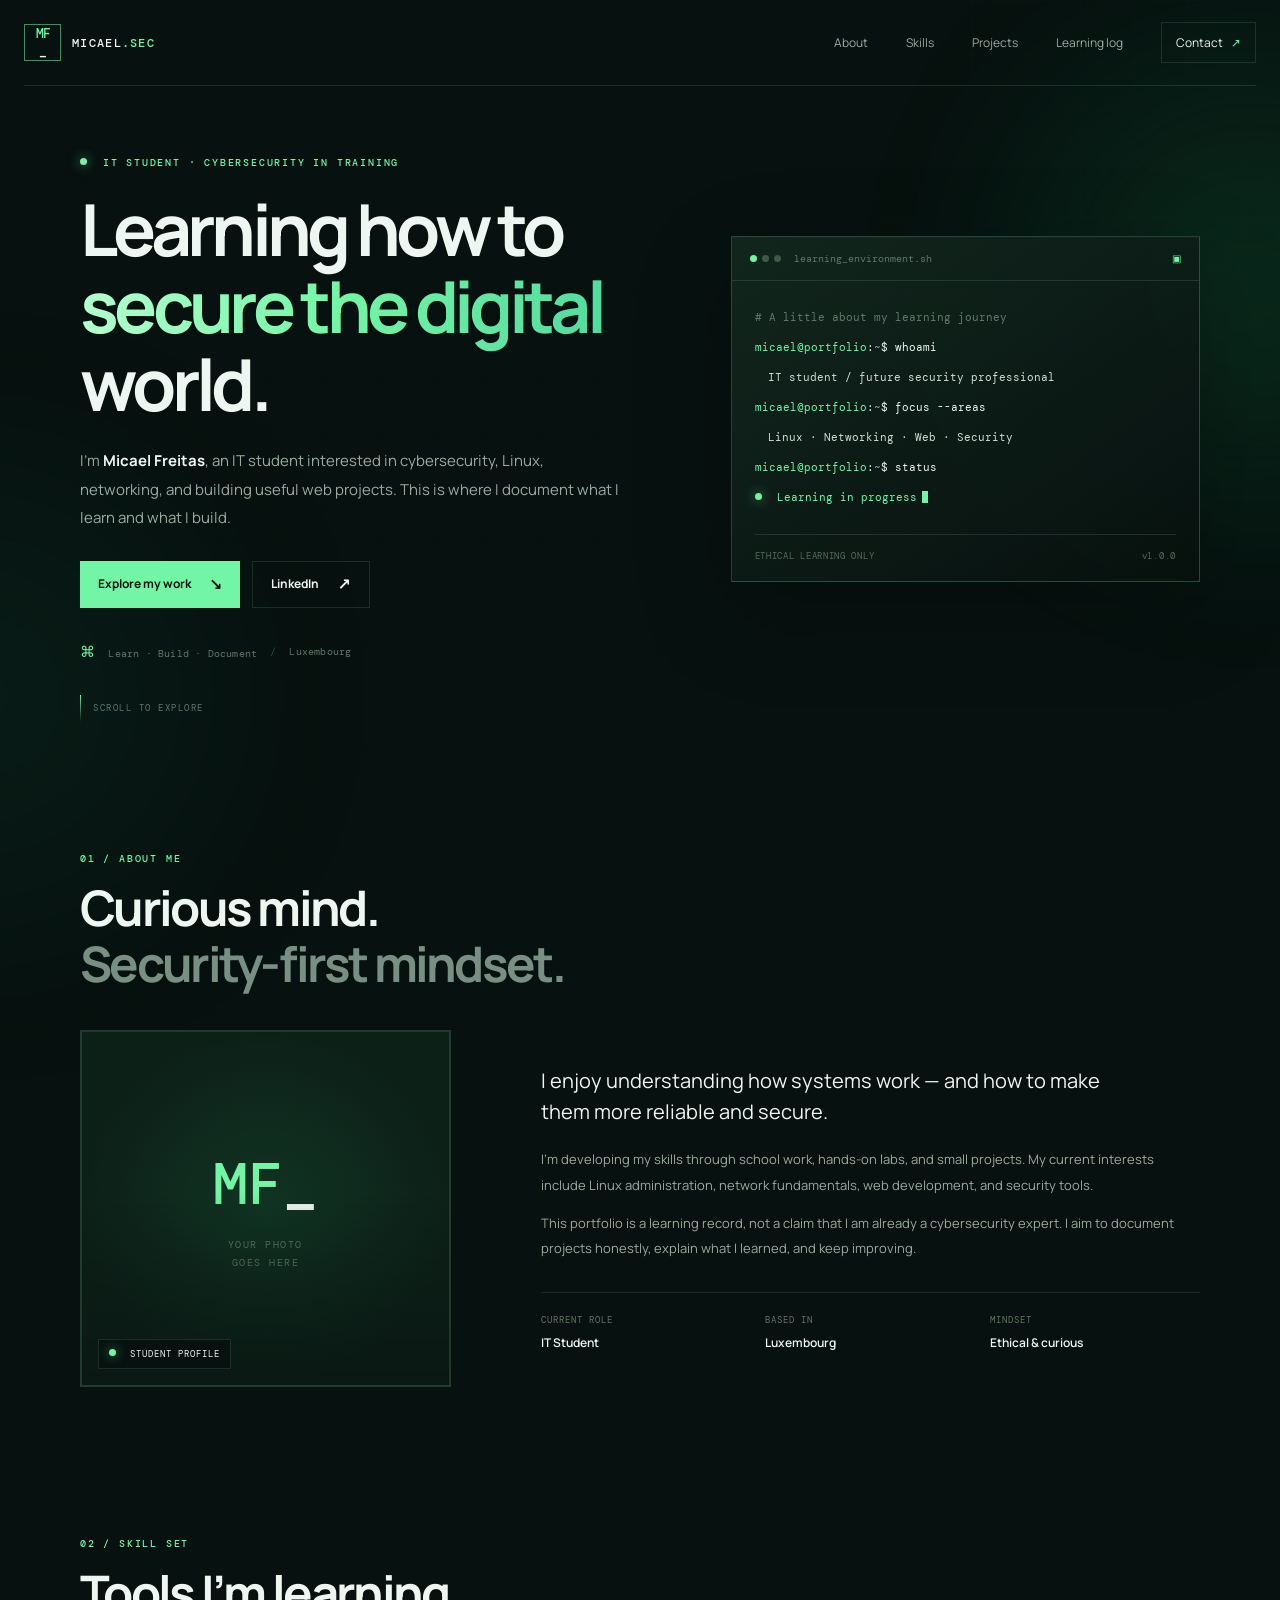
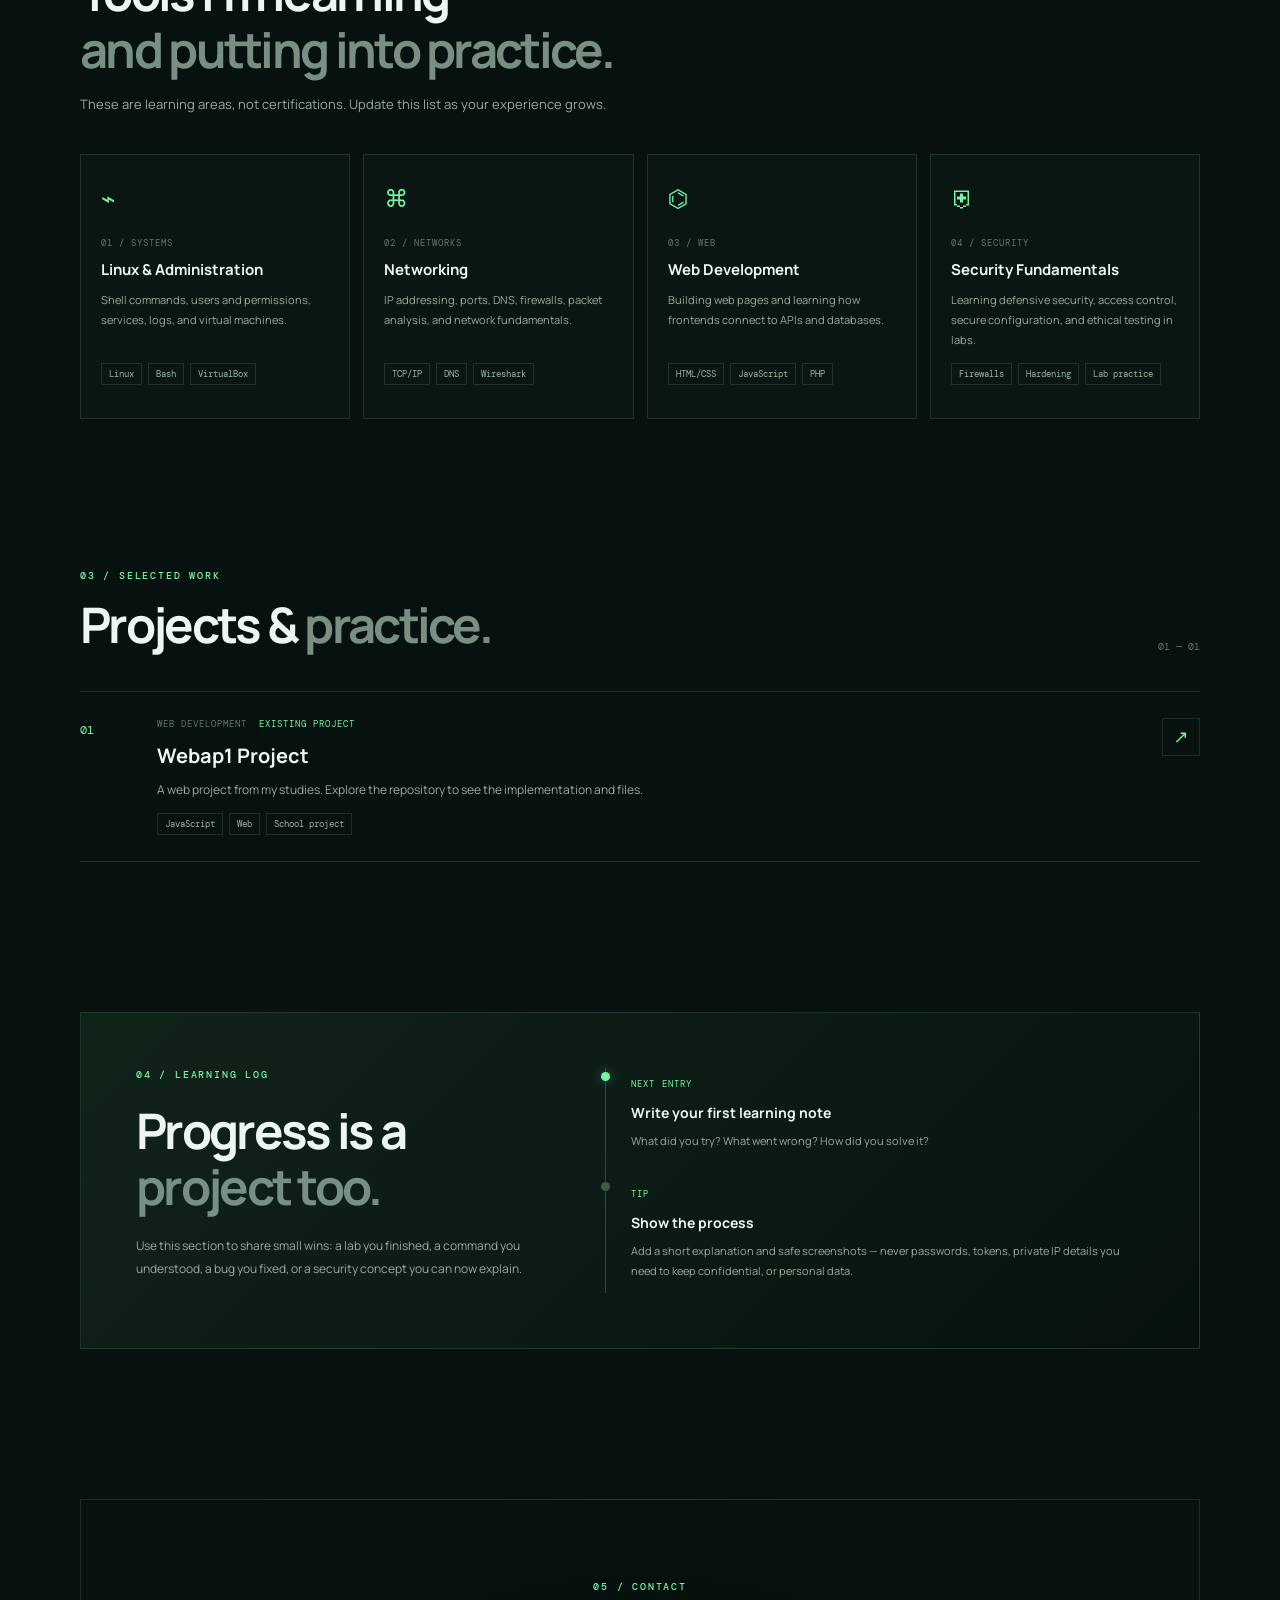
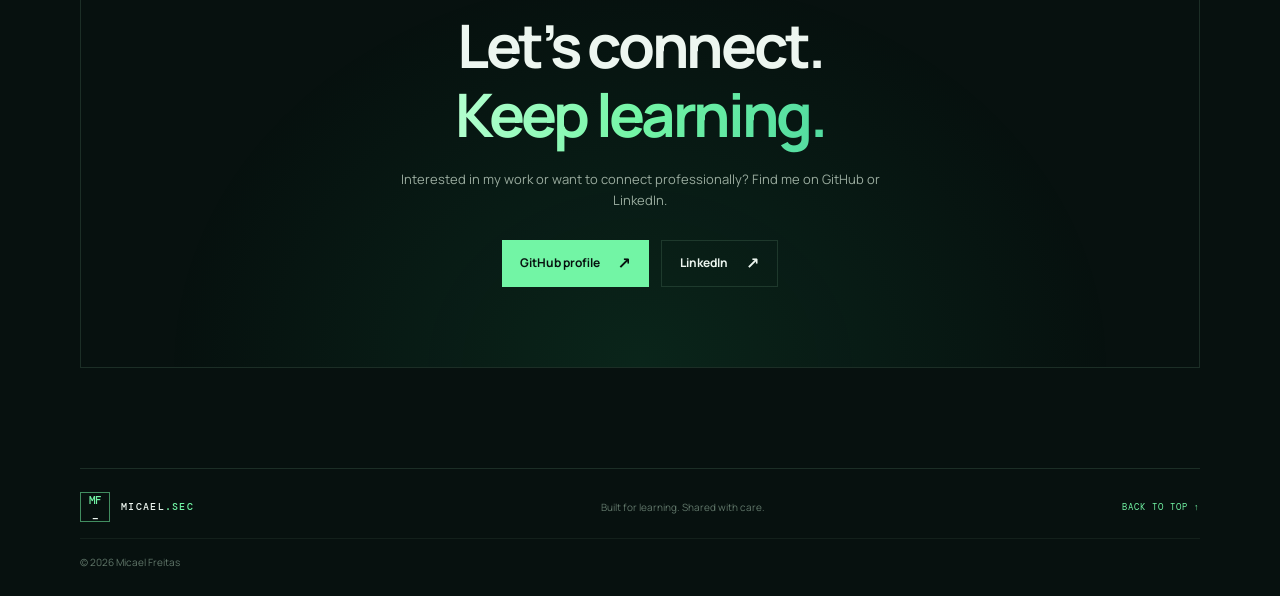
==== index.html @ 4960d611 "Add files via upload" ====
<!doctype html>
<html lang="en">
<head>
  <meta charset="utf-8">
  <meta name="viewport" content="width=device-width, initial-scale=1">
  <meta name="description" content="Micael Freitas — IT student building skills in cybersecurity, Linux, networking, and web development.">
  <meta name="theme-color" content="#07110f">
  <title>Micael Freitas | Cybersecurity Portfolio</title>
  <link rel="icon" href="assets/favicon.svg" type="image/svg+xml">
  <link rel="stylesheet" href="css/style.css">
  <script src="js/main.js" defer></script>
</head>
<body>
  <a class="skip-link" href="#main">Skip to content</a>

  <div class="background-grid" aria-hidden="true"></div>
  <div class="ambient ambient-one" aria-hidden="true"></div>
  <div class="ambient ambient-two" aria-hidden="true"></div>

  <header class="site-header">
    <a class="brand" href="#home" aria-label="Micael Freitas home">
      <span class="brand-mark">MF<span>_</span></span>
      <span class="brand-label">MICAEL<span>.SEC</span></span>
    </a>

    <button class="menu-toggle" type="button" aria-expanded="false" aria-controls="site-nav">
      <span class="sr-only">Toggle navigation</span>
      <span></span><span></span><span></span>
    </button>

    <nav class="site-nav" id="site-nav" aria-label="Main navigation">
      <a href="#about">About</a>
      <a href="#skills">Skills</a>
      <a href="#projects">Projects</a>
      <a href="#learning">Learning log</a>
      <a class="nav-contact" href="#contact">Contact <span aria-hidden="true">↗</span></a>
    </nav>
  </header>

  <main id="main">
    <section class="hero section-wrap" id="home">
      <div class="hero-copy reveal">
        <p class="eyebrow"><span class="status-dot"></span> IT STUDENT · CYBERSECURITY IN TRAINING</p>
        <h1>Learning how to<br><span class="text-gradient">secure the digital</span><br>world.</h1>
        <p class="hero-intro">I'm <strong>Micael Freitas</strong>, an IT student interested in cybersecurity, Linux, networking, and building useful web projects. This is where I document what I learn and what I build.</p>
        <div class="hero-actions">
          <a class="button button-primary" href="#projects">Explore my work <span aria-hidden="true">↘</span></a>
          <a class="button button-quiet" href="https://www.linkedin.com/in/micael-freitas-517a07256/" target="_blank" rel="noopener noreferrer">LinkedIn <span aria-hidden="true">↗</span></a>
        </div>
        <div class="hero-meta">
          <span><span class="meta-icon">⌘</span> Learn · Build · Document</span>
          <span class="meta-separator">/</span>
          <span>Luxembourg</span>
        </div>
      </div>

      <div class="hero-panel reveal" aria-label="Decorative security terminal">
        <div class="terminal-top">
          <div class="terminal-lights"><i></i><i></i><i></i></div>
          <span>learning_environment.sh</span>
          <span class="terminal-lock" aria-hidden="true">▣</span>
        </div>
        <div class="terminal-body">
          <p class="terminal-muted"># A little about my learning journey</p>
          <p><span class="terminal-prompt">micael@portfolio</span>:<span class="terminal-path">~</span>$ whoami</p>
          <p class="terminal-output">IT student / future security professional</p>
          <p><span class="terminal-prompt">micael@portfolio</span>:<span class="terminal-path">~</span>$ focus --areas</p>
          <p class="terminal-output">Linux · Networking · Web · Security</p>
          <p><span class="terminal-prompt">micael@portfolio</span>:<span class="terminal-path">~</span>$ status</p>
          <p class="terminal-success"><span class="status-dot"></span> Learning in progress<span class="cursor" aria-hidden="true"></span></p>
          <div class="terminal-divider"></div>
          <div class="terminal-bottom"><span>ETHICAL LEARNING ONLY</span><span>v1.0.0</span></div>
        </div>
      </div>
      <a class="scroll-cue" href="#about"><span></span> SCROLL TO EXPLORE</a>
    </section>

    <section class="section-wrap section-block" id="about">
      <div class="section-heading reveal">
        <p class="eyebrow">01 / ABOUT ME</p>
        <h2>Curious mind.<br><span class="text-muted">Security-first mindset.</span></h2>
      </div>
      <div class="about-layout">
        <div class="about-photo reveal">
          <!-- Put your own photo at assets/profile.jpg. If you do not want a photo, remove this block. -->
          <img src="assets/profile.jpg" alt="Portrait of Micael Freitas" onerror="this.style.display='none'; this.nextElementSibling.style.display='grid'">
          <div class="photo-fallback" aria-hidden="true"><span>MF<span>_</span></span><small>YOUR PHOTO<br>GOES HERE</small></div>
          <div class="photo-tag"><span class="status-dot"></span> STUDENT PROFILE</div>
        </div>
        <div class="about-copy reveal">
          <p class="lead">I enjoy understanding how systems work — and how to make them more reliable and secure.</p>
          <p>I'm developing my skills through school work, hands-on labs, and small projects. My current interests include Linux administration, network fundamentals, web development, and security tools.</p>
          <p>This portfolio is a learning record, not a claim that I am already a cybersecurity expert. I aim to document projects honestly, explain what I learned, and keep improving.</p>
          <div class="about-facts">
            <div><span class="fact-label">CURRENT ROLE</span><strong>IT Student</strong></div>
            <div><span class="fact-label">BASED IN</span><strong>Luxembourg</strong></div>
            <div><span class="fact-label">MINDSET</span><strong>Ethical & curious</strong></div>
          </div>
        </div>
      </div>
    </section>

    <section class="section-wrap section-block" id="skills">
      <div class="section-heading reveal">
        <p class="eyebrow">02 / SKILL SET</p>
        <h2>Tools I’m learning<br><span class="text-muted">and putting into practice.</span></h2>
        <p class="section-description">These are learning areas, not certifications. Update this list as your experience grows.</p>
      </div>
      <div class="skill-grid">
        <article class="skill-card reveal"><div class="skill-icon">⌁</div><p class="card-index">01 / SYSTEMS</p><h3>Linux & Administration</h3><p>Shell commands, users and permissions, services, logs, and virtual machines.</p><div class="tag-list"><span>Linux</span><span>Bash</span><span>VirtualBox</span></div></article>
        <article class="skill-card reveal"><div class="skill-icon">⌘</div><p class="card-index">02 / NETWORKS</p><h3>Networking</h3><p>IP addressing, ports, DNS, firewalls, packet analysis, and network fundamentals.</p><div class="tag-list"><span>TCP/IP</span><span>DNS</span><span>Wireshark</span></div></article>
        <article class="skill-card reveal"><div class="skill-icon">⌬</div><p class="card-index">03 / WEB</p><h3>Web Development</h3><p>Building web pages and learning how frontends connect to APIs and databases.</p><div class="tag-list"><span>HTML/CSS</span><span>JavaScript</span><span>PHP</span></div></article>
        <article class="skill-card reveal"><div class="skill-icon">⛨</div><p class="card-index">04 / SECURITY</p><h3>Security Fundamentals</h3><p>Learning defensive security, access control, secure configuration, and ethical testing in labs.</p><div class="tag-list"><span>Firewalls</span><span>Hardening</span><span>Lab practice</span></div></article>
      </div>
    </section>

    <section class="section-wrap section-block" id="projects">
      <div class="section-heading project-heading reveal">
        <div><p class="eyebrow">03 / SELECTED WORK</p><h2>Projects & <span class="text-muted">practice.</span></h2></div>
        <span class="small-counter">01 — 01</span>
      </div>
      <div class="project-list">
        <article class="project-card reveal">
          <div class="project-number">01</div>
          <div class="project-main"><div class="project-topline"><span class="project-type">WEB DEVELOPMENT</span><span class="project-status">EXISTING PROJECT</span></div><h3>Webap1 Project</h3><p>A web project from my studies. Explore the repository to see the implementation and files.</p><div class="tag-list"><span>JavaScript</span><span>Web</span><span>School project</span></div></div>
          <a class="project-link" href="https://github.com/FreMi185/Webap1_Projekt" target="_blank" rel="noopener noreferrer" aria-label="Open Webap1 Project on GitHub">↗</a>
        </article>
      </div>
    </section>

    <section class="section-wrap section-block" id="learning">
      <div class="learning-panel reveal">
        <div><p class="eyebrow">04 / LEARNING LOG</p><h2>Progress is a<br><span class="text-muted">project too.</span></h2><p>Use this section to share small wins: a lab you finished, a command you understood, a bug you fixed, or a security concept you can now explain.</p></div>
        <div class="log-list">
          <div class="log-entry"><span class="log-dot"></span><div><span class="log-date">NEXT ENTRY</span><h3>Write your first learning note</h3><p>What did you try? What went wrong? How did you solve it?</p></div></div>
          <div class="log-entry"><span class="log-dot log-dot-dim"></span><div><span class="log-date">TIP</span><h3>Show the process</h3><p>Add a short explanation and safe screenshots — never passwords, tokens, private IP details you need to keep confidential, or personal data.</p></div></div>
        </div>
      </div>
    </section>

    <section class="section-wrap section-block contact-section" id="contact">
      <div class="contact-box reveal">
        <p class="eyebrow">05 / CONTACT</p>
        <h2>Let’s connect.<br><span class="text-gradient">Keep learning.</span></h2>
        <p>Interested in my work or want to connect professionally? Find me on GitHub or LinkedIn.</p>
        <div class="hero-actions">
          <a class="button button-primary" href="https://github.com/FreMi185" target="_blank" rel="noopener noreferrer">GitHub profile <span aria-hidden="true">↗</span></a>
          <a class="button button-quiet" href="https://www.linkedin.com/in/micael-freitas-517a07256/" target="_blank" rel="noopener noreferrer">LinkedIn <span aria-hidden="true">↗</span></a>
        </div>
      </div>
    </section>
  </main>

  <footer class="site-footer section-wrap">
    <a class="brand brand-small" href="#home"><span class="brand-mark">MF<span>_</span></span><span class="brand-label">MICAEL<span>.SEC</span></span></a>
    <p>Built for learning. Shared with care.</p>
    <a href="#home" class="back-top">BACK TO TOP ↑</a>
    <p class="copyright">© <span id="year">2026</span> Micael Freitas</p>
  </footer>
</body>
</html>
---- css/style.css ----
@import url('https://fonts.googleapis.com/css2?family=DM+Mono:wght@400;500&family=Manrope:wght@400;500;600;700;800&display=swap');

:root {
  color-scheme: dark;
  --bg: #07110f;
  --panel: rgba(13, 27, 23, .84);
  --panel-solid: #0c1a16;
  --text: #edf6f0;
  --muted: #9aac9f;
  --soft: #61776a;
  --green: #72f5a5;
  --green-2: #24c979;
  --line: rgba(139, 190, 157, .17);
  --mono: "DM Mono", ui-monospace, SFMono-Regular, Consolas, monospace;
  --sans: "Manrope", system-ui, -apple-system, BlinkMacSystemFont, "Segoe UI", sans-serif;
  --wrap: 1120px;
}
* { box-sizing: border-box; }
html { scroll-behavior: smooth; scroll-padding-top: 90px; }
body { margin: 0; background: var(--bg); color: var(--text); font-family: var(--sans); line-height: 1.65; overflow-x: hidden; }
body.menu-open { overflow: hidden; }
a { color: inherit; text-decoration: none; }
button, a { -webkit-tap-highlight-color: transparent; }
a:focus-visible, button:focus-visible { outline: 2px solid var(--green); outline-offset: 5px; }
::selection { background: var(--green); color: #07110f; }
.background-grid { position: fixed; inset: 0; pointer-events: none; z-index: -3; opacity: .24; background-image: linear-gradient(rgba(110, 178, 137, .08) 1px, transparent 1px), linear-gradient(90deg, rgba(110, 178, 137, .08) 1px, transparent 1px); background-size: 54px 54px; mask-image: linear-gradient(to bottom, black, transparent 80%); }
.ambient { position: fixed; width: 420px; height: 420px; border-radius: 50%; filter: blur(110px); opacity: .12; pointer-events: none; z-index: -2; }
.ambient-one { background: #1cd879; top: 8%; right: -180px; }
.ambient-two { background: #176f54; top: 54%; left: -230px; }
.section-wrap { width: min(var(--wrap), calc(100% - 48px)); margin-inline: auto; }
.site-header { width: min(1280px, calc(100% - 48px)); margin: 0 auto; min-height: 86px; display: flex; align-items: center; justify-content: space-between; gap: 24px; border-bottom: 1px solid var(--line); position: relative; z-index: 20; }
.brand { display: inline-flex; align-items: center; gap: 11px; }
.brand-mark { width: 37px; height: 37px; display: grid; place-items: center; border: 1px solid rgba(114,245,165,.55); color: var(--green); font: 500 13px var(--mono); letter-spacing: -1px; }
.brand-mark span { color: var(--text); }
.brand-label { font: 500 12px var(--mono); letter-spacing: 1.3px; }
.brand-label span { color: var(--green); }
.site-nav { display: flex; align-items: center; gap: clamp(18px, 3vw, 38px); }
.site-nav a { color: var(--muted); font-size: 12px; transition: color .22s ease; }
.site-nav a:hover { color: var(--green); }
.site-nav .nav-contact { border: 1px solid var(--line); color: var(--text); padding: 10px 14px; }
.nav-contact span { color: var(--green); margin-left: 6px; }
.menu-toggle { display: none; }
.hero { min-height: 660px; display: grid; grid-template-columns: 1.1fr .9fr; align-items: center; gap: clamp(36px, 6vw, 80px); padding-top: 70px; padding-bottom: 90px; position: relative; }
.eyebrow { font: 500 10px var(--mono); color: var(--green); letter-spacing: 1.8px; margin: 0 0 22px; }
.status-dot { display: inline-block; width: 7px; height: 7px; border-radius: 50%; background: var(--green); box-shadow: 0 0 12px rgba(114,245,165,.65); margin-right: 8px; vertical-align: 1px; }
h1, h2, h3, p { margin-top: 0; }
h1 { font-size: clamp(44px, 5.6vw, 76px); letter-spacing: -.065em; line-height: 1.08; margin-bottom: 24px; font-weight: 700; }
.text-gradient { background: linear-gradient(100deg, #b5ffd0, var(--green), #52dba0); -webkit-background-clip: text; background-clip: text; color: transparent; }
.text-muted { color: #789083; }
.hero-intro { color: var(--muted); max-width: 540px; font-size: 15px; line-height: 1.9; }
.hero-intro strong { color: var(--text); font-weight: 700; }
.hero-actions { display: flex; flex-wrap: wrap; gap: 12px; margin-top: 28px; }
.button { min-height: 47px; display: inline-flex; align-items: center; justify-content: center; gap: 18px; padding: 0 18px; font-size: 12px; font-weight: 700; transition: transform .22s ease, border-color .22s ease, background .22s ease; }
.button:hover { transform: translateY(-3px); }
.button-primary { background: var(--green); color: #07110f; }
.button-primary:hover { background: #a1ffc1; }
.button-quiet { border: 1px solid var(--line); color: var(--text); }
.button-quiet:hover { border-color: rgba(114,245,165,.55); }
.button span { font-size: 16px; }
.hero-meta { display: flex; flex-wrap: wrap; align-items: center; gap: 13px; margin-top: 34px; color: var(--soft); font: 10px var(--mono); letter-spacing: .2px; }
.meta-icon { color: var(--green); font-size: 15px; margin-right: 7px; }
.meta-separator { color: #31453a; }
.hero-panel { background: linear-gradient(145deg, rgba(19,39,31,.94), rgba(7,17,15,.95)); border: 1px solid rgba(114,245,165,.22); box-shadow: 0 30px 90px rgba(0,0,0,.22), inset 0 1px rgba(255,255,255,.025); transform: perspective(1000px) rotateY(-3deg); transition: transform .5s ease, border-color .3s ease; }
.hero-panel:hover { transform: perspective(1000px) rotateY(0deg) translateY(-4px); border-color: rgba(114,245,165,.48); }
.terminal-top { display: flex; align-items: center; gap: 13px; padding: 15px 18px; border-bottom: 1px solid var(--line); color: var(--soft); font: 10px var(--mono); }
.terminal-lights { display: flex; gap: 5px; }
.terminal-lights i { display: block; width: 7px; height: 7px; border-radius: 50%; background: #3b5b48; }
.terminal-lights i:first-child { background: #72f5a5; }
.terminal-lock { margin-left: auto; color: var(--green); }
.terminal-body { padding: 26px 23px 19px; font: 11px/1.9 var(--mono); overflow-wrap: anywhere; }
.terminal-body p { margin-bottom: 9px; }
.terminal-muted { color: #607a69; }
.terminal-prompt { color: var(--green); }
.terminal-path { color: #8aa995; }
.terminal-output { color: #d0ded4; padding-left: 13px; }
.terminal-success { color: var(--green); }
.cursor { display: inline-block; width: 6px; height: 12px; background: var(--green); vertical-align: -2px; margin-left: 5px; animation: blink 1s steps(2, start) infinite; }
.terminal-divider { height: 1px; background: var(--line); margin: 26px 0 15px; }
.terminal-bottom { display: flex; justify-content: space-between; color: #536c5c; font: 9px var(--mono); letter-spacing: .7px; }
.scroll-cue { position: absolute; bottom: 30px; left: 0; display: flex; align-items: center; gap: 12px; font: 9px var(--mono); letter-spacing: 1.5px; color: var(--soft); }
.scroll-cue span { display: block; height: 27px; width: 1px; background: linear-gradient(var(--green), transparent); }
.section-block { padding-top: 100px; padding-bottom: 50px; }
.section-heading { margin-bottom: 38px; }
.section-heading .eyebrow { margin-bottom: 15px; }
h2 { font-size: clamp(32px, 4vw, 49px); line-height: 1.15; letter-spacing: -.055em; margin-bottom: 0; }
.about-layout { display: grid; grid-template-columns: .72fr 1.28fr; gap: clamp(35px, 7vw, 90px); align-items: center; }
.about-photo { position: relative; min-height: 355px; background: #0d2018; border: 1px solid var(--line); overflow: hidden; }
.about-photo::after { content: ""; position: absolute; inset: 0; pointer-events: none; border: 1px solid rgba(114,245,165,.15); background: linear-gradient(0deg, rgba(7,17,15,.55), transparent 55%); }
.about-photo img { display: block; width: 100%; height: 355px; object-fit: cover; object-position: center 35%; filter: saturate(.75); }
.photo-fallback { display: none; min-height: 355px; place-content: center; justify-items: center; gap: 14px; color: var(--green); background: radial-gradient(ellipse, rgba(36,201,121,.12), transparent 70%); }
.photo-fallback span { font: 500 58px var(--mono); }
.photo-fallback span span { color: var(--text); }
.photo-fallback small { color: var(--soft); font: 10px/1.8 var(--mono); text-align: center; letter-spacing: 1.5px; }
.photo-tag { position: absolute; bottom: 17px; left: 17px; z-index: 2; padding: 8px 10px; background: rgba(7,17,15,.82); border: 1px solid var(--line); color: var(--text); font: 9px var(--mono); letter-spacing: 1px; }
.about-copy .lead { color: var(--text); font-size: 20px; line-height: 1.55; max-width: 600px; }
.about-copy > p:not(.lead) { color: var(--muted); font-size: 13px; line-height: 1.95; }
.about-facts { display: grid; grid-template-columns: repeat(3, 1fr); gap: 15px; border-top: 1px solid var(--line); margin-top: 30px; padding-top: 21px; }
.about-facts div { display: grid; gap: 7px; }
.fact-label { color: var(--soft); font: 9px var(--mono); letter-spacing: 1px; }
.about-facts strong { font-size: 12px; font-weight: 600; }
.section-description { color: var(--muted); font-size: 13px; max-width: 580px; margin: 16px 0 0; }
.skill-grid { display: grid; grid-template-columns: repeat(4, 1fr); gap: 13px; }
.skill-card { padding: 23px 20px 21px; min-height: 265px; background: rgba(13,27,23,.65); border: 1px solid var(--line); transition: transform .25s ease, border-color .25s ease, background .25s ease; }
.skill-card:hover { transform: translateY(-5px); border-color: rgba(114,245,165,.45); background: rgba(16,37,27,.85); }
.skill-icon { color: var(--green); font-size: 24px; margin-bottom: 20px; }
.card-index { color: var(--soft); font: 9px var(--mono); letter-spacing: 1px; margin-bottom: 10px; }
.skill-card h3 { font-size: 15px; line-height: 1.4; margin-bottom: 10px; }
.skill-card > p:not(.card-index) { color: var(--muted); font-size: 11px; line-height: 1.8; min-height: 62px; }
.tag-list { display: flex; flex-wrap: wrap; gap: 6px; }
.tag-list span { border: 1px solid var(--line); padding: 4px 7px; color: #9bb5a2; font: 9px var(--mono); }
.project-heading { display: flex; justify-content: space-between; align-items: end; }
.small-counter { color: var(--soft); font: 10px var(--mono); }
.project-list { border-top: 1px solid var(--line); }
.project-card { display: grid; grid-template-columns: 55px 1fr 45px; gap: 22px; padding: 26px 0; border-bottom: 1px solid var(--line); align-items: start; transition: padding .25s ease; }
.project-card:hover { padding-left: 9px; }
.project-number { color: var(--green); font: 12px var(--mono); padding-top: 4px; }
.project-topline { display: flex; align-items: center; gap: 12px; flex-wrap: wrap; margin-bottom: 9px; }
.project-type, .project-status { color: var(--soft); font: 9px var(--mono); letter-spacing: 1px; }
.project-status { color: var(--green); }
.project-planned { color: #c0a66b; }
.project-main h3 { font-size: 20px; margin-bottom: 8px; }
.project-main > p { color: var(--muted); font-size: 12px; max-width: 700px; margin-bottom: 13px; }
.project-link { justify-self: end; width: 38px; height: 38px; display: grid; place-items: center; border: 1px solid var(--line); color: var(--green); font-size: 18px; transition: background .2s ease, color .2s ease; }
a.project-link:hover { background: var(--green); color: var(--bg); }
.project-link-static { color: var(--soft); }
.section-footnote { color: var(--soft); font-size: 11px; margin-top: 18px; }
.learning-panel { display: grid; grid-template-columns: .85fr 1.15fr; gap: 70px; padding: clamp(28px, 5vw, 55px); background: linear-gradient(135deg, rgba(18,40,29,.82), rgba(8,19,16,.9)); border: 1px solid var(--line); }
.learning-panel h2 { margin-bottom: 20px; }
.learning-panel > div:first-child > p:last-child { color: var(--muted); font-size: 12px; line-height: 1.9; max-width: 390px; margin-top: 20px; }
.log-list { border-left: 1px solid rgba(114,245,165,.25); padding-left: 25px; }
.log-entry { position: relative; padding-bottom: 27px; }
.log-entry:last-child { padding-bottom: 0; }
.log-dot { position: absolute; left: -30px; top: 4px; width: 9px; height: 9px; border-radius: 50%; background: var(--green); box-shadow: 0 0 12px rgba(114,245,165,.4); }
.log-dot-dim { background: #3b5b48; box-shadow: none; }
.log-date { color: var(--green); font: 9px var(--mono); letter-spacing: 1.2px; }
.log-entry h3 { font-size: 14px; margin: 7px 0; }
.log-entry p { color: var(--muted); font-size: 11px; line-height: 1.8; margin-bottom: 0; }
.contact-section { padding-bottom: 100px; }
.contact-box { text-align: center; padding: clamp(45px, 7vw, 80px) 20px; border: 1px solid var(--line); background: radial-gradient(ellipse at 50% 100%, rgba(36,201,121,.11), transparent 60%); }
.contact-box .eyebrow { margin-bottom: 18px; }
.contact-box h2 { font-size: clamp(38px, 5vw, 60px); }
.contact-box > p:not(.eyebrow) { color: var(--muted); font-size: 13px; max-width: 480px; margin: 20px auto 0; }
.contact-box .hero-actions { justify-content: center; }
.site-footer { border-top: 1px solid var(--line); padding-top: 23px; padding-bottom: 26px; display: grid; grid-template-columns: 1fr 1fr auto; gap: 16px; align-items: center; }
.brand-small .brand-mark { width: 30px; height: 30px; font-size: 11px; }
.brand-small .brand-label { font-size: 10px; }
.site-footer > p { color: var(--soft); font-size: 10px; margin: 0; }
.back-top { justify-self: end; color: var(--green); font: 9px var(--mono); letter-spacing: 1px; }
.copyright { grid-column: 1 / -1; padding-top: 15px; border-top: 1px solid rgba(139,190,157,.09); }
.skip-link { position: absolute; left: 12px; top: -50px; z-index: 100; background: var(--green); color: var(--bg); padding: 10px; }
.skip-link:focus { top: 12px; }
.sr-only { position: absolute; width: 1px; height: 1px; padding: 0; margin: -1px; overflow: hidden; clip: rect(0,0,0,0); white-space: nowrap; border: 0; }
.reveal { opacity: 0; transform: translateY(18px); transition: opacity .7s ease, transform .7s cubic-bezier(.2,.7,.2,1); }
.reveal.is-visible { opacity: 1; transform: translateY(0); }
@keyframes blink { to { visibility: hidden; } }

@media (prefers-reduced-motion: reduce) {
  *, *::before, *::after { scroll-behavior: auto !important; animation-duration: .01ms !important; animation-iteration-count: 1 !important; transition-duration: .01ms !important; }
  .reveal { opacity: 1; transform: none; }
}
@media (max-width: 900px) {
  .hero { min-height: auto; grid-template-columns: 1fr; padding-top: 75px; padding-bottom: 90px; gap: 45px; }
  .hero-copy { max-width: 680px; }
  .hero-panel { max-width: 650px; width: 100%; transform: none; }
  .hero-panel:hover { transform: translateY(-3px); }
  .scroll-cue { bottom: 25px; }
  .skill-grid { grid-template-columns: repeat(2, 1fr); }
  .about-layout { gap: 35px; }
  .learning-panel { gap: 35px; }
}
@media (max-width: 640px) {
  .section-wrap, .site-header { width: min(100% - 32px, var(--wrap)); }
  .site-header { min-height: 72px; }
  .menu-toggle { display: flex; flex-direction: column; gap: 5px; border: 1px solid var(--line); background: transparent; padding: 11px; cursor: pointer; }
  .menu-toggle span:not(.sr-only) { display: block; width: 18px; height: 1px; background: var(--green); transition: transform .2s ease; }
  .menu-toggle[aria-expanded="true"] span:nth-of-type(2) { transform: translateY(3px) rotate(45deg); }
  .menu-toggle[aria-expanded="true"] span:nth-of-type(3) { opacity: 0; }
  .menu-toggle[aria-expanded="true"] span:nth-of-type(4) { transform: translateY(-9px) rotate(-45deg); }
  .site-nav { position: absolute; top: calc(100% + 1px); left: -16px; right: -16px; display: flex; flex-direction: column; align-items: stretch; gap: 0; padding: 10px 16px 18px; background: rgba(7,17,15,.98); border-bottom: 1px solid var(--line); opacity: 0; visibility: hidden; transform: translateY(-8px); transition: opacity .2s ease, transform .2s ease, visibility .2s; }
  .site-nav.is-open { opacity: 1; visibility: visible; transform: translateY(0); }
  .site-nav a { padding: 13px 6px; border-bottom: 1px solid rgba(139,190,157,.08); }
  .site-nav .nav-contact { margin-top: 10px; text-align: center; border: 1px solid var(--line); }
  .hero { padding-top: 60px; gap: 38px; }
  h1 { font-size: clamp(42px, 12vw, 62px); }
  .hero-intro { font-size: 13px; }
  .hero-meta { font-size: 9px; }
  .terminal-body { padding: 21px 15px 16px; font-size: 10px; }
  .section-block { padding-top: 74px; padding-bottom: 35px; }
  .about-layout, .learning-panel { grid-template-columns: 1fr; }
  .about-photo, .about-photo img, .photo-fallback { min-height: 300px; height: 300px; }
  .about-photo { max-width: 420px; }
  .about-facts { gap: 8px; }
  .about-facts strong { font-size: 10px; }
  .skill-grid { gap: 9px; }
  .skill-card { padding: 17px 13px; min-height: 260px; }
  .skill-card h3 { font-size: 13px; }
  .skill-card > p:not(.card-index) { font-size: 10px; }
  .tag-list span { font-size: 8px; }
  .project-card { grid-template-columns: 28px 1fr 34px; gap: 12px; }
  .project-main h3 { font-size: 17px; }
  .project-main > p { font-size: 11px; }
  .project-link { width: 32px; height: 32px; }
  .learning-panel { padding: 27px 22px; gap: 32px; }
  .contact-section { padding-bottom: 70px; }
  .site-footer { grid-template-columns: 1fr auto; }
  .site-footer > p:first-of-type { grid-column: 1 / -1; grid-row: 2; }
  .back-top { grid-column: 2; grid-row: 1; }
}
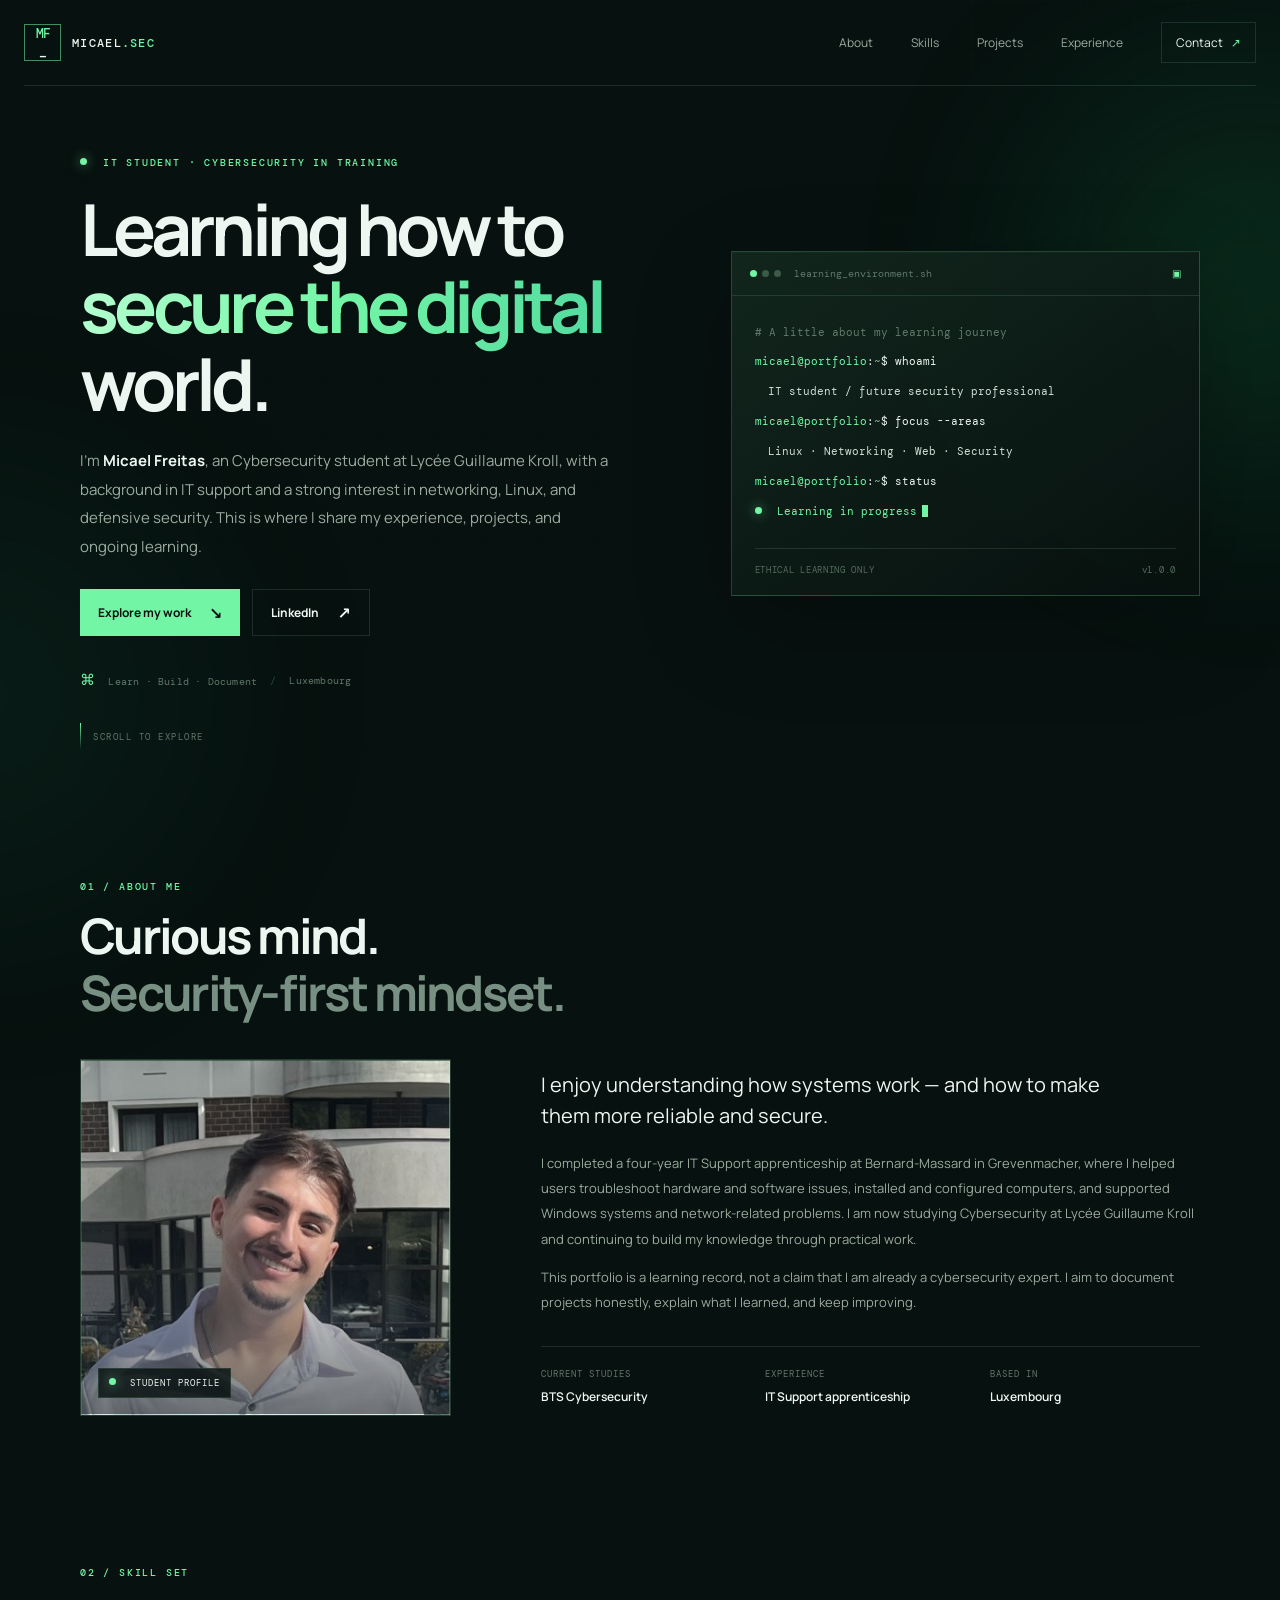
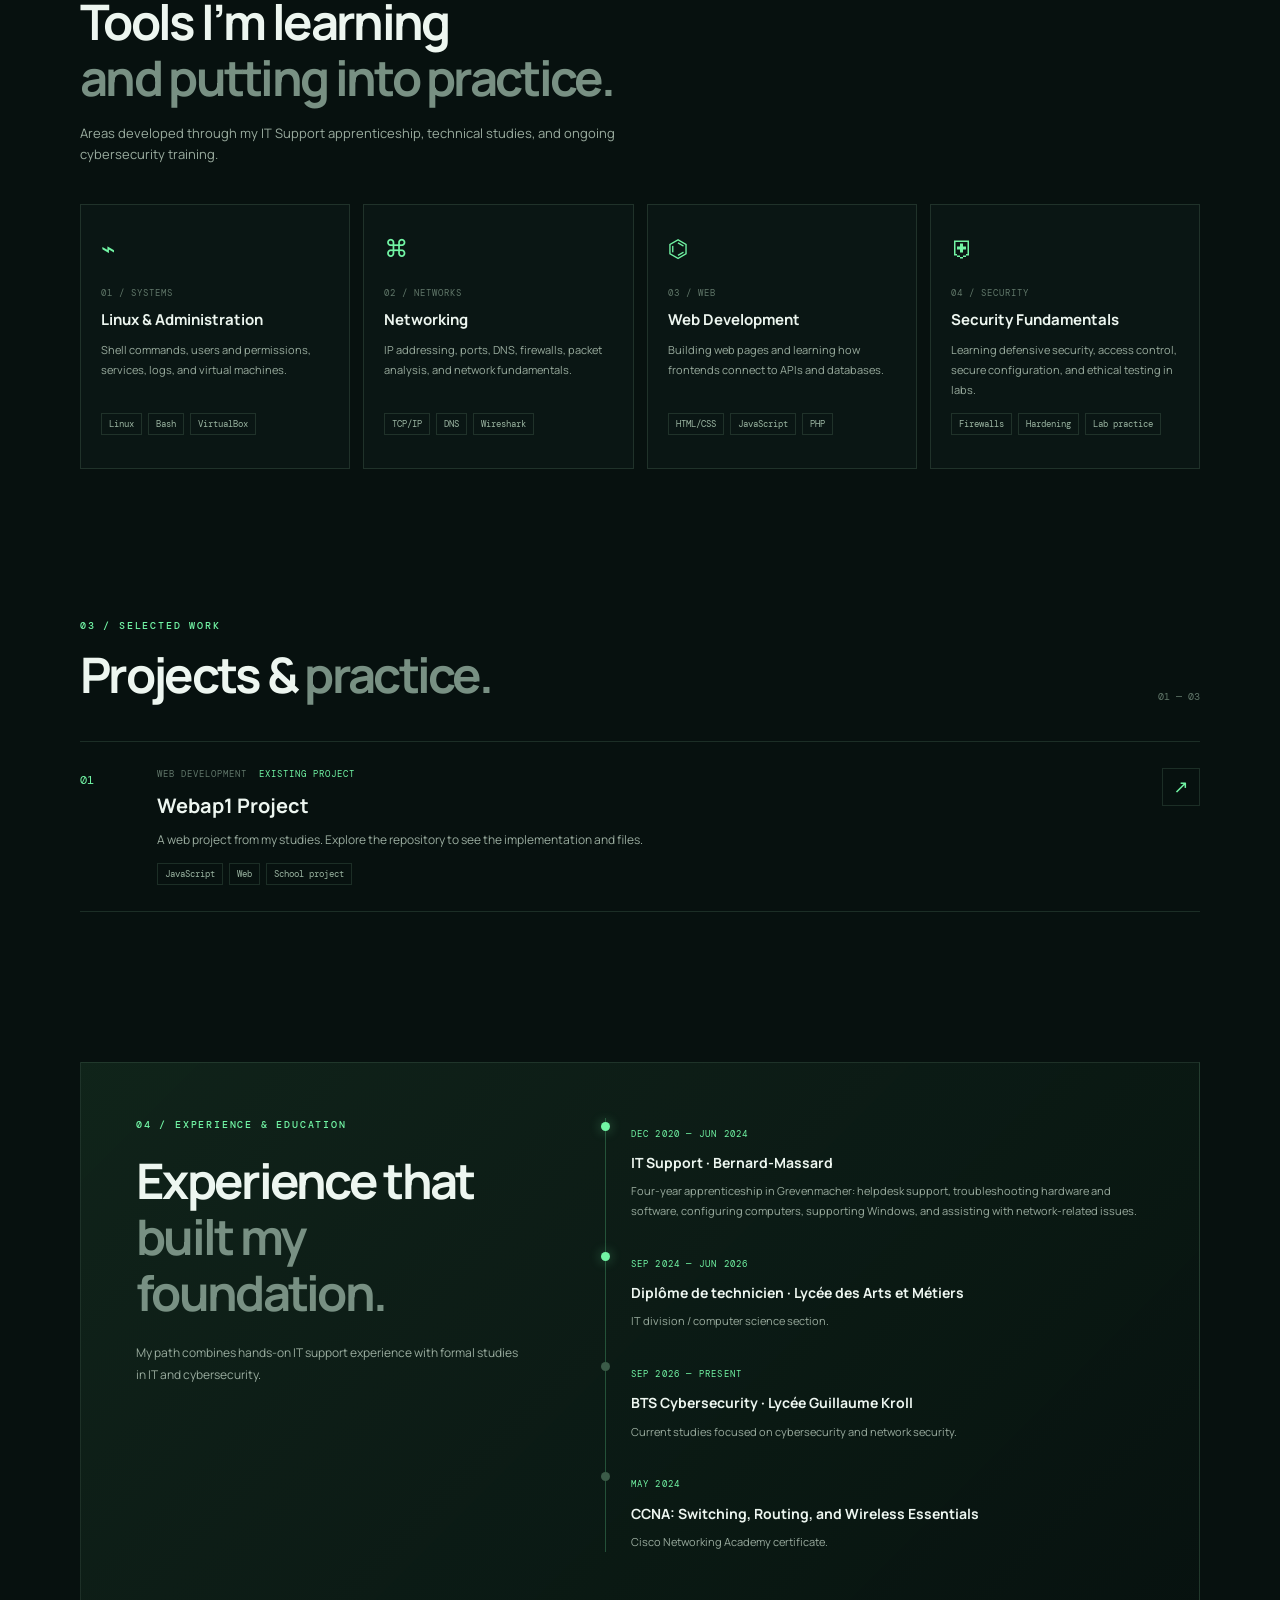
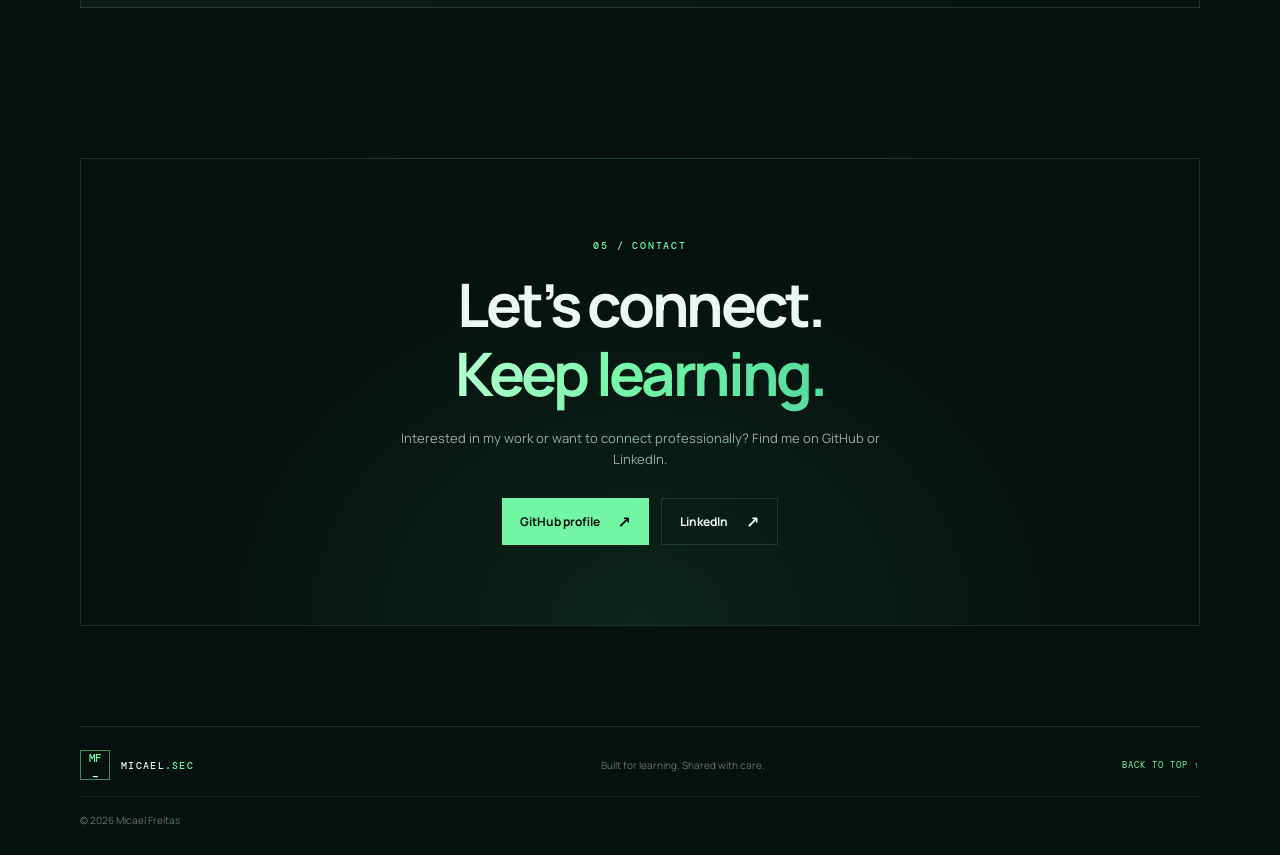
==== commit 7e5e9722: "Add files via upload" ====
--- a/index.html
+++ b/index.html
@@ -32,7 +32,7 @@
       <a href="#about">About</a>
       <a href="#skills">Skills</a>
       <a href="#projects">Projects</a>
-      <a href="#learning">Learning log</a>
+      <a href="#learning">Experience</a>
       <a class="nav-contact" href="#contact">Contact <span aria-hidden="true">↗</span></a>
     </nav>
   </header>
@@ -42,7 +42,7 @@
       <div class="hero-copy reveal">
         <p class="eyebrow"><span class="status-dot"></span> IT STUDENT · CYBERSECURITY IN TRAINING</p>
         <h1>Learning how to<br><span class="text-gradient">secure the digital</span><br>world.</h1>
-        <p class="hero-intro">I'm <strong>Micael Freitas</strong>, an IT student interested in cybersecurity, Linux, networking, and building useful web projects. This is where I document what I learn and what I build.</p>
+        <p class="hero-intro">I'm <strong>Micael Freitas</strong>, an Cybersecurity student at Lycée Guillaume Kroll, with a background in IT support and a strong interest in networking, Linux, and defensive security. This is where I share my experience, projects, and ongoing learning.</p>
         <div class="hero-actions">
           <a class="button button-primary" href="#projects">Explore my work <span aria-hidden="true">↘</span></a>
           <a class="button button-quiet" href="https://www.linkedin.com/in/micael-freitas-517a07256/" target="_blank" rel="noopener noreferrer">LinkedIn <span aria-hidden="true">↗</span></a>
@@ -89,12 +89,12 @@
         </div>
         <div class="about-copy reveal">
           <p class="lead">I enjoy understanding how systems work — and how to make them more reliable and secure.</p>
-          <p>I'm developing my skills through school work, hands-on labs, and small projects. My current interests include Linux administration, network fundamentals, web development, and security tools.</p>
+          <p>I completed a four-year IT Support apprenticeship at Bernard-Massard in Grevenmacher, where I helped users troubleshoot hardware and software issues, installed and configured computers, and supported Windows systems and network-related problems. I am now studying Cybersecurity at Lycée Guillaume Kroll and continuing to build my knowledge through practical work.</p>
           <p>This portfolio is a learning record, not a claim that I am already a cybersecurity expert. I aim to document projects honestly, explain what I learned, and keep improving.</p>
           <div class="about-facts">
-            <div><span class="fact-label">CURRENT ROLE</span><strong>IT Student</strong></div>
+            <div><span class="fact-label">CURRENT STUDIES</span><strong>BTS Cybersecurity</strong></div>
+            <div><span class="fact-label">EXPERIENCE</span><strong>IT Support apprenticeship</strong></div>
             <div><span class="fact-label">BASED IN</span><strong>Luxembourg</strong></div>
-            <div><span class="fact-label">MINDSET</span><strong>Ethical & curious</strong></div>
           </div>
         </div>
       </div>
@@ -104,7 +104,7 @@
       <div class="section-heading reveal">
         <p class="eyebrow">02 / SKILL SET</p>
         <h2>Tools I’m learning<br><span class="text-muted">and putting into practice.</span></h2>
-        <p class="section-description">These are learning areas, not certifications. Update this list as your experience grows.</p>
+        <p class="section-description">Areas developed through my IT Support apprenticeship, technical studies, and ongoing cybersecurity training.</p>
       </div>
       <div class="skill-grid">
         <article class="skill-card reveal"><div class="skill-icon">⌁</div><p class="card-index">01 / SYSTEMS</p><h3>Linux & Administration</h3><p>Shell commands, users and permissions, services, logs, and virtual machines.</p><div class="tag-list"><span>Linux</span><span>Bash</span><span>VirtualBox</span></div></article>
@@ -117,7 +117,7 @@
     <section class="section-wrap section-block" id="projects">
       <div class="section-heading project-heading reveal">
         <div><p class="eyebrow">03 / SELECTED WORK</p><h2>Projects & <span class="text-muted">practice.</span></h2></div>
-        <span class="small-counter">01 — 01</span>
+        <span class="small-counter">01 — 03</span>
       </div>
       <div class="project-list">
         <article class="project-card reveal">
@@ -130,10 +130,12 @@
 
     <section class="section-wrap section-block" id="learning">
       <div class="learning-panel reveal">
-        <div><p class="eyebrow">04 / LEARNING LOG</p><h2>Progress is a<br><span class="text-muted">project too.</span></h2><p>Use this section to share small wins: a lab you finished, a command you understood, a bug you fixed, or a security concept you can now explain.</p></div>
+        <div><p class="eyebrow">04 / EXPERIENCE & EDUCATION</p><h2>Experience that<br><span class="text-muted">built my foundation.</span></h2><p>My path combines hands-on IT support experience with formal studies in IT and cybersecurity.</p></div>
         <div class="log-list">
-          <div class="log-entry"><span class="log-dot"></span><div><span class="log-date">NEXT ENTRY</span><h3>Write your first learning note</h3><p>What did you try? What went wrong? How did you solve it?</p></div></div>
-          <div class="log-entry"><span class="log-dot log-dot-dim"></span><div><span class="log-date">TIP</span><h3>Show the process</h3><p>Add a short explanation and safe screenshots — never passwords, tokens, private IP details you need to keep confidential, or personal data.</p></div></div>
+          <div class="log-entry"><span class="log-dot"></span><div><span class="log-date">DEC 2020 — JUN 2024</span><h3>IT Support · Bernard-Massard</h3><p>Four-year apprenticeship in Grevenmacher: helpdesk support, troubleshooting hardware and software, configuring computers, supporting Windows, and assisting with network-related issues.</p></div></div>
+          <div class="log-entry"><span class="log-dot"></span><div><span class="log-date">SEP 2024 — JUN 2026</span><h3>Diplôme de technicien · Lycée des Arts et Métiers</h3><p>IT division / computer science section.</p></div></div>
+          <div class="log-entry"><span class="log-dot log-dot-dim"></span><div><span class="log-date">SEP 2026 — PRESENT</span><h3>BTS Cybersecurity · Lycée Guillaume Kroll</h3><p>Current studies focused on cybersecurity and network security.</p></div></div>
+          <div class="log-entry"><span class="log-dot log-dot-dim"></span><div><span class="log-date">MAY 2024</span><h3>CCNA: Switching, Routing, and Wireless Essentials</h3><p>Cisco Networking Academy certificate.</p></div></div>
         </div>
       </div>
     </section>
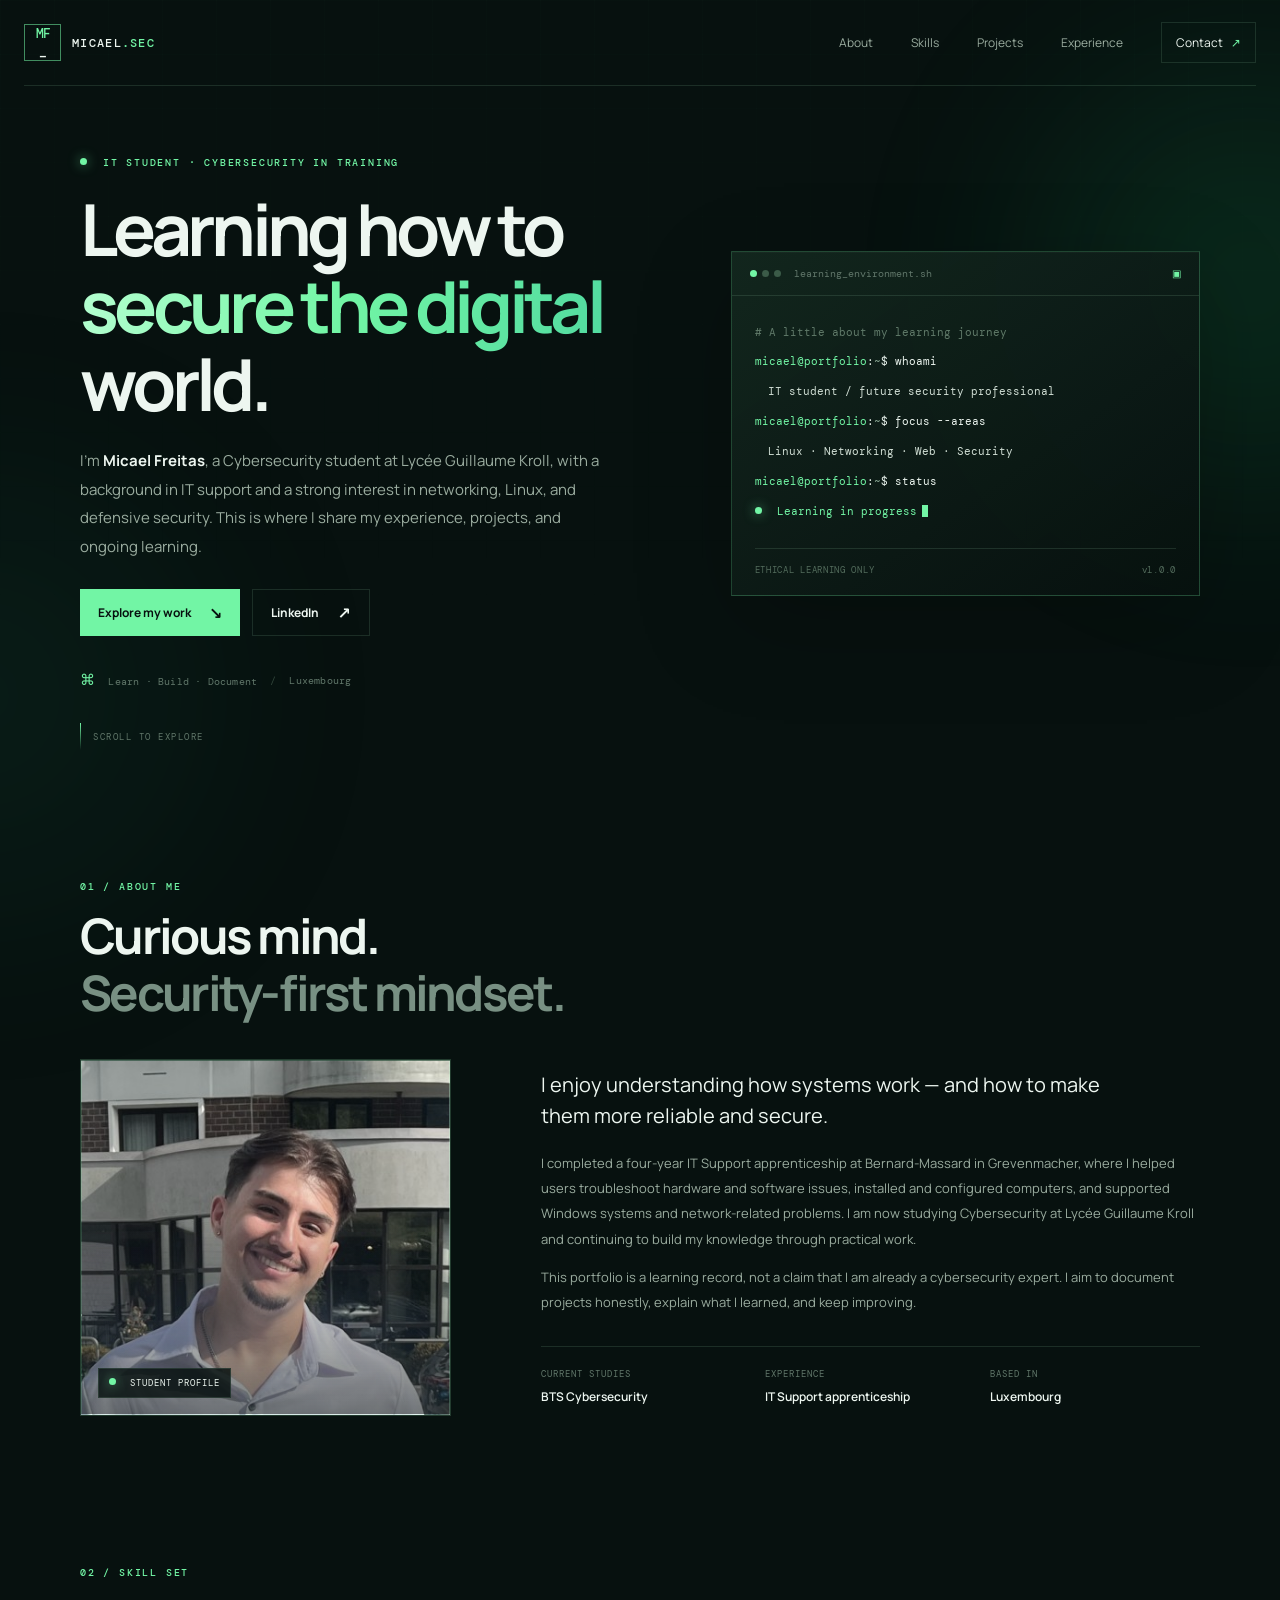
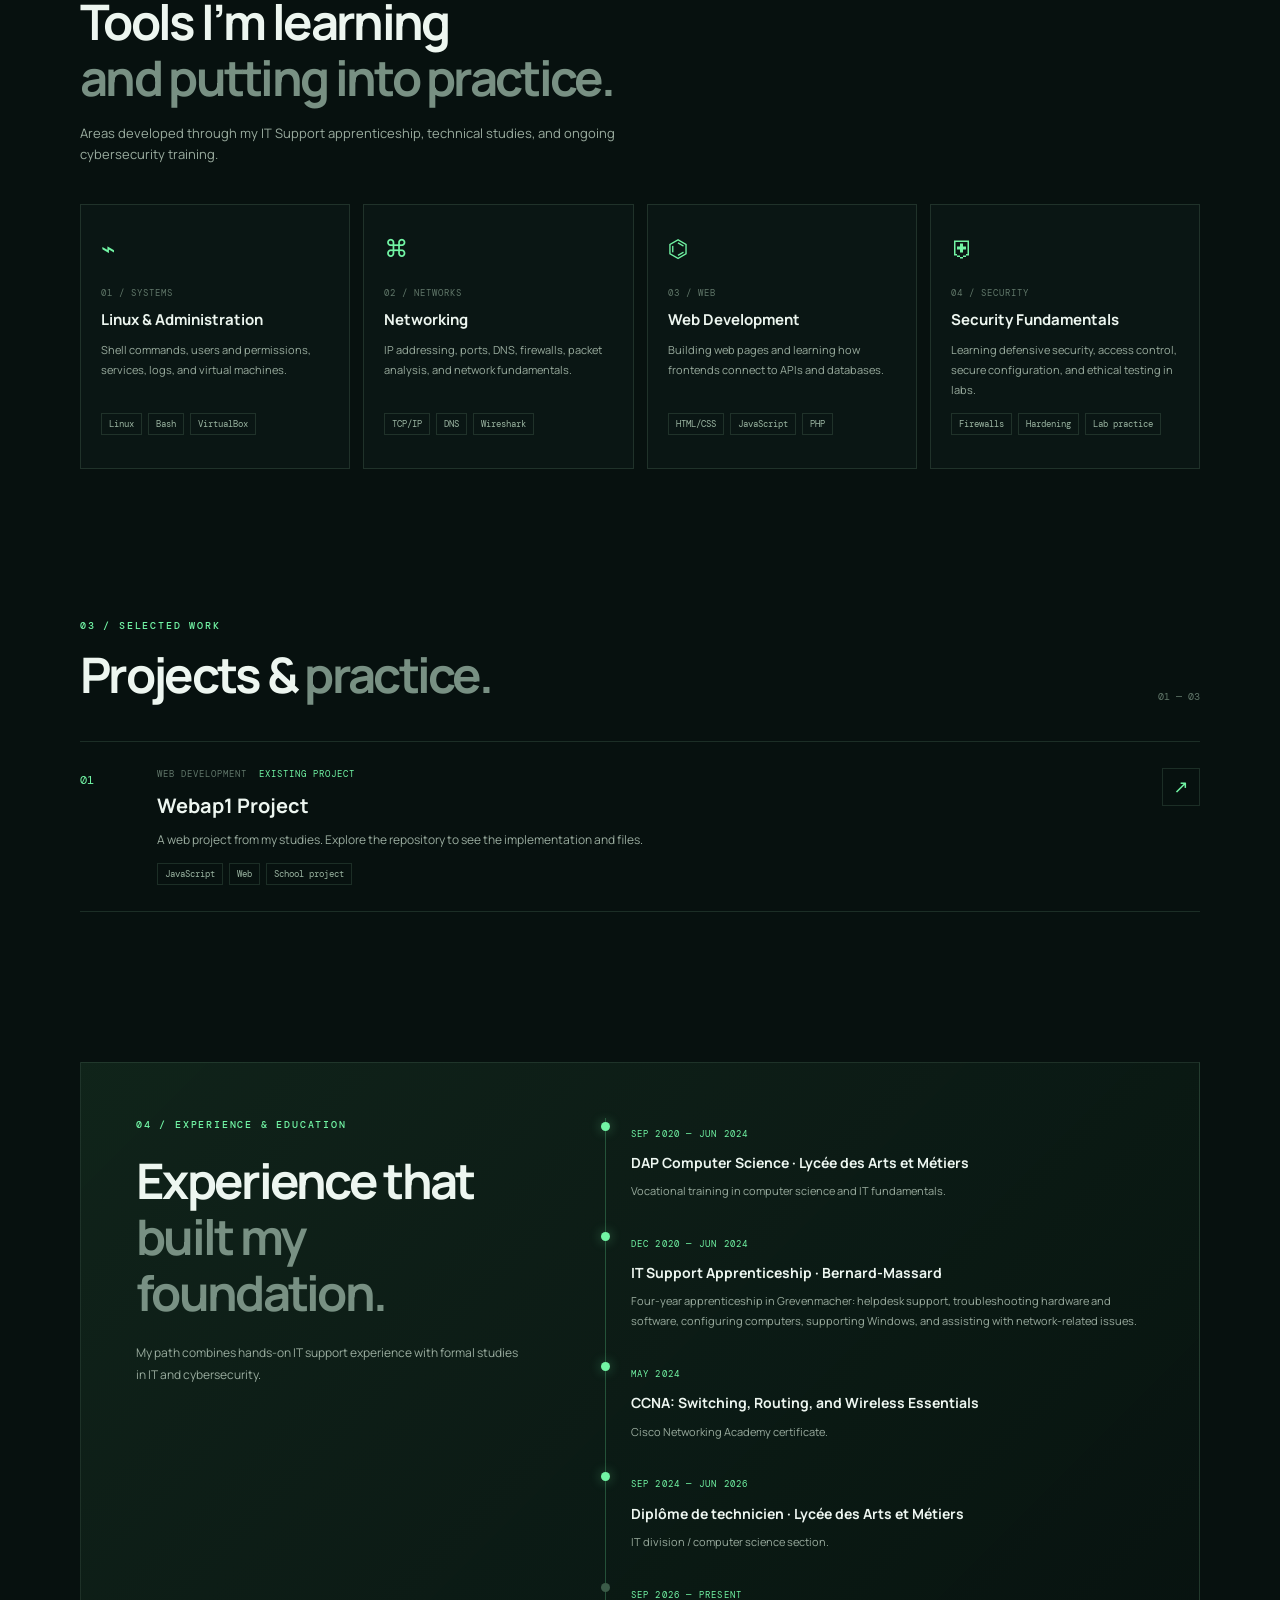
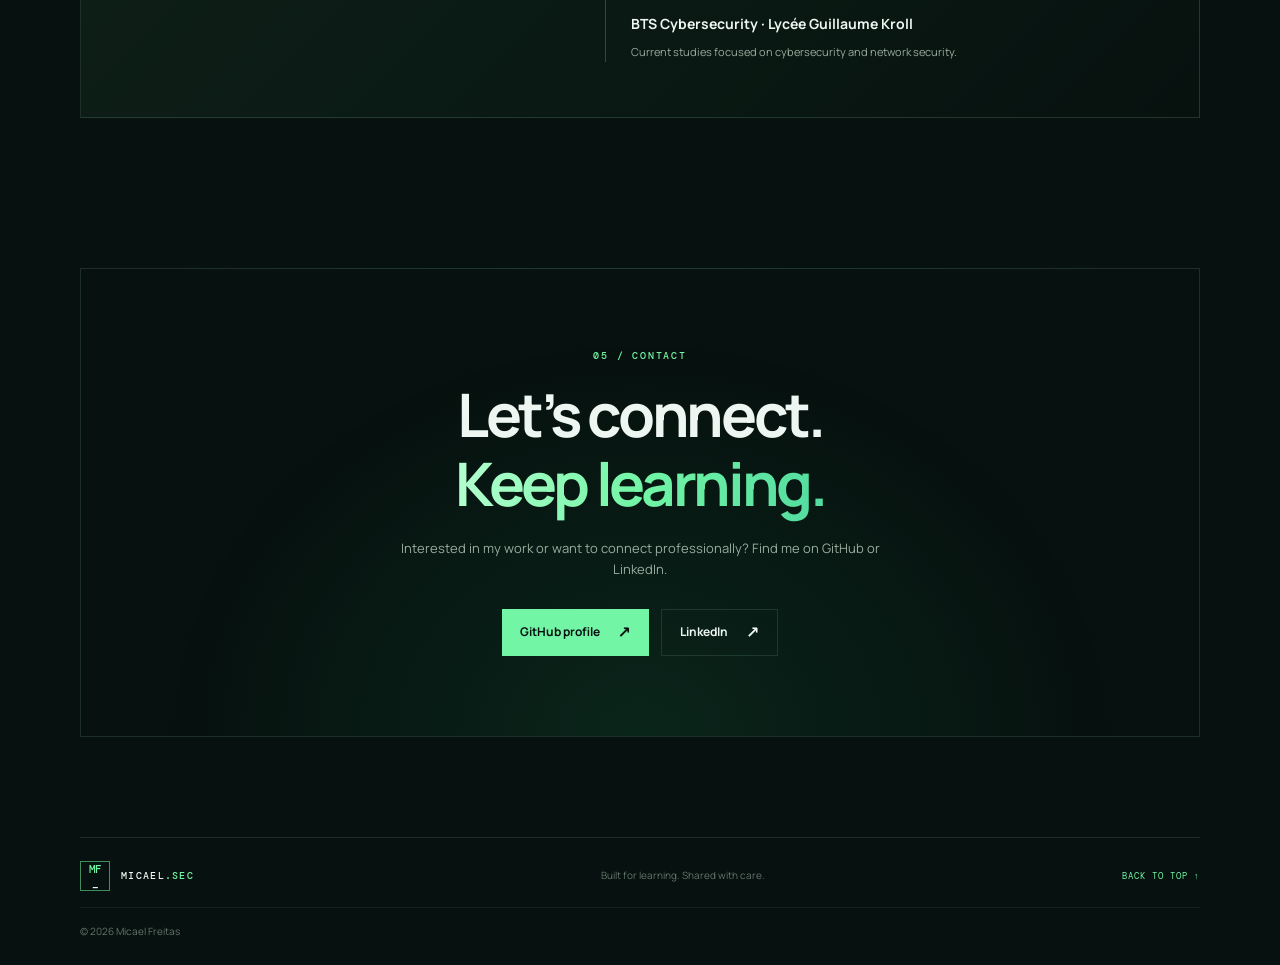
==== commit f422bda6: "Add files via upload" ====
--- a/index.html
+++ b/index.html
@@ -42,7 +42,7 @@
       <div class="hero-copy reveal">
         <p class="eyebrow"><span class="status-dot"></span> IT STUDENT · CYBERSECURITY IN TRAINING</p>
         <h1>Learning how to<br><span class="text-gradient">secure the digital</span><br>world.</h1>
-        <p class="hero-intro">I'm <strong>Micael Freitas</strong>, an Cybersecurity student at Lycée Guillaume Kroll, with a background in IT support and a strong interest in networking, Linux, and defensive security. This is where I share my experience, projects, and ongoing learning.</p>
+        <p class="hero-intro">I'm <strong>Micael Freitas</strong>, a Cybersecurity student at Lycée Guillaume Kroll, with a background in IT support and a strong interest in networking, Linux, and defensive security. This is where I share my experience, projects, and ongoing learning.</p>
         <div class="hero-actions">
           <a class="button button-primary" href="#projects">Explore my work <span aria-hidden="true">↘</span></a>
           <a class="button button-quiet" href="https://www.linkedin.com/in/micael-freitas-517a07256/" target="_blank" rel="noopener noreferrer">LinkedIn <span aria-hidden="true">↗</span></a>
@@ -132,10 +132,11 @@
       <div class="learning-panel reveal">
         <div><p class="eyebrow">04 / EXPERIENCE & EDUCATION</p><h2>Experience that<br><span class="text-muted">built my foundation.</span></h2><p>My path combines hands-on IT support experience with formal studies in IT and cybersecurity.</p></div>
         <div class="log-list">
-          <div class="log-entry"><span class="log-dot"></span><div><span class="log-date">DEC 2020 — JUN 2024</span><h3>IT Support · Bernard-Massard</h3><p>Four-year apprenticeship in Grevenmacher: helpdesk support, troubleshooting hardware and software, configuring computers, supporting Windows, and assisting with network-related issues.</p></div></div>
+          <div class="log-entry"><span class="log-dot"></span><div><span class="log-date">SEP 2020 — JUN 2024</span><h3>DAP Computer Science · Lycée des Arts et Métiers</h3><p>Vocational training in computer science and IT fundamentals.</p></div></div>
+          <div class="log-entry"><span class="log-dot"></span><div><span class="log-date">DEC 2020 — JUN 2024</span><h3>IT Support Apprenticeship · Bernard-Massard</h3><p>Four-year apprenticeship in Grevenmacher: helpdesk support, troubleshooting hardware and software, configuring computers, supporting Windows, and assisting with network-related issues.</p></div></div>
+          <div class="log-entry"><span class="log-dot"></span><div><span class="log-date">MAY 2024</span><h3>CCNA: Switching, Routing, and Wireless Essentials</h3><p>Cisco Networking Academy certificate.</p></div></div>
           <div class="log-entry"><span class="log-dot"></span><div><span class="log-date">SEP 2024 — JUN 2026</span><h3>Diplôme de technicien · Lycée des Arts et Métiers</h3><p>IT division / computer science section.</p></div></div>
           <div class="log-entry"><span class="log-dot log-dot-dim"></span><div><span class="log-date">SEP 2026 — PRESENT</span><h3>BTS Cybersecurity · Lycée Guillaume Kroll</h3><p>Current studies focused on cybersecurity and network security.</p></div></div>
-          <div class="log-entry"><span class="log-dot log-dot-dim"></span><div><span class="log-date">MAY 2024</span><h3>CCNA: Switching, Routing, and Wireless Essentials</h3><p>Cisco Networking Academy certificate.</p></div></div>
         </div>
       </div>
     </section>
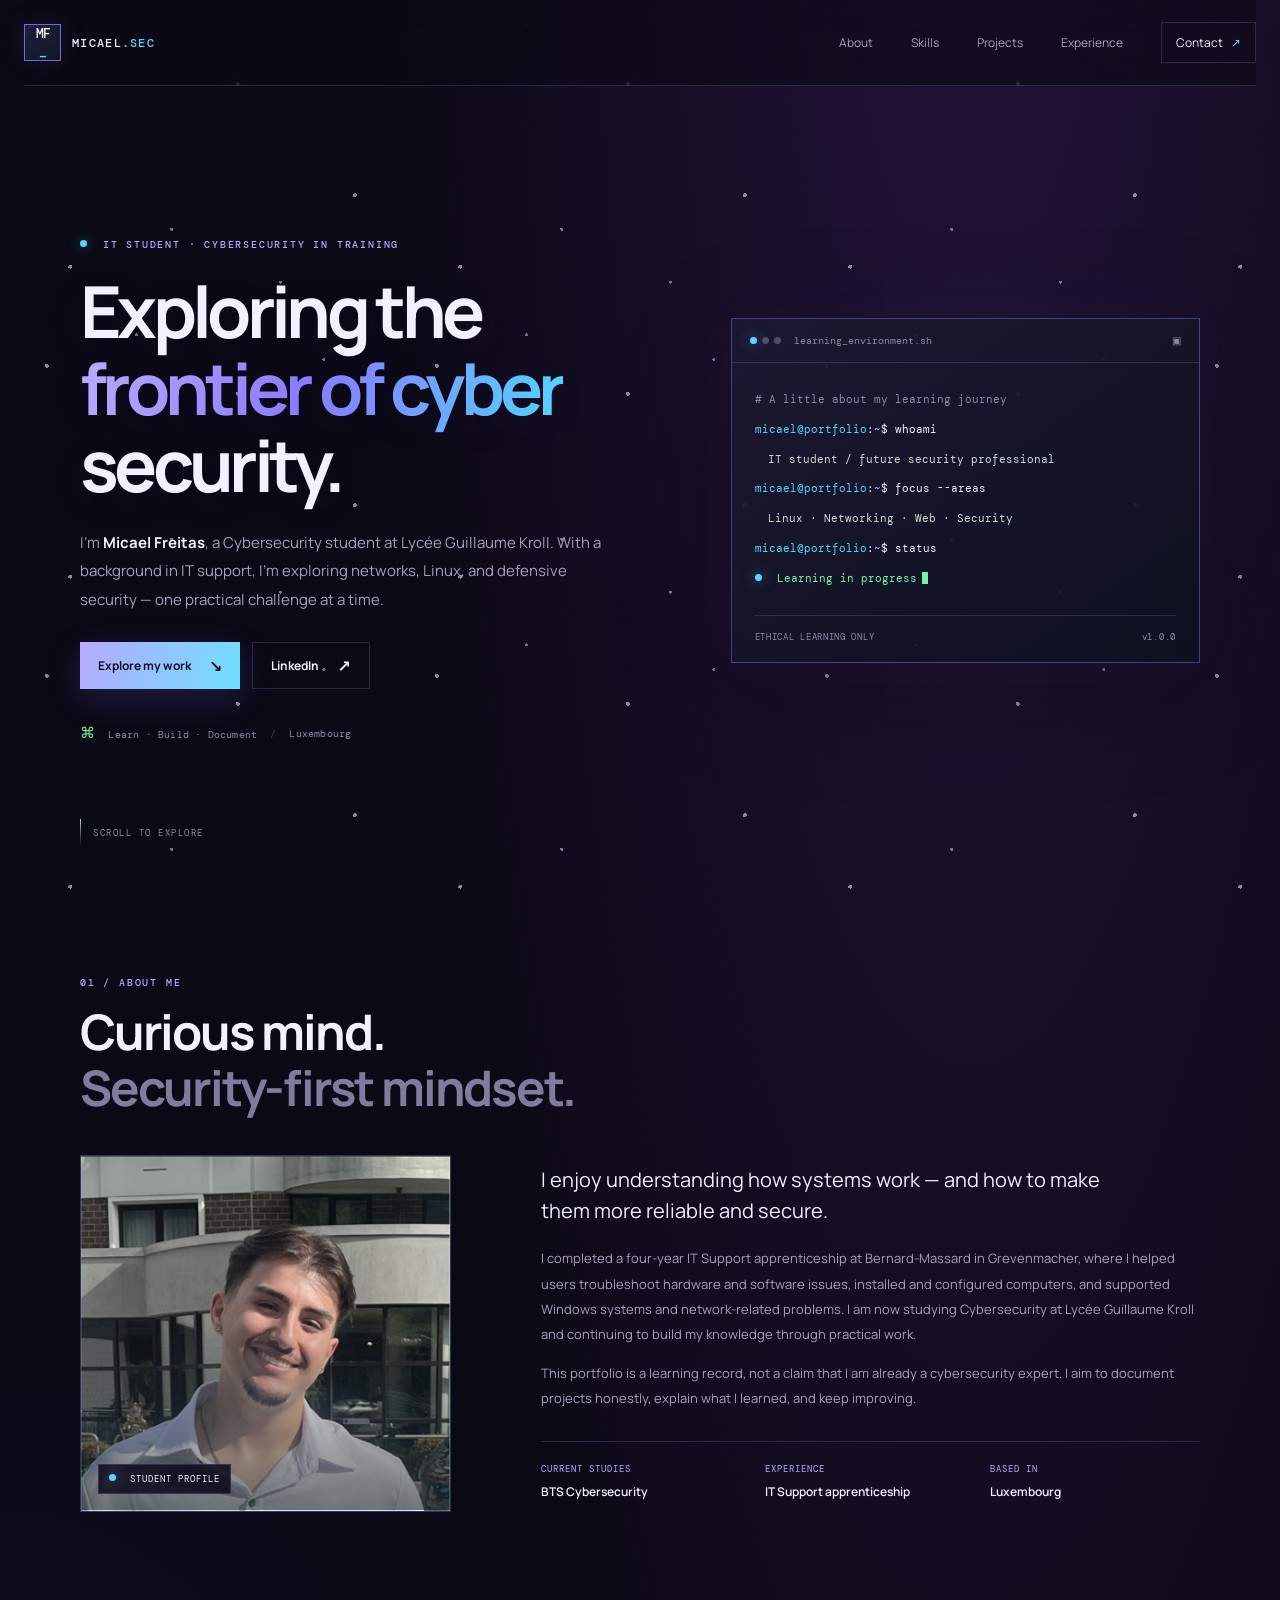
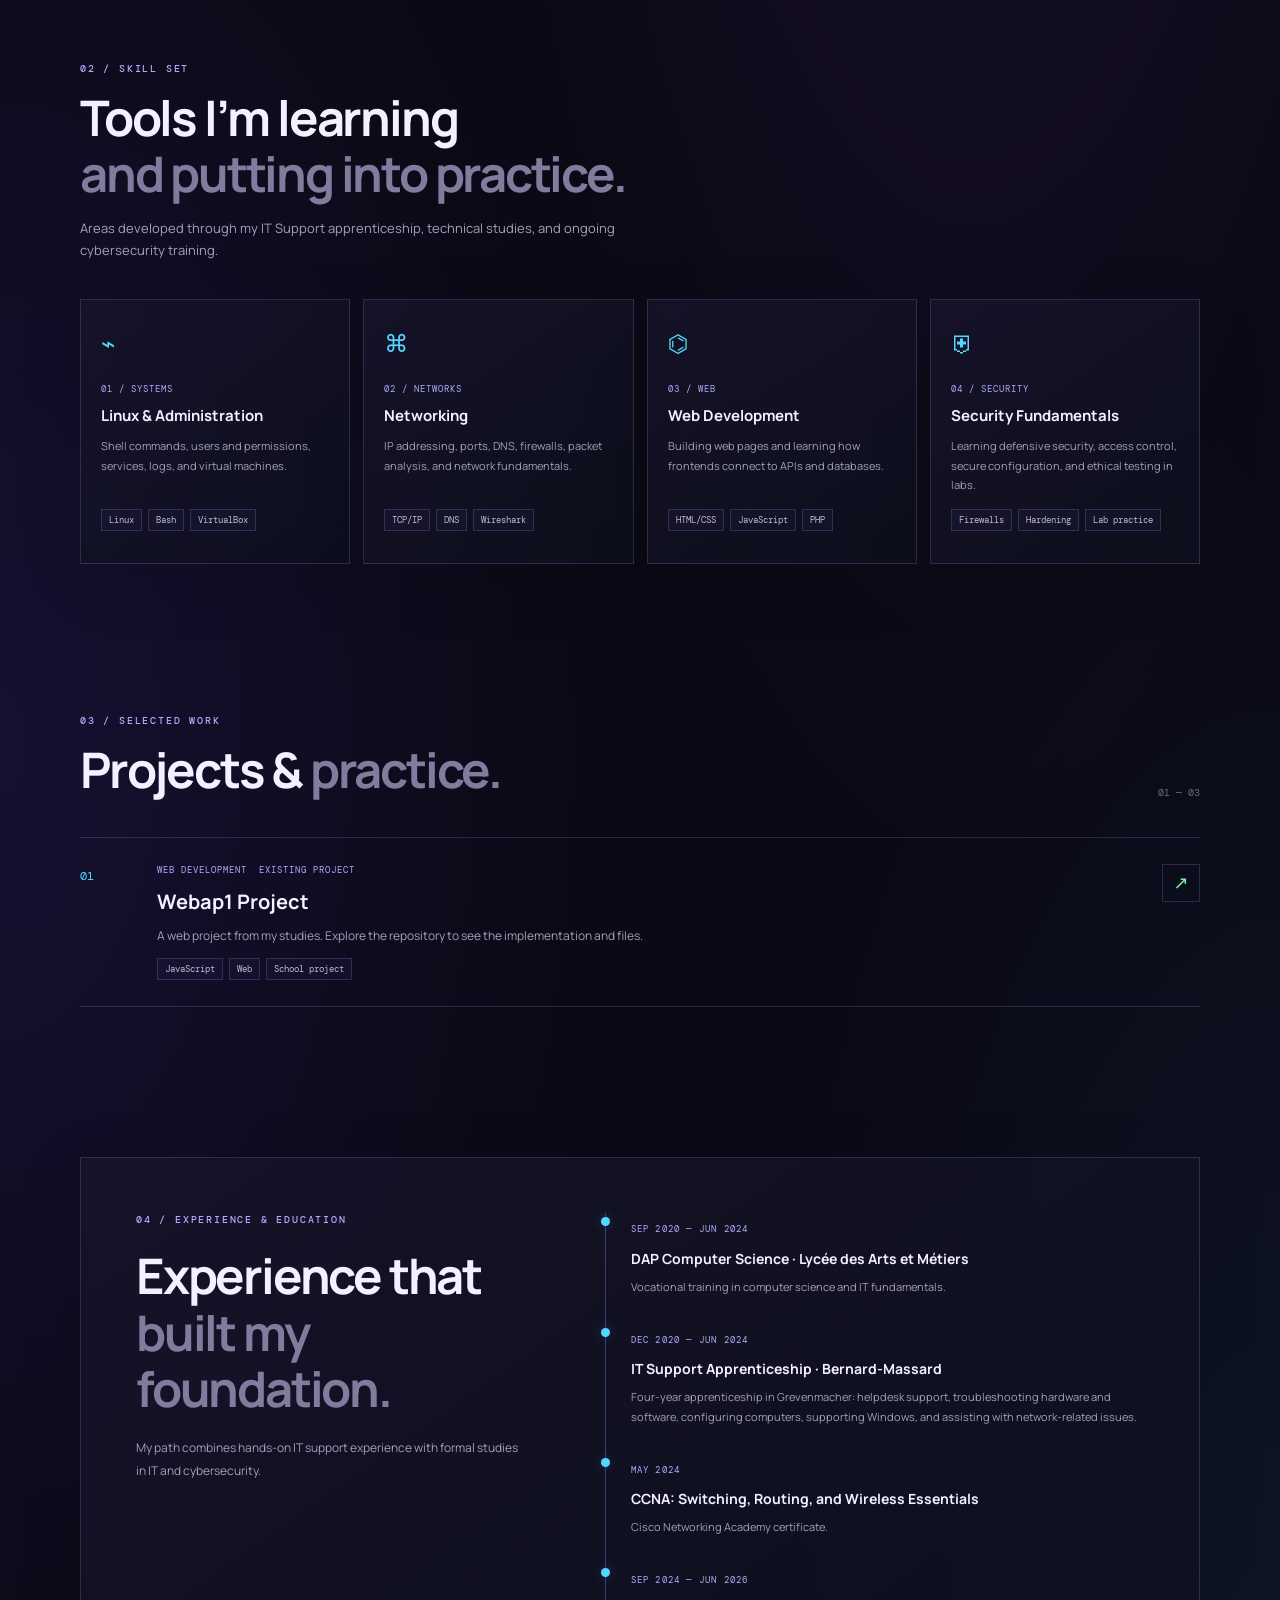
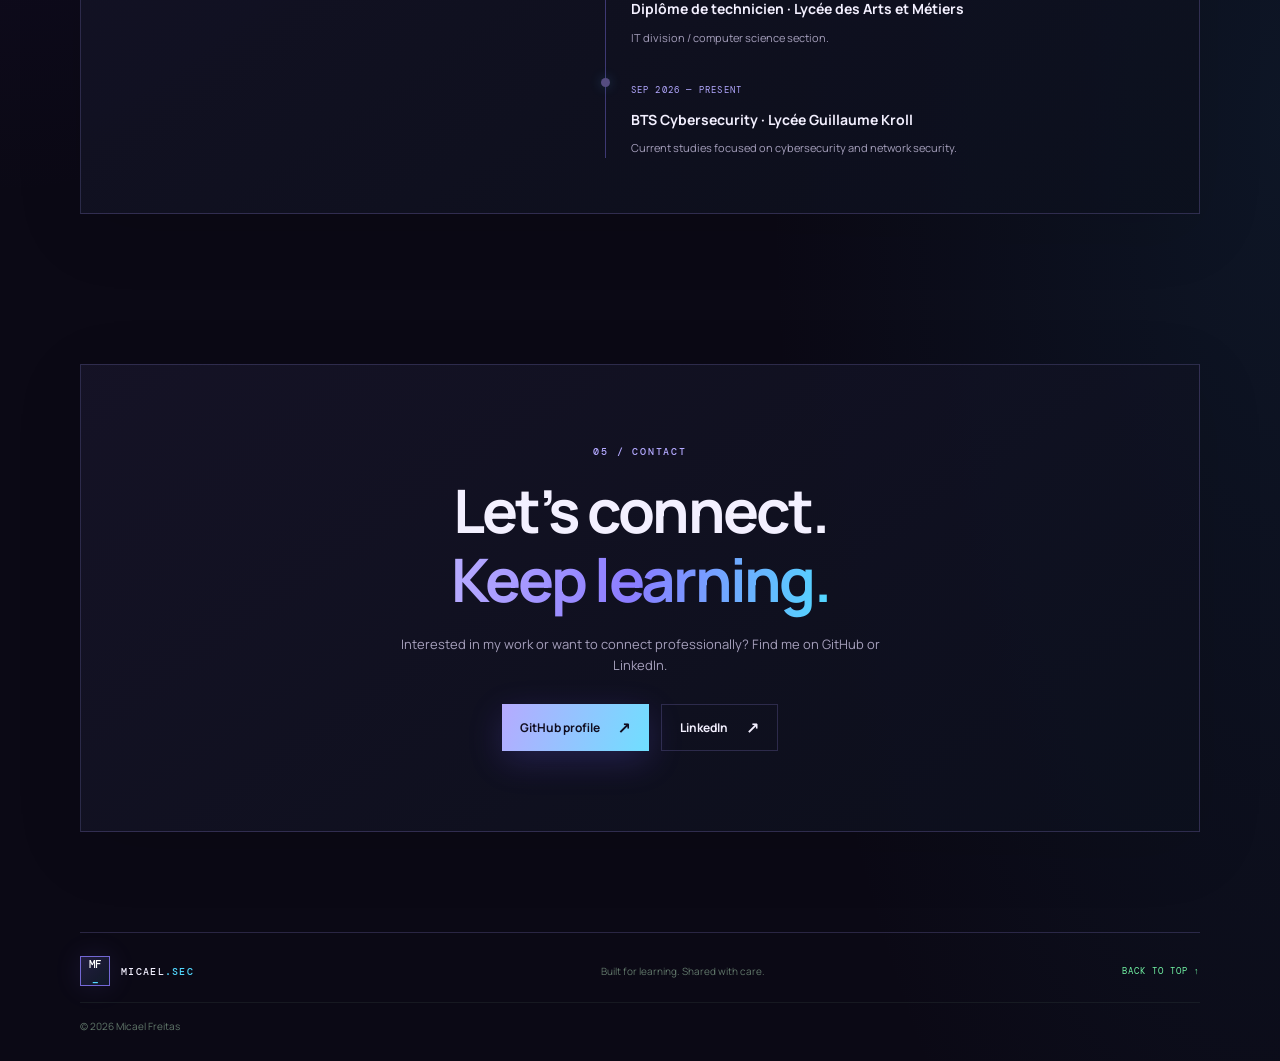
==== commit 1c80064c: "Add files via upload" ====
--- a/index.html
+++ b/index.html
@@ -41,8 +41,8 @@
     <section class="hero section-wrap" id="home">
       <div class="hero-copy reveal">
         <p class="eyebrow"><span class="status-dot"></span> IT STUDENT · CYBERSECURITY IN TRAINING</p>
-        <h1>Learning how to<br><span class="text-gradient">secure the digital</span><br>world.</h1>
-        <p class="hero-intro">I'm <strong>Micael Freitas</strong>, a Cybersecurity student at Lycée Guillaume Kroll, with a background in IT support and a strong interest in networking, Linux, and defensive security. This is where I share my experience, projects, and ongoing learning.</p>
+        <h1>Exploring the<br><span class="text-gradient">frontier of cyber</span><br>security.</h1>
+        <p class="hero-intro">I'm <strong>Micael Freitas</strong>, a Cybersecurity student at Lycée Guillaume Kroll. With a background in IT support, I’m exploring networks, Linux, and defensive security — one practical challenge at a time.</p>
         <div class="hero-actions">
           <a class="button button-primary" href="#projects">Explore my work <span aria-hidden="true">↘</span></a>
           <a class="button button-quiet" href="https://www.linkedin.com/in/micael-freitas-517a07256/" target="_blank" rel="noopener noreferrer">LinkedIn <span aria-hidden="true">↗</span></a>
--- a/css/style.css
+++ b/css/style.css
@@ -206,3 +206,157 @@
   .site-footer > p:first-of-type { grid-column: 1 / -1; grid-row: 2; }
   .back-top { grid-column: 2; grid-row: 1; }
 }
+
+
+/* === MICAEL.SEC: orbital cyber theme === */
+:root {
+  --bg: #0b0915;
+  --surface: rgba(20, 18, 36, .82);
+  --surface-2: rgba(27, 24, 48, .76);
+  --text: #f3f0ff;
+  --muted: #a6a0bc;
+  --accent: #8b7cff;
+  --accent-2: #52d8ff;
+  --line: rgba(170, 153, 255, .20);
+}
+html { scroll-behavior: smooth; background: var(--bg); }
+body {
+  color: var(--text);
+  background:
+    radial-gradient(ellipse at 76% -12%, rgba(110, 53, 164, .26), transparent 38rem),
+    radial-gradient(ellipse at 0% 55%, rgba(61, 39, 143, .23), transparent 36rem),
+    radial-gradient(ellipse at 100% 78%, rgba(29, 94, 133, .15), transparent 32rem),
+    #0b0915;
+  overflow-x: hidden;
+}
+.background-grid {
+  opacity: .28;
+  background-image:
+    linear-gradient(rgba(166, 150, 255, .06) 1px, transparent 1px),
+    linear-gradient(90deg, rgba(166, 150, 255, .06) 1px, transparent 1px);
+  background-size: 46px 46px;
+  mask-image: linear-gradient(to bottom, black, transparent 88%);
+}
+.ambient-one {
+  width: 33rem; height: 33rem; left: -17rem; top: 27rem;
+  border-radius: 50%; background: rgba(94, 37, 157, .19);
+  filter: blur(1px); border: 1px solid rgba(155, 112, 255, .12);
+}
+.ambient-two {
+  width: 28rem; height: 28rem; right: -13rem; top: 5rem;
+  border-radius: 50%; background: rgba(35, 124, 157, .11);
+  border: 1px solid rgba(82, 216, 255, .12);
+}
+.site-header {
+  border-bottom-color: var(--line);
+  background: rgba(11, 9, 21, .58);
+  backdrop-filter: blur(18px);
+}
+.brand-mark {
+  border-color: rgba(139, 124, 255, .8);
+  color: #fff;
+  background: linear-gradient(135deg, rgba(139,124,255,.18), rgba(82,216,255,.08));
+  box-shadow: 0 0 28px rgba(139,124,255,.12);
+}
+.brand-mark span, .brand-label span { color: var(--accent-2); }
+.site-nav a:hover, .site-nav a:focus-visible { color: var(--accent-2); }
+.nav-contact { border-color: var(--line) !important; }
+.nav-contact span { color: var(--accent-2); }
+.eyebrow, .project-type, .project-status, .log-date, .fact-label, .card-index {
+  color: #b3a9ff !important;
+}
+.status-dot, .terminal-lights i:first-child, .terminal-success .status-dot {
+  background: var(--accent-2) !important;
+  box-shadow: 0 0 13px rgba(82,216,255,.55);
+}
+.text-gradient {
+  background: linear-gradient(100deg, #b9adff 0%, #8b7cff 48%, #52d8ff 100%);
+  -webkit-background-clip: text; background-clip: text; color: transparent;
+}
+.text-muted { color: #817b9d !important; }
+.hero { min-height: min(790px, calc(100vh - 90px)); padding-top: 6.8rem; }
+.hero h1 {
+  max-width: 760px;
+  letter-spacing: -.065em;
+  text-shadow: 0 8px 55px rgba(139,124,255,.08);
+}
+.hero-copy { position: relative; z-index: 2; }
+.hero-panel {
+  border: 1px solid rgba(139,124,255,.42);
+  background: linear-gradient(145deg, rgba(28,24,50,.92), rgba(12,18,30,.90));
+  box-shadow: 0 24px 100px rgba(0,0,0,.28), 0 0 70px rgba(105,75,196,.10);
+  transform: perspective(1000px) rotateY(-3deg) rotateX(1deg);
+}
+.terminal-top { border-bottom-color: var(--line); }
+.terminal-lights i { background: #514b6c; }
+.terminal-lights i:first-child { background: #52d8ff; }
+.terminal-top > span, .terminal-muted, .terminal-bottom { color: #8e88a7; }
+.terminal-prompt { color: #52d8ff; }
+.terminal-path { color: #b9adff; }
+.terminal-divider { background: var(--line); }
+.button-primary {
+  color: #100d20 !important;
+  background: linear-gradient(110deg, #b6aaff, #6fdfff) !important;
+  border-color: transparent !important;
+  box-shadow: 0 10px 35px rgba(117, 104, 255, .2);
+}
+.button-primary:hover { transform: translateY(-3px); box-shadow: 0 15px 42px rgba(117,104,255,.3); }
+.button-quiet, .project-link { border-color: var(--line) !important; }
+.button-quiet:hover, .project-link:hover { color: var(--accent-2); border-color: rgba(82,216,255,.55) !important; }
+.hero-meta, .scroll-cue { color: #8e88a7; }
+.section-block { border-top-color: var(--line); }
+.section-heading h2, .learning-panel h2, .contact-box h2 { letter-spacing: -.045em; }
+.about-photo {
+  border-color: var(--line);
+  background: linear-gradient(145deg, rgba(139,124,255,.18), rgba(82,216,255,.05));
+}
+.photo-tag { background: rgba(13,10,27,.86); border-color: var(--line); }
+.skill-card, .learning-panel, .contact-box {
+  background: linear-gradient(145deg, rgba(24,21,43,.78), rgba(12,16,29,.78));
+  border-color: var(--line);
+  box-shadow: 0 16px 65px rgba(0,0,0,.10);
+}
+.skill-card:hover { border-color: rgba(139,124,255,.58); transform: translateY(-5px); }
+.skill-icon { color: var(--accent-2); }
+.tag-list span { border-color: var(--line); color: #c0bad5; background: rgba(139,124,255,.045); }
+.project-card { border-top-color: var(--line); }
+.project-card:last-child { border-bottom-color: var(--line); }
+.project-number { color: var(--accent-2); }
+.log-list { border-left-color: rgba(139,124,255,.38); }
+.log-dot { background: var(--accent-2); box-shadow: 0 0 12px rgba(82,216,255,.25); }
+.log-dot-dim { background: #554c80; }
+.site-footer { border-top-color: var(--line); }
+.back-top:hover { color: var(--accent-2); }
+a { transition: color .2s ease, border-color .2s ease, transform .2s ease, box-shadow .2s ease; }
+::selection { color: #fff; background: rgba(139,124,255,.48); }
+
+/* Starfield specks, intentionally subtle so content remains readable. */
+body::before, body::after {
+  content: ""; position: fixed; inset: 0; pointer-events: none; z-index: 0;
+}
+body::before {
+  opacity: .52;
+  background-image:
+    radial-gradient(2px 2px at 12% 18%, #fff 98%, transparent),
+    radial-gradient(1.5px 1.5px at 35% 8%, #d9d2ff 98%, transparent),
+    radial-gradient(2px 2px at 61% 27%, #fff 98%, transparent),
+    radial-gradient(1.5px 1.5px at 83% 16%, #b9eaff 98%, transparent),
+    radial-gradient(2px 2px at 91% 63%, #fff 98%, transparent),
+    radial-gradient(1.5px 1.5px at 44% 74%, #d9d2ff 98%, transparent),
+    radial-gradient(2px 2px at 18% 86%, #fff 98%, transparent),
+    radial-gradient(1.5px 1.5px at 72% 91%, #b9eaff 98%, transparent);
+  background-size: 390px 310px;
+}
+body::after {
+  opacity: .16;
+  background: radial-gradient(circle at 50% 40%, transparent 0 16rem, rgba(139,124,255,.06) 16.1rem, transparent 16.3rem);
+}
+.site-header, main, .site-footer { position: relative; z-index: 1; }
+
+@media (max-width: 850px) {
+  .hero { min-height: auto; padding-top: 4rem; }
+  .hero-panel { transform: none; }
+}
+@media (prefers-reduced-motion: reduce) {
+  *, *::before, *::after { scroll-behavior: auto !important; animation-duration: .01ms !important; transition-duration: .01ms !important; }
+}
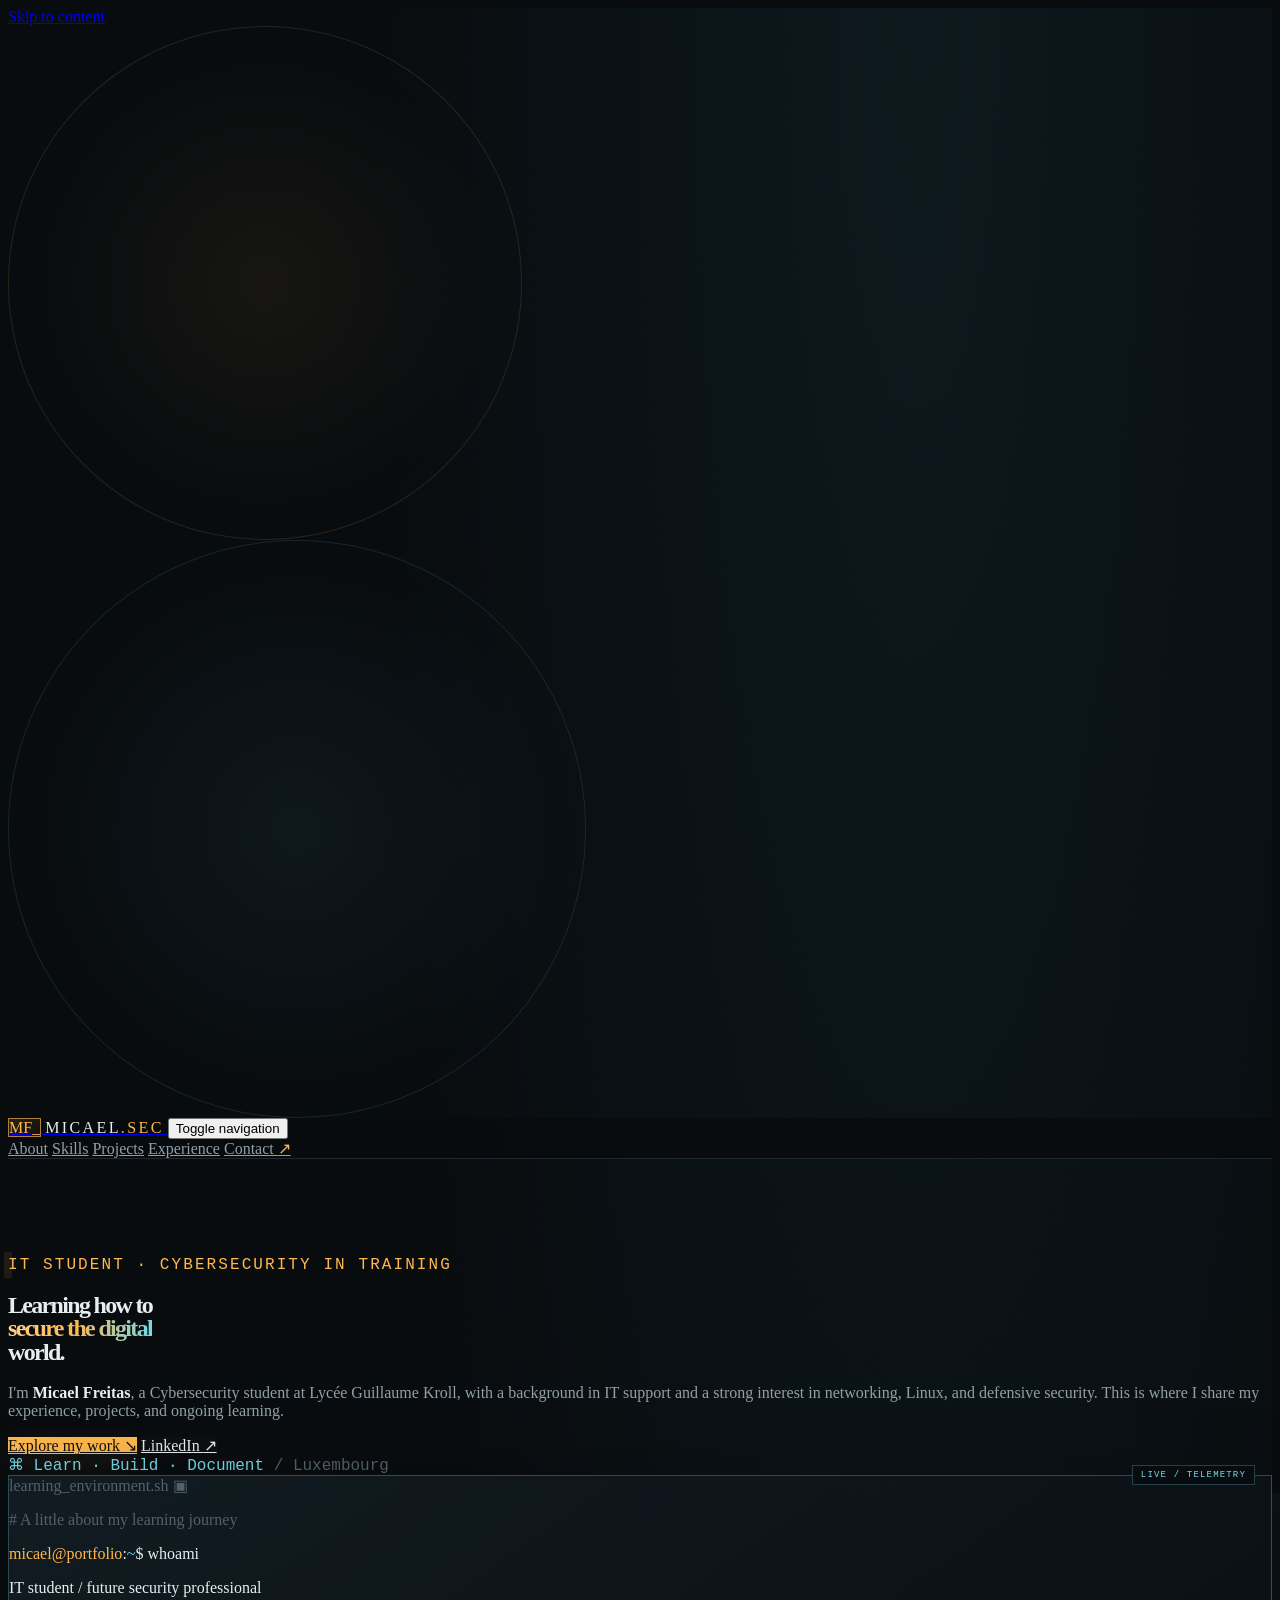
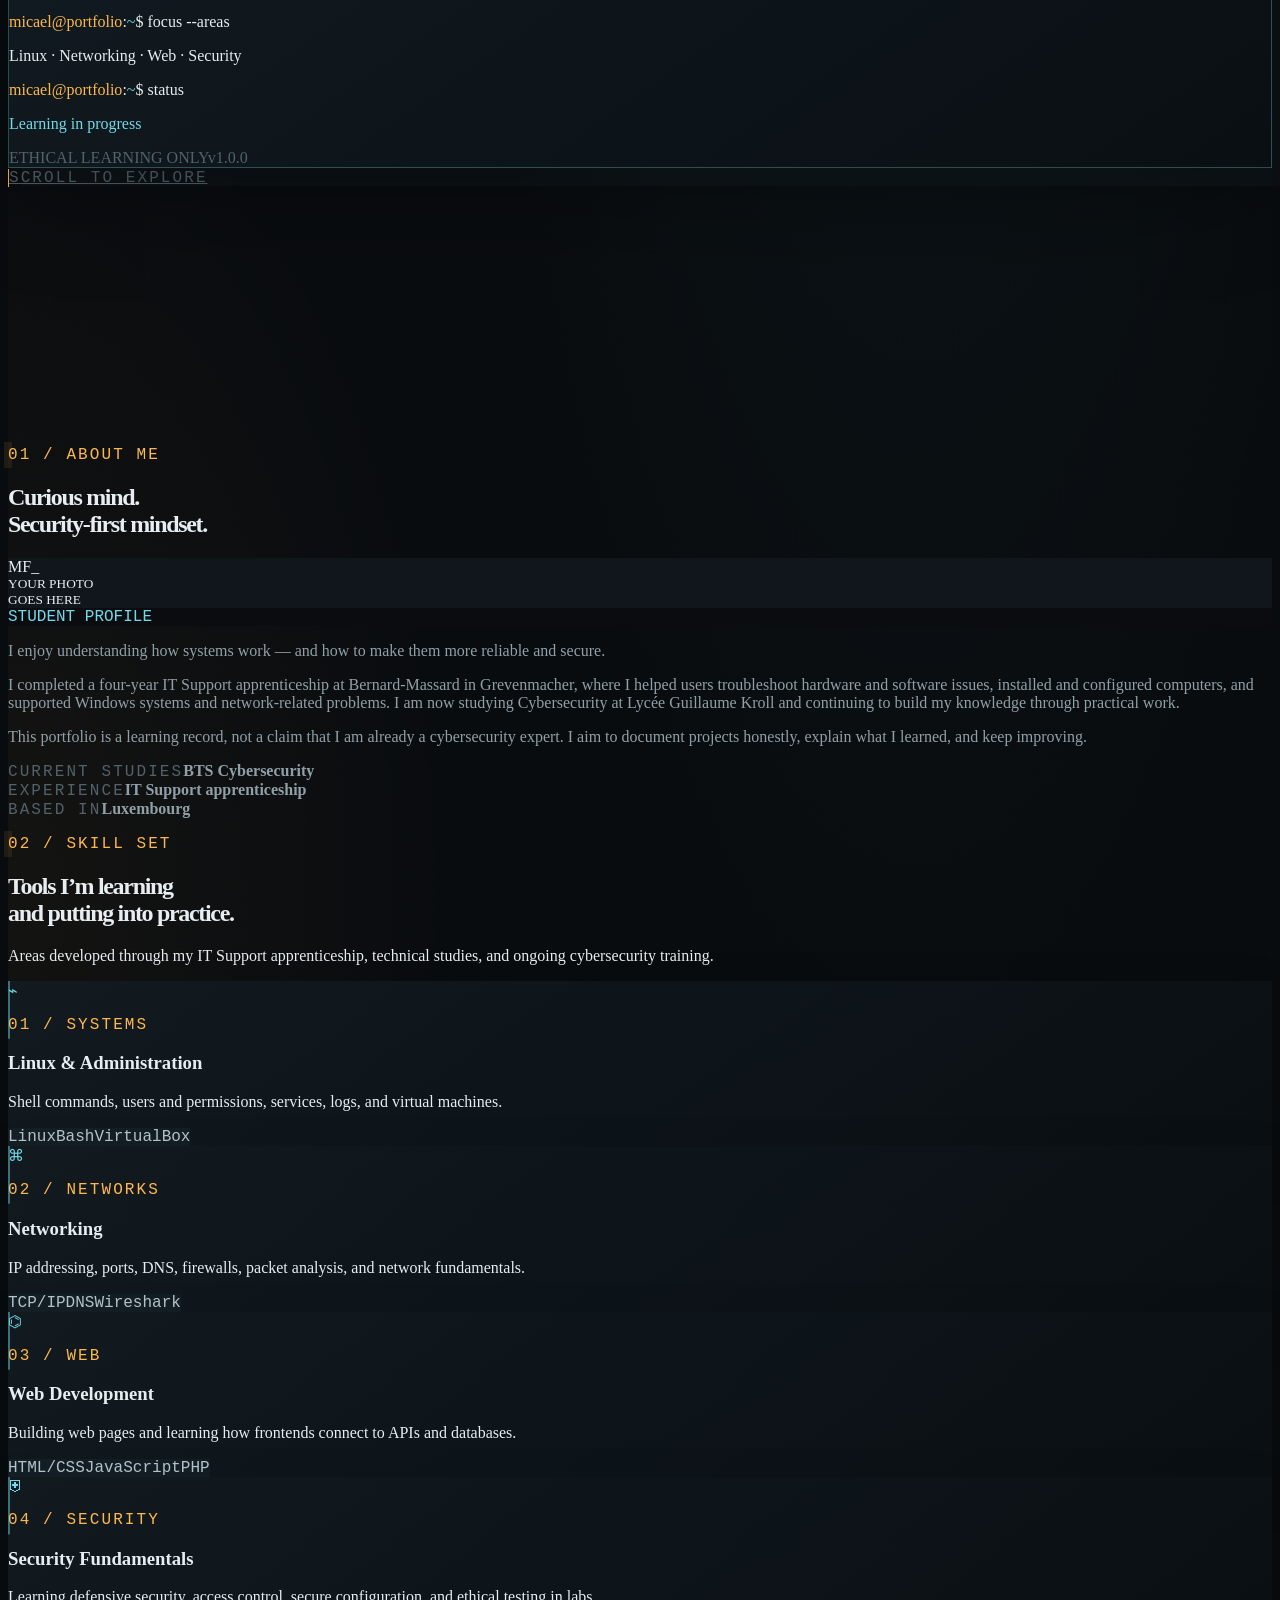
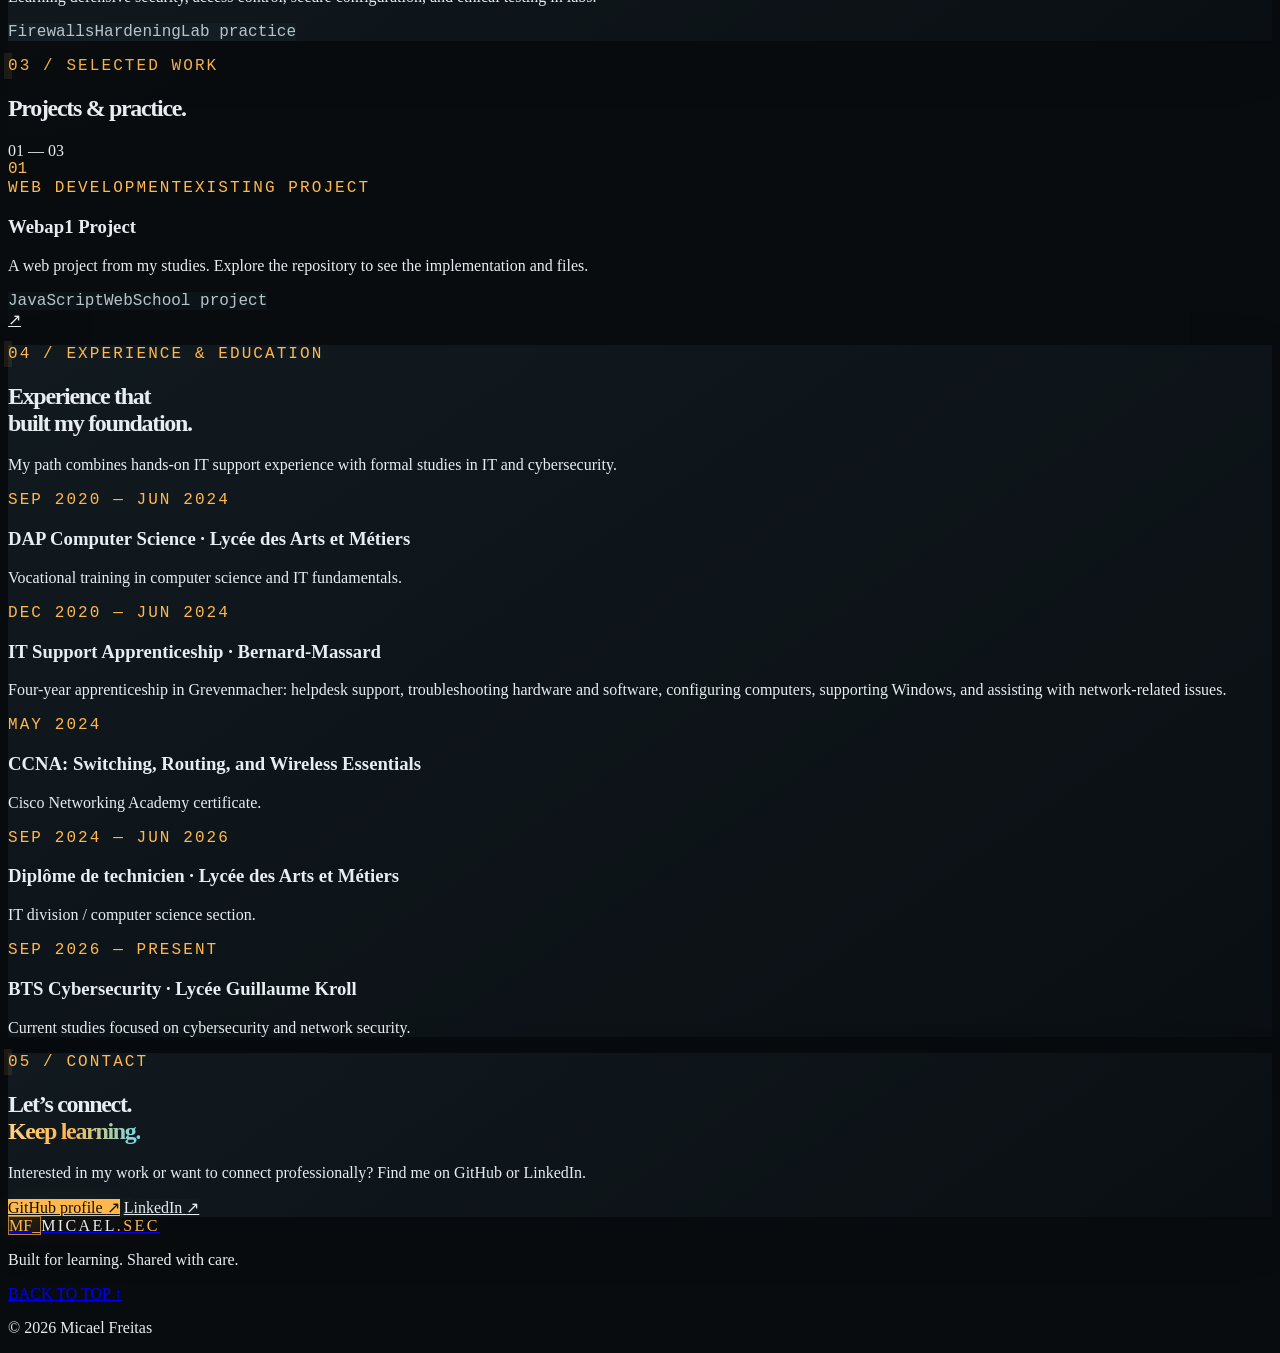
==== commit 2f12ce46: "Add files via upload" ====
--- a/index.html
+++ b/index.html
@@ -41,8 +41,8 @@
     <section class="hero section-wrap" id="home">
       <div class="hero-copy reveal">
         <p class="eyebrow"><span class="status-dot"></span> IT STUDENT · CYBERSECURITY IN TRAINING</p>
-        <h1>Exploring the<br><span class="text-gradient">frontier of cyber</span><br>security.</h1>
-        <p class="hero-intro">I'm <strong>Micael Freitas</strong>, a Cybersecurity student at Lycée Guillaume Kroll. With a background in IT support, I’m exploring networks, Linux, and defensive security — one practical challenge at a time.</p>
+        <h1>Learning how to<br><span class="text-gradient">secure the digital</span><br>world.</h1>
+        <p class="hero-intro">I'm <strong>Micael Freitas</strong>, a Cybersecurity student at Lycée Guillaume Kroll, with a background in IT support and a strong interest in networking, Linux, and defensive security. This is where I share my experience, projects, and ongoing learning.</p>
         <div class="hero-actions">
           <a class="button button-primary" href="#projects">Explore my work <span aria-hidden="true">↘</span></a>
           <a class="button button-quiet" href="https://www.linkedin.com/in/micael-freitas-517a07256/" target="_blank" rel="noopener noreferrer">LinkedIn <span aria-hidden="true">↗</span></a>
--- a/css/style.css
+++ b/css/style.css
@@ -1,362 +1,250 @@
-@import url('https://fonts.googleapis.com/css2?family=DM+Mono:wght@400;500&family=Manrope:wght@400;500;600;700;800&display=swap');
+/* ==========================================================
+   MICAEL.SEC // THREAT-INTEL WORKSTATION
+   Replace the existing style.css with this file.
+   Distinct visual direction: graphite, amber incident markers,
+   cold cyan telemetry, dossier layouts and forensic gridwork.
+   ========================================================== */
 
 :root {
-  color-scheme: dark;
-  --bg: #07110f;
-  --panel: rgba(13, 27, 23, .84);
-  --panel-solid: #0c1a16;
-  --text: #edf6f0;
-  --muted: #9aac9f;
-  --soft: #61776a;
-  --green: #72f5a5;
-  --green-2: #24c979;
-  --line: rgba(139, 190, 157, .17);
-  --mono: "DM Mono", ui-monospace, SFMono-Regular, Consolas, monospace;
-  --sans: "Manrope", system-ui, -apple-system, BlinkMacSystemFont, "Segoe UI", sans-serif;
-  --wrap: 1120px;
-}
-* { box-sizing: border-box; }
-html { scroll-behavior: smooth; scroll-padding-top: 90px; }
-body { margin: 0; background: var(--bg); color: var(--text); font-family: var(--sans); line-height: 1.65; overflow-x: hidden; }
-body.menu-open { overflow: hidden; }
-a { color: inherit; text-decoration: none; }
-button, a { -webkit-tap-highlight-color: transparent; }
-a:focus-visible, button:focus-visible { outline: 2px solid var(--green); outline-offset: 5px; }
-::selection { background: var(--green); color: #07110f; }
-.background-grid { position: fixed; inset: 0; pointer-events: none; z-index: -3; opacity: .24; background-image: linear-gradient(rgba(110, 178, 137, .08) 1px, transparent 1px), linear-gradient(90deg, rgba(110, 178, 137, .08) 1px, transparent 1px); background-size: 54px 54px; mask-image: linear-gradient(to bottom, black, transparent 80%); }
-.ambient { position: fixed; width: 420px; height: 420px; border-radius: 50%; filter: blur(110px); opacity: .12; pointer-events: none; z-index: -2; }
-.ambient-one { background: #1cd879; top: 8%; right: -180px; }
-.ambient-two { background: #176f54; top: 54%; left: -230px; }
-.section-wrap { width: min(var(--wrap), calc(100% - 48px)); margin-inline: auto; }
-.site-header { width: min(1280px, calc(100% - 48px)); margin: 0 auto; min-height: 86px; display: flex; align-items: center; justify-content: space-between; gap: 24px; border-bottom: 1px solid var(--line); position: relative; z-index: 20; }
-.brand { display: inline-flex; align-items: center; gap: 11px; }
-.brand-mark { width: 37px; height: 37px; display: grid; place-items: center; border: 1px solid rgba(114,245,165,.55); color: var(--green); font: 500 13px var(--mono); letter-spacing: -1px; }
-.brand-mark span { color: var(--text); }
-.brand-label { font: 500 12px var(--mono); letter-spacing: 1.3px; }
-.brand-label span { color: var(--green); }
-.site-nav { display: flex; align-items: center; gap: clamp(18px, 3vw, 38px); }
-.site-nav a { color: var(--muted); font-size: 12px; transition: color .22s ease; }
-.site-nav a:hover { color: var(--green); }
-.site-nav .nav-contact { border: 1px solid var(--line); color: var(--text); padding: 10px 14px; }
-.nav-contact span { color: var(--green); margin-left: 6px; }
-.menu-toggle { display: none; }
-.hero { min-height: 660px; display: grid; grid-template-columns: 1.1fr .9fr; align-items: center; gap: clamp(36px, 6vw, 80px); padding-top: 70px; padding-bottom: 90px; position: relative; }
-.eyebrow { font: 500 10px var(--mono); color: var(--green); letter-spacing: 1.8px; margin: 0 0 22px; }
-.status-dot { display: inline-block; width: 7px; height: 7px; border-radius: 50%; background: var(--green); box-shadow: 0 0 12px rgba(114,245,165,.65); margin-right: 8px; vertical-align: 1px; }
-h1, h2, h3, p { margin-top: 0; }
-h1 { font-size: clamp(44px, 5.6vw, 76px); letter-spacing: -.065em; line-height: 1.08; margin-bottom: 24px; font-weight: 700; }
-.text-gradient { background: linear-gradient(100deg, #b5ffd0, var(--green), #52dba0); -webkit-background-clip: text; background-clip: text; color: transparent; }
-.text-muted { color: #789083; }
-.hero-intro { color: var(--muted); max-width: 540px; font-size: 15px; line-height: 1.9; }
-.hero-intro strong { color: var(--text); font-weight: 700; }
-.hero-actions { display: flex; flex-wrap: wrap; gap: 12px; margin-top: 28px; }
-.button { min-height: 47px; display: inline-flex; align-items: center; justify-content: center; gap: 18px; padding: 0 18px; font-size: 12px; font-weight: 700; transition: transform .22s ease, border-color .22s ease, background .22s ease; }
-.button:hover { transform: translateY(-3px); }
-.button-primary { background: var(--green); color: #07110f; }
-.button-primary:hover { background: #a1ffc1; }
-.button-quiet { border: 1px solid var(--line); color: var(--text); }
-.button-quiet:hover { border-color: rgba(114,245,165,.55); }
-.button span { font-size: 16px; }
-.hero-meta { display: flex; flex-wrap: wrap; align-items: center; gap: 13px; margin-top: 34px; color: var(--soft); font: 10px var(--mono); letter-spacing: .2px; }
-.meta-icon { color: var(--green); font-size: 15px; margin-right: 7px; }
-.meta-separator { color: #31453a; }
-.hero-panel { background: linear-gradient(145deg, rgba(19,39,31,.94), rgba(7,17,15,.95)); border: 1px solid rgba(114,245,165,.22); box-shadow: 0 30px 90px rgba(0,0,0,.22), inset 0 1px rgba(255,255,255,.025); transform: perspective(1000px) rotateY(-3deg); transition: transform .5s ease, border-color .3s ease; }
-.hero-panel:hover { transform: perspective(1000px) rotateY(0deg) translateY(-4px); border-color: rgba(114,245,165,.48); }
-.terminal-top { display: flex; align-items: center; gap: 13px; padding: 15px 18px; border-bottom: 1px solid var(--line); color: var(--soft); font: 10px var(--mono); }
-.terminal-lights { display: flex; gap: 5px; }
-.terminal-lights i { display: block; width: 7px; height: 7px; border-radius: 50%; background: #3b5b48; }
-.terminal-lights i:first-child { background: #72f5a5; }
-.terminal-lock { margin-left: auto; color: var(--green); }
-.terminal-body { padding: 26px 23px 19px; font: 11px/1.9 var(--mono); overflow-wrap: anywhere; }
-.terminal-body p { margin-bottom: 9px; }
-.terminal-muted { color: #607a69; }
-.terminal-prompt { color: var(--green); }
-.terminal-path { color: #8aa995; }
-.terminal-output { color: #d0ded4; padding-left: 13px; }
-.terminal-success { color: var(--green); }
-.cursor { display: inline-block; width: 6px; height: 12px; background: var(--green); vertical-align: -2px; margin-left: 5px; animation: blink 1s steps(2, start) infinite; }
-.terminal-divider { height: 1px; background: var(--line); margin: 26px 0 15px; }
-.terminal-bottom { display: flex; justify-content: space-between; color: #536c5c; font: 9px var(--mono); letter-spacing: .7px; }
-.scroll-cue { position: absolute; bottom: 30px; left: 0; display: flex; align-items: center; gap: 12px; font: 9px var(--mono); letter-spacing: 1.5px; color: var(--soft); }
-.scroll-cue span { display: block; height: 27px; width: 1px; background: linear-gradient(var(--green), transparent); }
-.section-block { padding-top: 100px; padding-bottom: 50px; }
-.section-heading { margin-bottom: 38px; }
-.section-heading .eyebrow { margin-bottom: 15px; }
-h2 { font-size: clamp(32px, 4vw, 49px); line-height: 1.15; letter-spacing: -.055em; margin-bottom: 0; }
-.about-layout { display: grid; grid-template-columns: .72fr 1.28fr; gap: clamp(35px, 7vw, 90px); align-items: center; }
-.about-photo { position: relative; min-height: 355px; background: #0d2018; border: 1px solid var(--line); overflow: hidden; }
-.about-photo::after { content: ""; position: absolute; inset: 0; pointer-events: none; border: 1px solid rgba(114,245,165,.15); background: linear-gradient(0deg, rgba(7,17,15,.55), transparent 55%); }
-.about-photo img { display: block; width: 100%; height: 355px; object-fit: cover; object-position: center 35%; filter: saturate(.75); }
-.photo-fallback { display: none; min-height: 355px; place-content: center; justify-items: center; gap: 14px; color: var(--green); background: radial-gradient(ellipse, rgba(36,201,121,.12), transparent 70%); }
-.photo-fallback span { font: 500 58px var(--mono); }
-.photo-fallback span span { color: var(--text); }
-.photo-fallback small { color: var(--soft); font: 10px/1.8 var(--mono); text-align: center; letter-spacing: 1.5px; }
-.photo-tag { position: absolute; bottom: 17px; left: 17px; z-index: 2; padding: 8px 10px; background: rgba(7,17,15,.82); border: 1px solid var(--line); color: var(--text); font: 9px var(--mono); letter-spacing: 1px; }
-.about-copy .lead { color: var(--text); font-size: 20px; line-height: 1.55; max-width: 600px; }
-.about-copy > p:not(.lead) { color: var(--muted); font-size: 13px; line-height: 1.95; }
-.about-facts { display: grid; grid-template-columns: repeat(3, 1fr); gap: 15px; border-top: 1px solid var(--line); margin-top: 30px; padding-top: 21px; }
-.about-facts div { display: grid; gap: 7px; }
-.fact-label { color: var(--soft); font: 9px var(--mono); letter-spacing: 1px; }
-.about-facts strong { font-size: 12px; font-weight: 600; }
-.section-description { color: var(--muted); font-size: 13px; max-width: 580px; margin: 16px 0 0; }
-.skill-grid { display: grid; grid-template-columns: repeat(4, 1fr); gap: 13px; }
-.skill-card { padding: 23px 20px 21px; min-height: 265px; background: rgba(13,27,23,.65); border: 1px solid var(--line); transition: transform .25s ease, border-color .25s ease, background .25s ease; }
-.skill-card:hover { transform: translateY(-5px); border-color: rgba(114,245,165,.45); background: rgba(16,37,27,.85); }
-.skill-icon { color: var(--green); font-size: 24px; margin-bottom: 20px; }
-.card-index { color: var(--soft); font: 9px var(--mono); letter-spacing: 1px; margin-bottom: 10px; }
-.skill-card h3 { font-size: 15px; line-height: 1.4; margin-bottom: 10px; }
-.skill-card > p:not(.card-index) { color: var(--muted); font-size: 11px; line-height: 1.8; min-height: 62px; }
-.tag-list { display: flex; flex-wrap: wrap; gap: 6px; }
-.tag-list span { border: 1px solid var(--line); padding: 4px 7px; color: #9bb5a2; font: 9px var(--mono); }
-.project-heading { display: flex; justify-content: space-between; align-items: end; }
-.small-counter { color: var(--soft); font: 10px var(--mono); }
-.project-list { border-top: 1px solid var(--line); }
-.project-card { display: grid; grid-template-columns: 55px 1fr 45px; gap: 22px; padding: 26px 0; border-bottom: 1px solid var(--line); align-items: start; transition: padding .25s ease; }
-.project-card:hover { padding-left: 9px; }
-.project-number { color: var(--green); font: 12px var(--mono); padding-top: 4px; }
-.project-topline { display: flex; align-items: center; gap: 12px; flex-wrap: wrap; margin-bottom: 9px; }
-.project-type, .project-status { color: var(--soft); font: 9px var(--mono); letter-spacing: 1px; }
-.project-status { color: var(--green); }
-.project-planned { color: #c0a66b; }
-.project-main h3 { font-size: 20px; margin-bottom: 8px; }
-.project-main > p { color: var(--muted); font-size: 12px; max-width: 700px; margin-bottom: 13px; }
-.project-link { justify-self: end; width: 38px; height: 38px; display: grid; place-items: center; border: 1px solid var(--line); color: var(--green); font-size: 18px; transition: background .2s ease, color .2s ease; }
-a.project-link:hover { background: var(--green); color: var(--bg); }
-.project-link-static { color: var(--soft); }
-.section-footnote { color: var(--soft); font-size: 11px; margin-top: 18px; }
-.learning-panel { display: grid; grid-template-columns: .85fr 1.15fr; gap: 70px; padding: clamp(28px, 5vw, 55px); background: linear-gradient(135deg, rgba(18,40,29,.82), rgba(8,19,16,.9)); border: 1px solid var(--line); }
-.learning-panel h2 { margin-bottom: 20px; }
-.learning-panel > div:first-child > p:last-child { color: var(--muted); font-size: 12px; line-height: 1.9; max-width: 390px; margin-top: 20px; }
-.log-list { border-left: 1px solid rgba(114,245,165,.25); padding-left: 25px; }
-.log-entry { position: relative; padding-bottom: 27px; }
-.log-entry:last-child { padding-bottom: 0; }
-.log-dot { position: absolute; left: -30px; top: 4px; width: 9px; height: 9px; border-radius: 50%; background: var(--green); box-shadow: 0 0 12px rgba(114,245,165,.4); }
-.log-dot-dim { background: #3b5b48; box-shadow: none; }
-.log-date { color: var(--green); font: 9px var(--mono); letter-spacing: 1.2px; }
-.log-entry h3 { font-size: 14px; margin: 7px 0; }
-.log-entry p { color: var(--muted); font-size: 11px; line-height: 1.8; margin-bottom: 0; }
-.contact-section { padding-bottom: 100px; }
-.contact-box { text-align: center; padding: clamp(45px, 7vw, 80px) 20px; border: 1px solid var(--line); background: radial-gradient(ellipse at 50% 100%, rgba(36,201,121,.11), transparent 60%); }
-.contact-box .eyebrow { margin-bottom: 18px; }
-.contact-box h2 { font-size: clamp(38px, 5vw, 60px); }
-.contact-box > p:not(.eyebrow) { color: var(--muted); font-size: 13px; max-width: 480px; margin: 20px auto 0; }
-.contact-box .hero-actions { justify-content: center; }
-.site-footer { border-top: 1px solid var(--line); padding-top: 23px; padding-bottom: 26px; display: grid; grid-template-columns: 1fr 1fr auto; gap: 16px; align-items: center; }
-.brand-small .brand-mark { width: 30px; height: 30px; font-size: 11px; }
-.brand-small .brand-label { font-size: 10px; }
-.site-footer > p { color: var(--soft); font-size: 10px; margin: 0; }
-.back-top { justify-self: end; color: var(--green); font: 9px var(--mono); letter-spacing: 1px; }
-.copyright { grid-column: 1 / -1; padding-top: 15px; border-top: 1px solid rgba(139,190,157,.09); }
-.skip-link { position: absolute; left: 12px; top: -50px; z-index: 100; background: var(--green); color: var(--bg); padding: 10px; }
-.skip-link:focus { top: 12px; }
-.sr-only { position: absolute; width: 1px; height: 1px; padding: 0; margin: -1px; overflow: hidden; clip: rect(0,0,0,0); white-space: nowrap; border: 0; }
-.reveal { opacity: 0; transform: translateY(18px); transition: opacity .7s ease, transform .7s cubic-bezier(.2,.7,.2,1); }
-.reveal.is-visible { opacity: 1; transform: translateY(0); }
-@keyframes blink { to { visibility: hidden; } }
-
-@media (prefers-reduced-motion: reduce) {
-  *, *::before, *::after { scroll-behavior: auto !important; animation-duration: .01ms !important; animation-iteration-count: 1 !important; transition-duration: .01ms !important; }
-  .reveal { opacity: 1; transform: none; }
-}
-@media (max-width: 900px) {
-  .hero { min-height: auto; grid-template-columns: 1fr; padding-top: 75px; padding-bottom: 90px; gap: 45px; }
-  .hero-copy { max-width: 680px; }
-  .hero-panel { max-width: 650px; width: 100%; transform: none; }
-  .hero-panel:hover { transform: translateY(-3px); }
-  .scroll-cue { bottom: 25px; }
-  .skill-grid { grid-template-columns: repeat(2, 1fr); }
-  .about-layout { gap: 35px; }
-  .learning-panel { gap: 35px; }
-}
-@media (max-width: 640px) {
-  .section-wrap, .site-header { width: min(100% - 32px, var(--wrap)); }
-  .site-header { min-height: 72px; }
-  .menu-toggle { display: flex; flex-direction: column; gap: 5px; border: 1px solid var(--line); background: transparent; padding: 11px; cursor: pointer; }
-  .menu-toggle span:not(.sr-only) { display: block; width: 18px; height: 1px; background: var(--green); transition: transform .2s ease; }
-  .menu-toggle[aria-expanded="true"] span:nth-of-type(2) { transform: translateY(3px) rotate(45deg); }
-  .menu-toggle[aria-expanded="true"] span:nth-of-type(3) { opacity: 0; }
-  .menu-toggle[aria-expanded="true"] span:nth-of-type(4) { transform: translateY(-9px) rotate(-45deg); }
-  .site-nav { position: absolute; top: calc(100% + 1px); left: -16px; right: -16px; display: flex; flex-direction: column; align-items: stretch; gap: 0; padding: 10px 16px 18px; background: rgba(7,17,15,.98); border-bottom: 1px solid var(--line); opacity: 0; visibility: hidden; transform: translateY(-8px); transition: opacity .2s ease, transform .2s ease, visibility .2s; }
-  .site-nav.is-open { opacity: 1; visibility: visible; transform: translateY(0); }
-  .site-nav a { padding: 13px 6px; border-bottom: 1px solid rgba(139,190,157,.08); }
-  .site-nav .nav-contact { margin-top: 10px; text-align: center; border: 1px solid var(--line); }
-  .hero { padding-top: 60px; gap: 38px; }
-  h1 { font-size: clamp(42px, 12vw, 62px); }
-  .hero-intro { font-size: 13px; }
-  .hero-meta { font-size: 9px; }
-  .terminal-body { padding: 21px 15px 16px; font-size: 10px; }
-  .section-block { padding-top: 74px; padding-bottom: 35px; }
-  .about-layout, .learning-panel { grid-template-columns: 1fr; }
-  .about-photo, .about-photo img, .photo-fallback { min-height: 300px; height: 300px; }
-  .about-photo { max-width: 420px; }
-  .about-facts { gap: 8px; }
-  .about-facts strong { font-size: 10px; }
-  .skill-grid { gap: 9px; }
-  .skill-card { padding: 17px 13px; min-height: 260px; }
-  .skill-card h3 { font-size: 13px; }
-  .skill-card > p:not(.card-index) { font-size: 10px; }
-  .tag-list span { font-size: 8px; }
-  .project-card { grid-template-columns: 28px 1fr 34px; gap: 12px; }
-  .project-main h3 { font-size: 17px; }
-  .project-main > p { font-size: 11px; }
-  .project-link { width: 32px; height: 32px; }
-  .learning-panel { padding: 27px 22px; gap: 32px; }
-  .contact-section { padding-bottom: 70px; }
-  .site-footer { grid-template-columns: 1fr auto; }
-  .site-footer > p:first-of-type { grid-column: 1 / -1; grid-row: 2; }
-  .back-top { grid-column: 2; grid-row: 1; }
-}
-
-
-/* === MICAEL.SEC: orbital cyber theme === */
-:root {
-  --bg: #0b0915;
-  --surface: rgba(20, 18, 36, .82);
-  --surface-2: rgba(27, 24, 48, .76);
-  --text: #f3f0ff;
-  --muted: #a6a0bc;
-  --accent: #8b7cff;
-  --accent-2: #52d8ff;
-  --line: rgba(170, 153, 255, .20);
-}
+  --bg: #090c0f;
+  --surface: #10161b;
+  --surface-raised: #141d23;
+  --text: #e7edf0;
+  --muted: #91a0a8;
+  --dim: #52616a;
+  --line: rgba(153, 183, 194, .17);
+  --amber: #ffb84d;
+  --cyan: #73d9e8;
+  --red: #ff7468;
+  --mono: "SFMono-Regular", Consolas, "Liberation Mono", monospace;
+}
+
 html { scroll-behavior: smooth; background: var(--bg); }
 body {
   color: var(--text);
   background:
-    radial-gradient(ellipse at 76% -12%, rgba(110, 53, 164, .26), transparent 38rem),
-    radial-gradient(ellipse at 0% 55%, rgba(61, 39, 143, .23), transparent 36rem),
-    radial-gradient(ellipse at 100% 78%, rgba(29, 94, 133, .15), transparent 32rem),
-    #0b0915;
+    radial-gradient(ellipse at 72% 0%, rgba(32, 83, 97, .18), transparent 34rem),
+    radial-gradient(ellipse at 0% 55%, rgba(255, 184, 77, .045), transparent 28rem),
+    var(--bg);
   overflow-x: hidden;
 }
+
+/* Subtle instrument-panel grid instead of the usual neon gradient. */
 .background-grid {
   opacity: .28;
   background-image:
-    linear-gradient(rgba(166, 150, 255, .06) 1px, transparent 1px),
-    linear-gradient(90deg, rgba(166, 150, 255, .06) 1px, transparent 1px);
-  background-size: 46px 46px;
-  mask-image: linear-gradient(to bottom, black, transparent 88%);
+    linear-gradient(rgba(115,217,232,.045) 1px, transparent 1px),
+    linear-gradient(90deg, rgba(115,217,232,.045) 1px, transparent 1px);
+  background-size: 64px 64px;
+  mask-image: linear-gradient(to bottom, #000 0%, transparent 92%);
 }
 .ambient-one {
-  width: 33rem; height: 33rem; left: -17rem; top: 27rem;
-  border-radius: 50%; background: rgba(94, 37, 157, .19);
-  filter: blur(1px); border: 1px solid rgba(155, 112, 255, .12);
+  width: 32rem; height: 32rem; left: -25rem; top: 22rem;
+  border: 1px solid rgba(255,184,77,.13);
+  background: radial-gradient(circle, rgba(255,184,77,.06), transparent 68%);
+  border-radius: 50%;
 }
 .ambient-two {
-  width: 28rem; height: 28rem; right: -13rem; top: 5rem;
-  border-radius: 50%; background: rgba(35, 124, 157, .11);
-  border: 1px solid rgba(82, 216, 255, .12);
-}
+  width: 36rem; height: 36rem; right: -28rem; top: -12rem;
+  border: 1px solid rgba(115,217,232,.12);
+  background: radial-gradient(circle, rgba(115,217,232,.06), transparent 70%);
+  border-radius: 50%;
+}
+
+/* Header: compact operations console bar. */
 .site-header {
-  border-bottom-color: var(--line);
-  background: rgba(11, 9, 21, .58);
-  backdrop-filter: blur(18px);
+  background: rgba(9,12,15,.9);
+  backdrop-filter: blur(16px);
+  border-bottom: 1px solid var(--line);
 }
 .brand-mark {
-  border-color: rgba(139, 124, 255, .8);
-  color: #fff;
-  background: linear-gradient(135deg, rgba(139,124,255,.18), rgba(82,216,255,.08));
-  box-shadow: 0 0 28px rgba(139,124,255,.12);
-}
-.brand-mark span, .brand-label span { color: var(--accent-2); }
-.site-nav a:hover, .site-nav a:focus-visible { color: var(--accent-2); }
-.nav-contact { border-color: var(--line) !important; }
-.nav-contact span { color: var(--accent-2); }
+  color: var(--amber);
+  border: 1px solid rgba(255,184,77,.65);
+  background: linear-gradient(135deg, rgba(255,184,77,.12), rgba(255,184,77,.015));
+  box-shadow: inset 0 0 18px rgba(255,184,77,.04);
+}
+.brand-label { color: var(--text); letter-spacing: .15em; }
+.brand-label span { color: var(--amber); }
+.site-nav a { color: var(--muted); }
+.site-nav a:hover, .site-nav a:focus-visible { color: var(--cyan); }
+.nav-contact { border-color: rgba(255,184,77,.35) !important; }
+.nav-contact span { color: var(--amber); }
+
+/* Hero is a field report: sharp typography and asymmetric console. */
+.hero {
+  position: relative;
+  min-height: min(790px, calc(100vh - 78px));
+  padding-top: clamp(70px, 9vh, 120px);
+}
 .eyebrow, .project-type, .project-status, .log-date, .fact-label, .card-index {
-  color: #b3a9ff !important;
-}
-.status-dot, .terminal-lights i:first-child, .terminal-success .status-dot {
-  background: var(--accent-2) !important;
-  box-shadow: 0 0 13px rgba(82,216,255,.55);
+  color: var(--amber) !important;
+  font-family: var(--mono);
+  letter-spacing: .13em;
+}
+.eyebrow::before {
+  content: "";
+  width: 7px; height: 7px;
+  background: var(--amber);
+  box-shadow: 0 0 0 4px rgba(255,184,77,.09);
+  transform: rotate(45deg);
+}
+.hero h1 {
+  letter-spacing: -.07em;
+  line-height: .98;
+  text-shadow: 0 12px 60px rgba(115,217,232,.035);
 }
 .text-gradient {
-  background: linear-gradient(100deg, #b9adff 0%, #8b7cff 48%, #52d8ff 100%);
-  -webkit-background-clip: text; background-clip: text; color: transparent;
-}
-.text-muted { color: #817b9d !important; }
-.hero { min-height: min(790px, calc(100vh - 90px)); padding-top: 6.8rem; }
-.hero h1 {
-  max-width: 760px;
-  letter-spacing: -.065em;
-  text-shadow: 0 8px 55px rgba(139,124,255,.08);
-}
-.hero-copy { position: relative; z-index: 2; }
+  background: linear-gradient(100deg, #ffd18a 0%, var(--amber) 45%, var(--cyan) 100%);
+  -webkit-background-clip: text;
+  background-clip: text;
+  color: transparent;
+}
+.hero-copy > p, .section-intro, .about-copy { color: var(--muted); }
+.hero-copy strong { color: var(--text); }
+.hero-meta { color: var(--dim); font-family: var(--mono); }
+.hero-meta span:first-child { color: var(--cyan); }
+.scroll-cue {
+  border-left: 1px solid var(--amber);
+  color: var(--dim);
+  font-family: var(--mono);
+  letter-spacing: .13em;
+}
+
+/* Terminal styled as a live log inspection window. */
 .hero-panel {
-  border: 1px solid rgba(139,124,255,.42);
-  background: linear-gradient(145deg, rgba(28,24,50,.92), rgba(12,18,30,.90));
-  box-shadow: 0 24px 100px rgba(0,0,0,.28), 0 0 70px rgba(105,75,196,.10);
-  transform: perspective(1000px) rotateY(-3deg) rotateX(1deg);
+  border: 1px solid rgba(115,217,232,.29);
+  background:
+    linear-gradient(145deg, rgba(18,28,34,.97), rgba(10,15,19,.98));
+  box-shadow: 14px 18px 0 rgba(115,217,232,.025), 0 30px 90px rgba(0,0,0,.32);
+  position: relative;
+}
+.hero-panel::before {
+  content: "LIVE / TELEMETRY";
+  position: absolute;
+  top: -11px; right: 16px;
+  padding: 4px 8px;
+  background: #090c0f;
+  color: var(--cyan);
+  border: 1px solid rgba(115,217,232,.26);
+  font: 9px var(--mono);
+  letter-spacing: .13em;
 }
 .terminal-top { border-bottom-color: var(--line); }
-.terminal-lights i { background: #514b6c; }
-.terminal-lights i:first-child { background: #52d8ff; }
-.terminal-top > span, .terminal-muted, .terminal-bottom { color: #8e88a7; }
-.terminal-prompt { color: #52d8ff; }
-.terminal-path { color: #b9adff; }
+.terminal-top > span, .terminal-muted, .terminal-bottom { color: var(--dim); }
+.terminal-lights i { background: #35444b; }
+.terminal-lights i:first-child {
+  background: var(--amber);
+  box-shadow: 0 0 9px rgba(255,184,77,.45);
+}
+.terminal-prompt { color: var(--amber); }
+.terminal-path { color: var(--cyan); }
+.terminal-line { color: #cbd7db; }
+.terminal-success { color: var(--cyan); }
+.terminal-success .status-dot {
+  background: var(--cyan);
+  box-shadow: 0 0 12px rgba(115,217,232,.45);
+}
 .terminal-divider { background: var(--line); }
+
+/* Buttons use incident-response amber, not a generic green CTA. */
 .button-primary {
-  color: #100d20 !important;
-  background: linear-gradient(110deg, #b6aaff, #6fdfff) !important;
-  border-color: transparent !important;
-  box-shadow: 0 10px 35px rgba(117, 104, 255, .2);
-}
-.button-primary:hover { transform: translateY(-3px); box-shadow: 0 15px 42px rgba(117,104,255,.3); }
-.button-quiet, .project-link { border-color: var(--line) !important; }
-.button-quiet:hover, .project-link:hover { color: var(--accent-2); border-color: rgba(82,216,255,.55) !important; }
-.hero-meta, .scroll-cue { color: #8e88a7; }
+  color: #12100b !important;
+  background: var(--amber) !important;
+  border-color: var(--amber) !important;
+  box-shadow: 0 8px 30px rgba(255,184,77,.10);
+}
+.button-primary:hover {
+  background: #ffd28b !important;
+  transform: translateY(-2px);
+  box-shadow: 0 12px 32px rgba(255,184,77,.18);
+}
+.button-quiet, .project-link {
+  color: var(--text);
+  border-color: var(--line) !important;
+  background: rgba(255,255,255,.012);
+}
+.button-quiet:hover, .project-link:hover {
+  color: var(--cyan);
+  border-color: rgba(115,217,232,.5) !important;
+}
+
+/* Section headers, skills and project list feel like a technical dossier. */
 .section-block { border-top-color: var(--line); }
-.section-heading h2, .learning-panel h2, .contact-box h2 { letter-spacing: -.045em; }
+.section-heading h2, .learning-panel h2, .contact-box h2 {
+  letter-spacing: -.055em;
+}
 .about-photo {
   border-color: var(--line);
-  background: linear-gradient(145deg, rgba(139,124,255,.18), rgba(82,216,255,.05));
-}
-.photo-tag { background: rgba(13,10,27,.86); border-color: var(--line); }
-.skill-card, .learning-panel, .contact-box {
-  background: linear-gradient(145deg, rgba(24,21,43,.78), rgba(12,16,29,.78));
-  border-color: var(--line);
-  box-shadow: 0 16px 65px rgba(0,0,0,.10);
-}
-.skill-card:hover { border-color: rgba(139,124,255,.58); transform: translateY(-5px); }
-.skill-icon { color: var(--accent-2); }
-.tag-list span { border-color: var(--line); color: #c0bad5; background: rgba(139,124,255,.045); }
+  background: var(--surface);
+}
+.about-photo img { filter: saturate(.68) contrast(1.08); }
+.about-photo::after {
+  background:
+    linear-gradient(0deg, rgba(9,12,15,.8), transparent 55%),
+    repeating-linear-gradient(0deg, transparent 0 5px, rgba(115,217,232,.035) 6px);
+}
+.photo-tag {
+  color: var(--cyan);
+  border-color: var(--line);
+  background: rgba(9,12,15,.9);
+  font-family: var(--mono);
+}
+.fact, .skill-card, .learning-panel, .contact-box {
+  background: linear-gradient(145deg, rgba(18,27,33,.92), rgba(10,15,19,.9));
+  border-color: var(--line);
+  box-shadow: 0 18px 55px rgba(0,0,0,.10);
+}
+.fact-label { color: var(--dim) !important; }
+.fact-value { color: var(--text); }
+.skill-card { position: relative; overflow: hidden; }
+.skill-card::before {
+  content: "";
+  position: absolute; left: 0; top: 0; bottom: 0; width: 2px;
+  background: var(--cyan); opacity: .45;
+  transform: scaleY(.35); transform-origin: top;
+  transition: transform .25s ease, opacity .25s ease;
+}
+.skill-card:hover {
+  transform: translateY(-4px);
+  border-color: rgba(115,217,232,.4);
+}
+.skill-card:hover::before { transform: scaleY(1); opacity: 1; }
+.skill-icon { color: var(--cyan); }
+.tag-list span {
+  color: #b7c5cb;
+  border-color: var(--line);
+  background: rgba(115,217,232,.035);
+  font-family: var(--mono);
+}
 .project-card { border-top-color: var(--line); }
 .project-card:last-child { border-bottom-color: var(--line); }
-.project-number { color: var(--accent-2); }
-.log-list { border-left-color: rgba(139,124,255,.38); }
-.log-dot { background: var(--accent-2); box-shadow: 0 0 12px rgba(82,216,255,.25); }
-.log-dot-dim { background: #554c80; }
+.project-number { color: var(--amber); font-family: var(--mono); }
+.project-card:hover .project-number { color: var(--cyan); }
+.log-list { border-left-color: rgba(255,184,77,.28); }
+.log-dot { background: var(--amber); box-shadow: 0 0 10px rgba(255,184,77,.2); }
+.log-dot-dim { background: #46545b; }
 .site-footer { border-top-color: var(--line); }
-.back-top:hover { color: var(--accent-2); }
+.back-top:hover { color: var(--cyan); }
+
+/* Small telemetry markers and crisp focus states. */
 a { transition: color .2s ease, border-color .2s ease, transform .2s ease, box-shadow .2s ease; }
-::selection { color: #fff; background: rgba(139,124,255,.48); }
-
-/* Starfield specks, intentionally subtle so content remains readable. */
-body::before, body::after {
-  content: ""; position: fixed; inset: 0; pointer-events: none; z-index: 0;
-}
-body::before {
-  opacity: .52;
-  background-image:
-    radial-gradient(2px 2px at 12% 18%, #fff 98%, transparent),
-    radial-gradient(1.5px 1.5px at 35% 8%, #d9d2ff 98%, transparent),
-    radial-gradient(2px 2px at 61% 27%, #fff 98%, transparent),
-    radial-gradient(1.5px 1.5px at 83% 16%, #b9eaff 98%, transparent),
-    radial-gradient(2px 2px at 91% 63%, #fff 98%, transparent),
-    radial-gradient(1.5px 1.5px at 44% 74%, #d9d2ff 98%, transparent),
-    radial-gradient(2px 2px at 18% 86%, #fff 98%, transparent),
-    radial-gradient(1.5px 1.5px at 72% 91%, #b9eaff 98%, transparent);
-  background-size: 390px 310px;
-}
-body::after {
-  opacity: .16;
-  background: radial-gradient(circle at 50% 40%, transparent 0 16rem, rgba(139,124,255,.06) 16.1rem, transparent 16.3rem);
-}
-.site-header, main, .site-footer { position: relative; z-index: 1; }
-
-@media (max-width: 850px) {
-  .hero { min-height: auto; padding-top: 4rem; }
-  .hero-panel { transform: none; }
+:focus-visible { outline: 2px solid var(--cyan); outline-offset: 4px; }
+::selection { color: #080b0e; background: var(--amber); }
+
+@media (max-width: 900px) {
+  .hero { min-height: auto; padding-top: 70px; }
+  .hero-panel { margin-top: 14px; }
+}
+@media (max-width: 680px) {
+  .hero { padding-top: 54px; padding-bottom: 62px; }
+  .hero h1 { font-size: clamp(2.9rem, 14vw, 4.5rem); }
+  .hero-panel::after { display: none; }
+  .section-heading { align-items: start; flex-direction: column; }
 }
 @media (prefers-reduced-motion: reduce) {
-  *, *::before, *::after { scroll-behavior: auto !important; animation-duration: .01ms !important; transition-duration: .01ms !important; }
-}
+  *, *::before, *::after {
+    scroll-behavior: auto !important;
+    animation-duration: .01ms !important;
+    transition-duration: .01ms !important;
+  }
+}
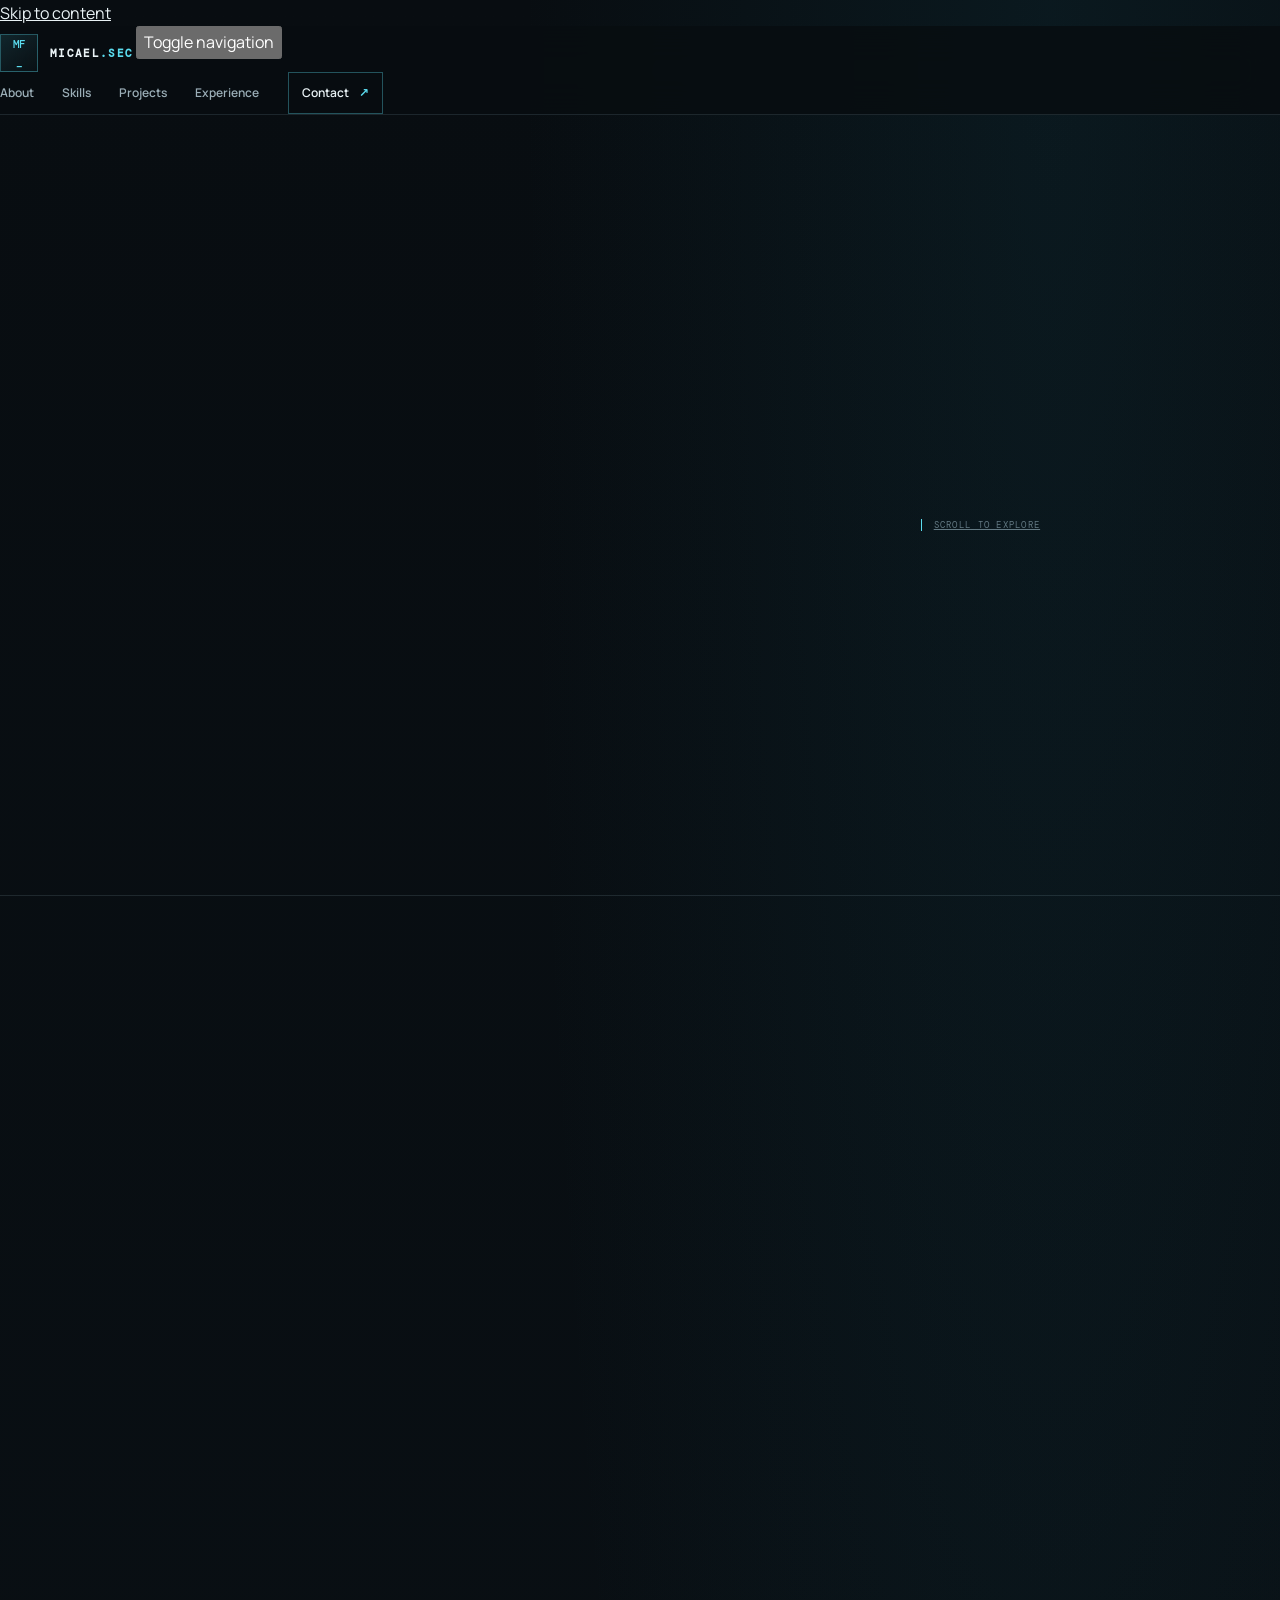
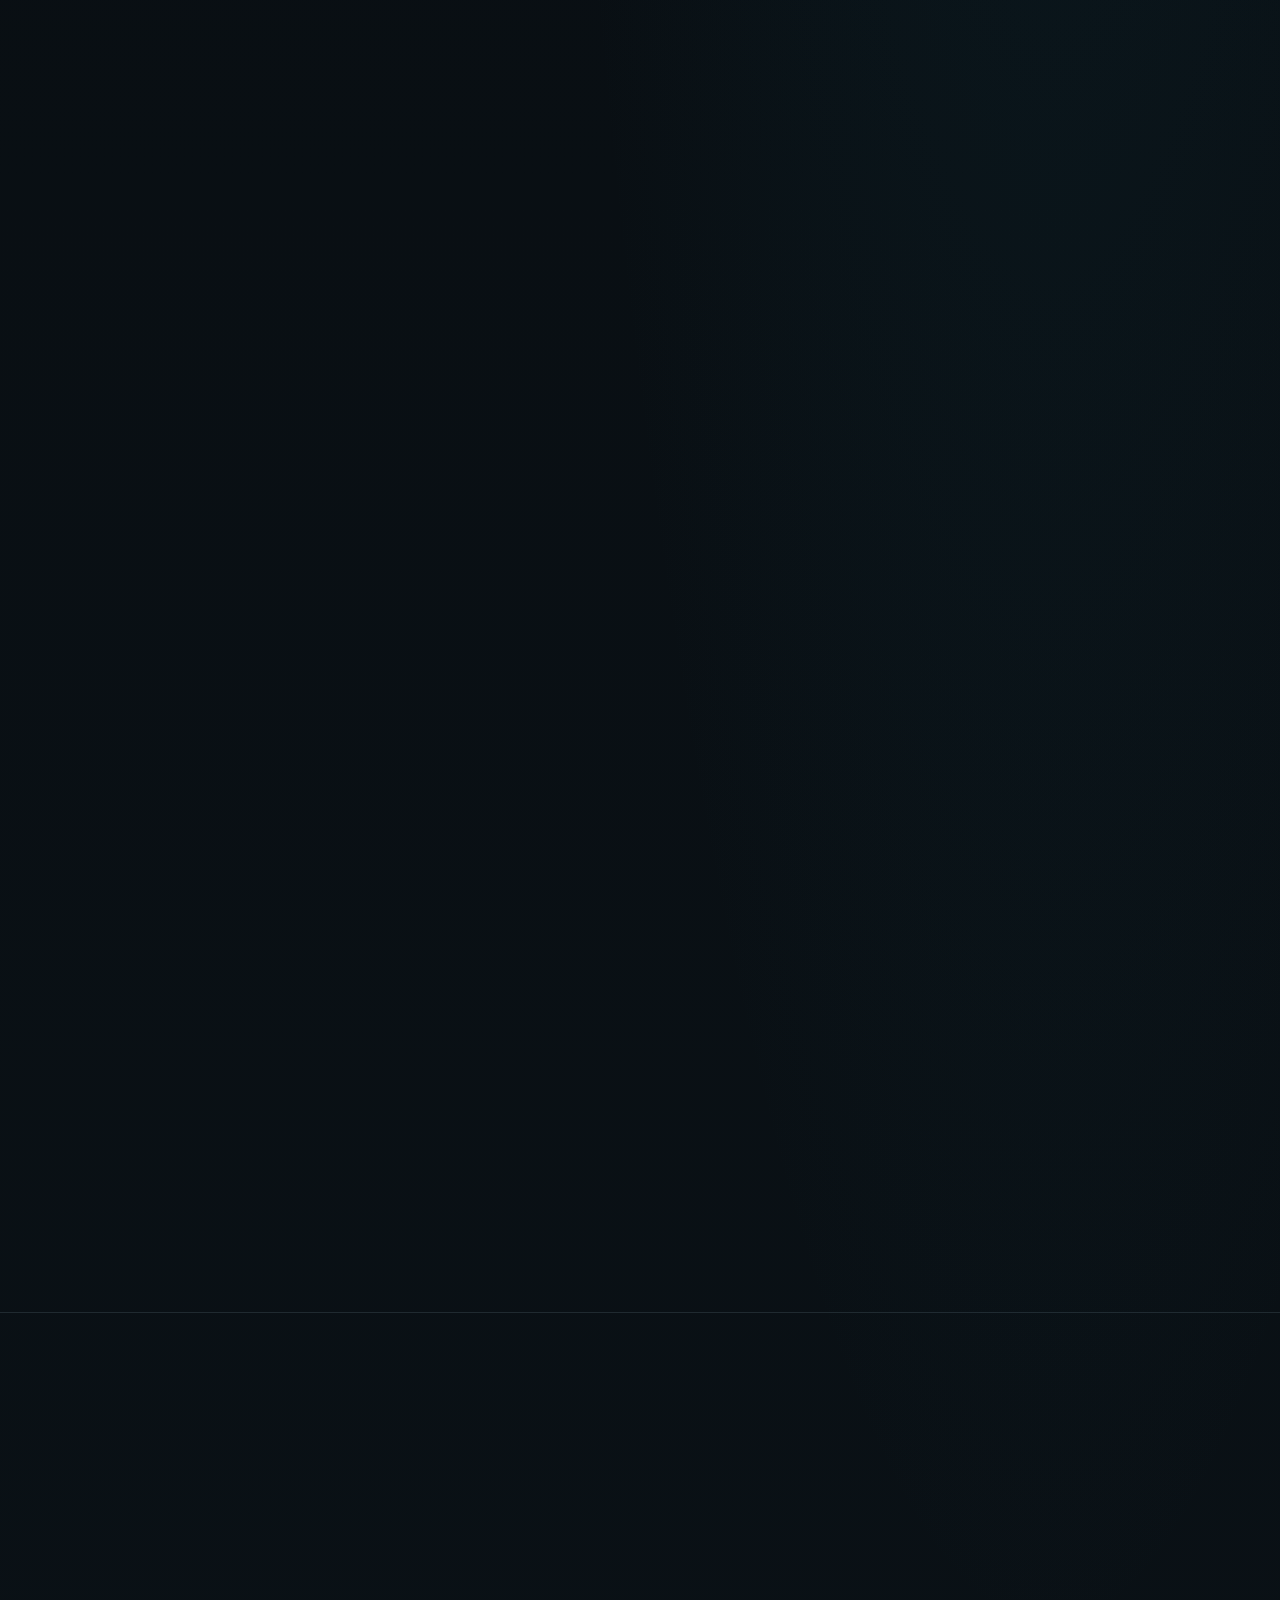
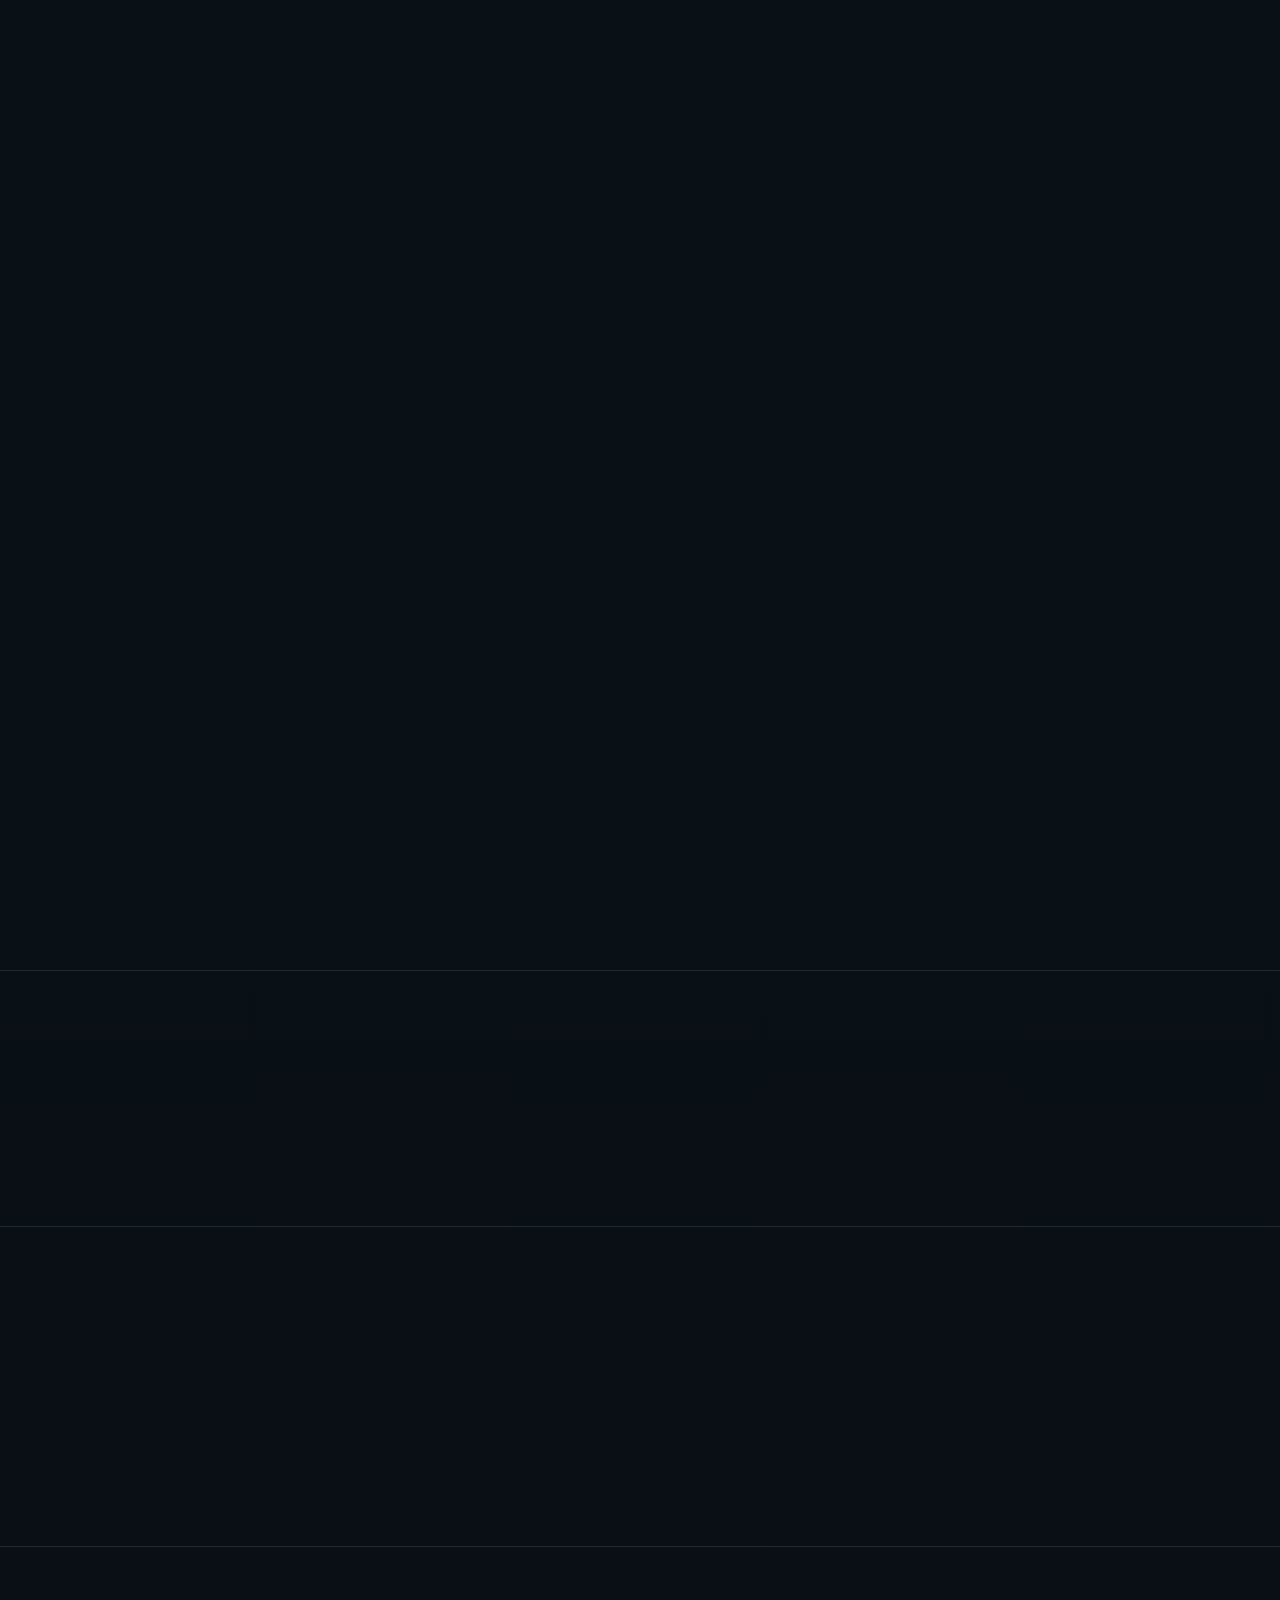
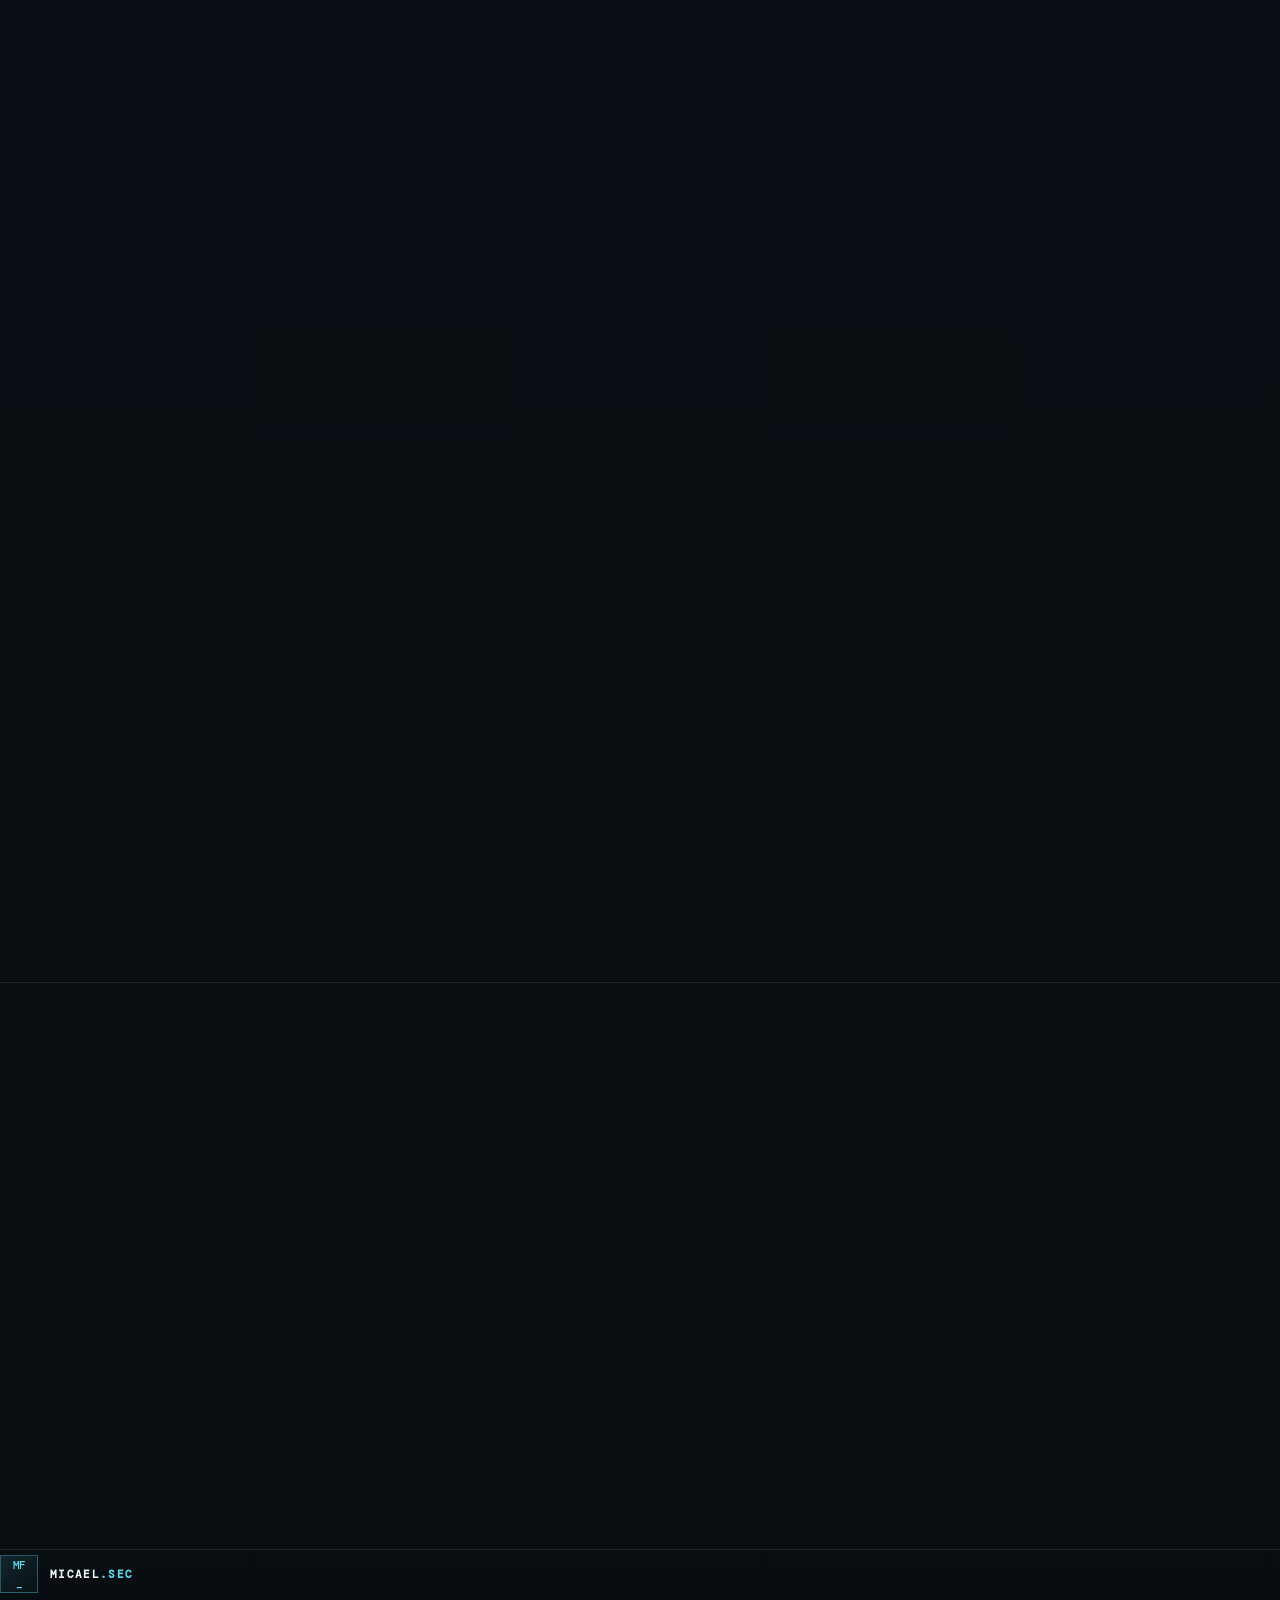
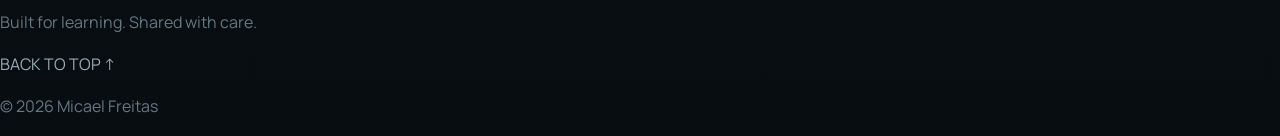
==== commit e46bbc5b: "Add files via upload" ====
--- a/index.html
+++ b/index.html
@@ -3,9 +3,9 @@
 <head>
   <meta charset="utf-8">
   <meta name="viewport" content="width=device-width, initial-scale=1">
-  <meta name="description" content="Micael Freitas — IT student building skills in cybersecurity, Linux, networking, and web development.">
+  <meta name="description" content="Micael Freitas — cybersecurity, network security, Linux and practical IT projects.">
   <meta name="theme-color" content="#07110f">
-  <title>Micael Freitas | Cybersecurity Portfolio</title>
+  <title>Micael Freitas — Cybersecurity Portfolio</title>
   <link rel="icon" href="assets/favicon.svg" type="image/svg+xml">
   <link rel="stylesheet" href="css/style.css">
   <script src="js/main.js" defer></script>
--- a/css/style.css
+++ b/css/style.css
@@ -1,250 +1,246 @@
-/* ==========================================================
-   MICAEL.SEC // THREAT-INTEL WORKSTATION
-   Replace the existing style.css with this file.
-   Distinct visual direction: graphite, amber incident markers,
-   cold cyan telemetry, dossier layouts and forensic gridwork.
-   ========================================================== */
+/* MICAEL.SEC / Cybersecurity Operations
+   Clean, professional SOC-inspired interface.
+   Cyan telemetry, graphite surfaces, precise data labels and quiet motion. */
+
+@import url('https://fonts.googleapis.com/css2?family=DM+Mono:wght@400;500&family=Manrope:wght@400;500;600;700;800&display=swap');
 
 :root {
-  --bg: #090c0f;
-  --surface: #10161b;
-  --surface-raised: #141d23;
-  --text: #e7edf0;
-  --muted: #91a0a8;
-  --dim: #52616a;
-  --line: rgba(153, 183, 194, .17);
-  --amber: #ffb84d;
-  --cyan: #73d9e8;
-  --red: #ff7468;
-  --mono: "SFMono-Regular", Consolas, "Liberation Mono", monospace;
-}
-
-html { scroll-behavior: smooth; background: var(--bg); }
+  color-scheme: dark;
+  --bg: #080d11;
+  --bg-soft: #0c1318;
+  --panel: #101a20;
+  --panel-raised: #132129;
+  --text: #e9f2f5;
+  --muted: #9aadb6;
+  --subtle: #637983;
+  --line: rgba(157, 190, 201, .15);
+  --line-strong: rgba(91, 220, 239, .34);
+  --cyan: #5bdcef;
+  --cyan-bright: #a1f3ff;
+  --cyan-dim: rgba(91, 220, 239, .09);
+  --mono: 'DM Mono', ui-monospace, SFMono-Regular, Consolas, monospace;
+  --sans: 'Manrope', Inter, system-ui, -apple-system, BlinkMacSystemFont, 'Segoe UI', sans-serif;
+  --content: 1160px;
+}
+
+* { box-sizing: border-box; }
+html { scroll-behavior: smooth; scroll-padding-top: 92px; background: var(--bg); }
 body {
+  margin: 0;
+  min-width: 320px;
   color: var(--text);
+  font-family: var(--sans);
   background:
-    radial-gradient(ellipse at 72% 0%, rgba(32, 83, 97, .18), transparent 34rem),
-    radial-gradient(ellipse at 0% 55%, rgba(255, 184, 77, .045), transparent 28rem),
-    var(--bg);
+    radial-gradient(ellipse at 82% 0%, rgba(27, 111, 132, .12), transparent 33rem),
+    linear-gradient(180deg, #080d11 0%, #0a1116 55%, #080d11 100%);
+  line-height: 1.65;
   overflow-x: hidden;
 }
-
-/* Subtle instrument-panel grid instead of the usual neon gradient. */
+a { color: inherit; transition: color .18s ease, border-color .18s ease, background .18s ease, transform .18s ease; }
+button, input, textarea { font: inherit; }
+::selection { color: #061014; background: var(--cyan); }
+:focus-visible { outline: 2px solid var(--cyan); outline-offset: 4px; }
+
 .background-grid {
-  opacity: .28;
+  position: fixed; inset: 0; z-index: -2; pointer-events: none;
+  opacity: .2;
   background-image:
-    linear-gradient(rgba(115,217,232,.045) 1px, transparent 1px),
-    linear-gradient(90deg, rgba(115,217,232,.045) 1px, transparent 1px);
-  background-size: 64px 64px;
-  mask-image: linear-gradient(to bottom, #000 0%, transparent 92%);
+    linear-gradient(rgba(91,220,239,.055) 1px, transparent 1px),
+    linear-gradient(90deg, rgba(91,220,239,.055) 1px, transparent 1px);
+  background-size: 72px 72px;
+  mask-image: linear-gradient(to bottom, #000, transparent 88%);
+}
+.ambient-one, .ambient-two {
+  position: fixed; z-index: -1; pointer-events: none; border-radius: 50%;
+  border: 1px solid rgba(91,220,239,.08);
 }
 .ambient-one {
-  width: 32rem; height: 32rem; left: -25rem; top: 22rem;
-  border: 1px solid rgba(255,184,77,.13);
-  background: radial-gradient(circle, rgba(255,184,77,.06), transparent 68%);
-  border-radius: 50%;
+  width: 34rem; height: 34rem; top: 18rem; left: -28rem;
+  background: radial-gradient(circle, rgba(91,220,239,.045), transparent 70%);
 }
 .ambient-two {
-  width: 36rem; height: 36rem; right: -28rem; top: -12rem;
-  border: 1px solid rgba(115,217,232,.12);
-  background: radial-gradient(circle, rgba(115,217,232,.06), transparent 70%);
-  border-radius: 50%;
-}
-
-/* Header: compact operations console bar. */
+  width: 30rem; height: 30rem; top: 50rem; right: -25rem;
+  background: radial-gradient(circle, rgba(91,220,239,.035), transparent 70%);
+}
 .site-header {
-  background: rgba(9,12,15,.9);
-  backdrop-filter: blur(16px);
+  position: sticky; top: 0; z-index: 50;
+  background: rgba(8,13,17,.86); backdrop-filter: blur(18px);
   border-bottom: 1px solid var(--line);
 }
+.header-inner {
+  width: min(var(--content), calc(100% - 48px)); min-height: 76px; margin: auto;
+  display: flex; align-items: center; justify-content: space-between; gap: 30px;
+}
+.brand { display: inline-flex; align-items: center; gap: 12px; text-decoration: none; flex-shrink: 0; }
 .brand-mark {
-  color: var(--amber);
-  border: 1px solid rgba(255,184,77,.65);
-  background: linear-gradient(135deg, rgba(255,184,77,.12), rgba(255,184,77,.015));
-  box-shadow: inset 0 0 18px rgba(255,184,77,.04);
-}
-.brand-label { color: var(--text); letter-spacing: .15em; }
-.brand-label span { color: var(--amber); }
-.site-nav a { color: var(--muted); }
+  width: 38px; height: 38px; display: grid; place-items: center;
+  border: 1px solid var(--line-strong); color: var(--cyan);
+  background: linear-gradient(145deg, rgba(91,220,239,.12), rgba(91,220,239,.015));
+  font: 500 11px var(--mono); letter-spacing: -.08em;
+}
+.brand-label { color: var(--text); font: 700 11px var(--mono); letter-spacing: .12em; text-transform: uppercase; }
+.brand-label span { color: var(--cyan); }
+.site-nav { display: flex; align-items: center; gap: clamp(15px, 2.2vw, 30px); }
+.site-nav a { text-decoration: none; color: var(--muted); font-size: 12px; font-weight: 600; }
 .site-nav a:hover, .site-nav a:focus-visible { color: var(--cyan); }
-.nav-contact { border-color: rgba(255,184,77,.35) !important; }
-.nav-contact span { color: var(--amber); }
-
-/* Hero is a field report: sharp typography and asymmetric console. */
+.nav-contact { padding: 10px 13px; border: 1px solid var(--line-strong); color: var(--text) !important; }
+.nav-contact span { color: var(--cyan); margin-left: 8px; }
+
+main, .site-footer { position: relative; z-index: 1; }
+.container { width: min(var(--content), calc(100% - 48px)); margin-inline: auto; }
 .hero {
-  position: relative;
-  min-height: min(790px, calc(100vh - 78px));
-  padding-top: clamp(70px, 9vh, 120px);
+  min-height: min(780px, calc(100vh - 76px)); padding: clamp(78px, 10vh, 124px) 0 88px;
+  display: flex; align-items: center;
+}
+.hero-grid {
+  display: grid; grid-template-columns: minmax(0, 1.1fr) minmax(330px, .9fr);
+  align-items: center; gap: clamp(44px, 7vw, 96px);
 }
 .eyebrow, .project-type, .project-status, .log-date, .fact-label, .card-index {
-  color: var(--amber) !important;
-  font-family: var(--mono);
-  letter-spacing: .13em;
-}
-.eyebrow::before {
-  content: "";
-  width: 7px; height: 7px;
-  background: var(--amber);
-  box-shadow: 0 0 0 4px rgba(255,184,77,.09);
-  transform: rotate(45deg);
-}
+  color: var(--cyan); font: 500 10px var(--mono); letter-spacing: .13em; text-transform: uppercase;
+}
+.eyebrow { display: flex; align-items: center; gap: 11px; margin-bottom: 24px; }
+.eyebrow::before { content: ""; width: 6px; height: 6px; background: var(--cyan); border-radius: 1px; box-shadow: 0 0 14px rgba(91,220,239,.55); }
 .hero h1 {
-  letter-spacing: -.07em;
-  line-height: .98;
-  text-shadow: 0 12px 60px rgba(115,217,232,.035);
+  max-width: 720px; margin: 0; font-size: clamp(3.2rem, 6.5vw, 6.2rem);
+  line-height: .99; letter-spacing: -.075em; font-weight: 700;
 }
 .text-gradient {
-  background: linear-gradient(100deg, #ffd18a 0%, var(--amber) 45%, var(--cyan) 100%);
-  -webkit-background-clip: text;
-  background-clip: text;
-  color: transparent;
+  color: var(--cyan); background: linear-gradient(100deg, var(--cyan-bright), var(--cyan) 58%, #70b9ce);
+  -webkit-background-clip: text; background-clip: text; -webkit-text-fill-color: transparent;
 }
 .hero-copy > p, .section-intro, .about-copy { color: var(--muted); }
-.hero-copy strong { color: var(--text); }
-.hero-meta { color: var(--dim); font-family: var(--mono); }
+.hero-copy > p { max-width: 570px; margin: 25px 0 28px; font-size: 15px; line-height: 1.9; }
+.hero-copy strong { color: var(--text); font-weight: 700; }
+.hero-actions { display: flex; flex-wrap: wrap; gap: 11px; }
+.button-primary, .button-quiet {
+  min-height: 46px; padding: 0 17px; display: inline-flex; align-items: center; justify-content: center; gap: 13px;
+  text-decoration: none; font-size: 12px; font-weight: 800; border: 1px solid transparent;
+}
+.button-primary { color: #061014; background: var(--cyan); border-color: var(--cyan); }
+.button-primary:hover { background: var(--cyan-bright); transform: translateY(-2px); }
+.button-quiet { color: var(--text); border-color: var(--line); background: rgba(255,255,255,.015); }
+.button-quiet:hover { color: var(--cyan); border-color: var(--line-strong); }
+.hero-meta { display: flex; flex-wrap: wrap; gap: 10px 14px; margin-top: 29px; color: var(--subtle); font: 10px var(--mono); }
 .hero-meta span:first-child { color: var(--cyan); }
-.scroll-cue {
-  border-left: 1px solid var(--amber);
-  color: var(--dim);
-  font-family: var(--mono);
-  letter-spacing: .13em;
-}
-
-/* Terminal styled as a live log inspection window. */
+.scroll-cue { margin-top: 38px; padding-left: 12px; border-left: 1px solid var(--cyan); color: var(--subtle); font: 9px var(--mono); letter-spacing: .14em; text-transform: uppercase; }
+
 .hero-panel {
-  border: 1px solid rgba(115,217,232,.29);
-  background:
-    linear-gradient(145deg, rgba(18,28,34,.97), rgba(10,15,19,.98));
-  box-shadow: 14px 18px 0 rgba(115,217,232,.025), 0 30px 90px rgba(0,0,0,.32);
-  position: relative;
+  position: relative; border: 1px solid var(--line-strong);
+  background: linear-gradient(145deg, rgba(17,29,36,.97), rgba(9,16,21,.98));
+  box-shadow: 0 28px 90px rgba(0,0,0,.24);
 }
 .hero-panel::before {
-  content: "LIVE / TELEMETRY";
-  position: absolute;
-  top: -11px; right: 16px;
-  padding: 4px 8px;
-  background: #090c0f;
-  color: var(--cyan);
-  border: 1px solid rgba(115,217,232,.26);
-  font: 9px var(--mono);
-  letter-spacing: .13em;
-}
-.terminal-top { border-bottom-color: var(--line); }
-.terminal-top > span, .terminal-muted, .terminal-bottom { color: var(--dim); }
-.terminal-lights i { background: #35444b; }
-.terminal-lights i:first-child {
-  background: var(--amber);
-  box-shadow: 0 0 9px rgba(255,184,77,.45);
-}
-.terminal-prompt { color: var(--amber); }
-.terminal-path { color: var(--cyan); }
-.terminal-line { color: #cbd7db; }
-.terminal-success { color: var(--cyan); }
-.terminal-success .status-dot {
-  background: var(--cyan);
-  box-shadow: 0 0 12px rgba(115,217,232,.45);
-}
-.terminal-divider { background: var(--line); }
-
-/* Buttons use incident-response amber, not a generic green CTA. */
-.button-primary {
-  color: #12100b !important;
-  background: var(--amber) !important;
-  border-color: var(--amber) !important;
-  box-shadow: 0 8px 30px rgba(255,184,77,.10);
-}
-.button-primary:hover {
-  background: #ffd28b !important;
-  transform: translateY(-2px);
-  box-shadow: 0 12px 32px rgba(255,184,77,.18);
-}
-.button-quiet, .project-link {
-  color: var(--text);
-  border-color: var(--line) !important;
-  background: rgba(255,255,255,.012);
-}
-.button-quiet:hover, .project-link:hover {
-  color: var(--cyan);
-  border-color: rgba(115,217,232,.5) !important;
-}
-
-/* Section headers, skills and project list feel like a technical dossier. */
-.section-block { border-top-color: var(--line); }
-.section-heading h2, .learning-panel h2, .contact-box h2 {
-  letter-spacing: -.055em;
-}
-.about-photo {
-  border-color: var(--line);
-  background: var(--surface);
-}
-.about-photo img { filter: saturate(.68) contrast(1.08); }
-.about-photo::after {
-  background:
-    linear-gradient(0deg, rgba(9,12,15,.8), transparent 55%),
-    repeating-linear-gradient(0deg, transparent 0 5px, rgba(115,217,232,.035) 6px);
-}
-.photo-tag {
-  color: var(--cyan);
-  border-color: var(--line);
-  background: rgba(9,12,15,.9);
-  font-family: var(--mono);
-}
-.fact, .skill-card, .learning-panel, .contact-box {
-  background: linear-gradient(145deg, rgba(18,27,33,.92), rgba(10,15,19,.9));
-  border-color: var(--line);
-  box-shadow: 0 18px 55px rgba(0,0,0,.10);
-}
-.fact-label { color: var(--dim) !important; }
-.fact-value { color: var(--text); }
-.skill-card { position: relative; overflow: hidden; }
-.skill-card::before {
-  content: "";
-  position: absolute; left: 0; top: 0; bottom: 0; width: 2px;
-  background: var(--cyan); opacity: .45;
-  transform: scaleY(.35); transform-origin: top;
-  transition: transform .25s ease, opacity .25s ease;
-}
-.skill-card:hover {
-  transform: translateY(-4px);
-  border-color: rgba(115,217,232,.4);
-}
-.skill-card:hover::before { transform: scaleY(1); opacity: 1; }
+  content: "OPS / TELEMETRY"; position: absolute; top: -10px; right: 18px;
+  padding: 3px 8px; background: var(--bg); border: 1px solid var(--line-strong);
+  color: var(--cyan); font: 9px var(--mono); letter-spacing: .12em;
+}
+.terminal-top { display: flex; align-items: center; justify-content: space-between; gap: 12px; padding: 16px 19px; border-bottom: 1px solid var(--line); color: var(--muted); font: 10px var(--mono); }
+.terminal-lights { display: flex; gap: 6px; }
+.terminal-lights i { width: 6px; height: 6px; background: #42555d; border-radius: 50%; }
+.terminal-lights i:first-child { background: var(--cyan); box-shadow: 0 0 9px rgba(91,220,239,.45); }
+.terminal-body { padding: 22px 20px 18px; font: 11px/1.95 var(--mono); }
+.terminal-muted, .terminal-bottom { color: var(--subtle); }
+.terminal-line { color: #c9d8dd; margin: 12px 0; overflow-wrap: anywhere; }
+.terminal-prompt { color: var(--cyan); }
+.terminal-path { color: #d5e8ed; }
+.terminal-success { color: var(--cyan); display: flex; align-items: center; gap: 9px; }
+.terminal-success .status-dot { width: 6px; height: 6px; display: inline-block; border-radius: 50%; background: var(--cyan); box-shadow: 0 0 10px rgba(91,220,239,.45); }
+.terminal-divider { height: 1px; background: var(--line); margin: 20px 0 13px; }
+.terminal-bottom { display: flex; justify-content: space-between; gap: 12px; font: 9px var(--mono); letter-spacing: .08em; }
+
+.section-block { padding: clamp(76px, 9vw, 118px) 0; border-top: 1px solid var(--line); }
+.section-heading { display: flex; align-items: end; justify-content: space-between; gap: 26px; margin-bottom: 38px; }
+.section-heading h2, .learning-panel h2, .contact-box h2 { margin: 8px 0 0; font-size: clamp(2rem, 4vw, 3.5rem); line-height: 1.08; letter-spacing: -.06em; font-weight: 700; }
+.section-intro { max-width: 460px; margin: 0; font-size: 13px; line-height: 1.9; }
+.about-grid { display: grid; grid-template-columns: minmax(250px, .78fr) minmax(0, 1.22fr); gap: clamp(35px, 7vw, 88px); align-items: start; }
+.about-photo { position: relative; min-height: 350px; overflow: hidden; background: var(--panel); border: 1px solid var(--line); }
+.about-photo img { display: block; width: 100%; height: 100%; min-height: 350px; object-fit: cover; filter: saturate(.72) contrast(1.04); }
+.about-photo::after { content: ""; position: absolute; inset: 0; pointer-events: none; background: linear-gradient(0deg, rgba(8,13,17,.72), transparent 54%); }
+.photo-tag { position: absolute; z-index: 1; left: 15px; bottom: 15px; padding: 9px 11px; border: 1px solid var(--line-strong); background: rgba(8,13,17,.9); color: var(--cyan); font: 9px var(--mono); }
+.about-copy { font-size: 14px; line-height: 1.95; }
+.about-copy p { margin: 0 0 16px; }
+.facts-grid { display: grid; grid-template-columns: repeat(2, minmax(0,1fr)); gap: 10px; margin-top: 26px; }
+.fact { padding: 15px; border: 1px solid var(--line); background: rgba(255,255,255,.012); }
+.fact-label { display: block; margin-bottom: 7px; color: var(--subtle); font-size: 9px; }
+.fact-value { color: var(--text); font-size: 12px; }
+
+.skills-grid { display: grid; grid-template-columns: repeat(3, minmax(0,1fr)); gap: 12px; }
+.skill-card, .learning-panel, .contact-box {
+  border: 1px solid var(--line); background: linear-gradient(145deg, rgba(17,27,33,.86), rgba(10,16,20,.88));
+}
+.skill-card { position: relative; min-height: 190px; padding: 22px; overflow: hidden; transition: transform .2s ease, border-color .2s ease, background .2s ease; }
+.skill-card::before { content: ""; position: absolute; left: 0; top: 0; width: 30px; height: 2px; background: var(--cyan); opacity: .65; }
+.skill-card:hover { transform: translateY(-3px); border-color: var(--line-strong); background: var(--panel-raised); }
 .skill-icon { color: var(--cyan); }
-.tag-list span {
-  color: #b7c5cb;
-  border-color: var(--line);
-  background: rgba(115,217,232,.035);
-  font-family: var(--mono);
-}
-.project-card { border-top-color: var(--line); }
-.project-card:last-child { border-bottom-color: var(--line); }
-.project-number { color: var(--amber); font-family: var(--mono); }
-.project-card:hover .project-number { color: var(--cyan); }
-.log-list { border-left-color: rgba(255,184,77,.28); }
-.log-dot { background: var(--amber); box-shadow: 0 0 10px rgba(255,184,77,.2); }
-.log-dot-dim { background: #46545b; }
-.site-footer { border-top-color: var(--line); }
+.skill-card h3 { margin: 18px 0 8px; font-size: 14px; letter-spacing: -.02em; }
+.skill-card p { margin: 0; color: var(--muted); font-size: 12px; line-height: 1.8; }
+.tag-list { display: flex; flex-wrap: wrap; gap: 7px; margin-top: 15px; }
+.tag-list span { padding: 5px 7px; color: #b8cbd1; border: 1px solid var(--line); background: rgba(91,220,239,.025); font: 9px var(--mono); }
+
+.project-list { border-top: 1px solid var(--line); }
+.project-card { display: grid; grid-template-columns: 78px minmax(0,1fr) auto; gap: 24px; align-items: start; padding: 28px 0; border-bottom: 1px solid var(--line); }
+.project-number { color: var(--cyan); font: 12px var(--mono); padding-top: 3px; }
+.project-card h3 { margin: 7px 0 9px; font-size: clamp(1.15rem, 2vw, 1.55rem); letter-spacing: -.035em; }
+.project-card p { max-width: 680px; margin: 0; color: var(--muted); font-size: 13px; line-height: 1.85; }
+.project-link { display: inline-flex; align-items: center; gap: 9px; margin-top: 14px; padding: 8px 11px; text-decoration: none; border: 1px solid var(--line); font-size: 11px; font-weight: 700; white-space: nowrap; }
+.project-link:hover { color: var(--cyan); border-color: var(--line-strong); }
+.project-status { padding: 6px 8px; border: 1px solid var(--line); font-size: 9px; white-space: nowrap; }
+
+.learning-panel { padding: clamp(24px, 4vw, 42px); }
+.learning-panel h2 { font-size: clamp(1.8rem, 3vw, 2.7rem); }
+.log-list { margin-top: 28px; margin-left: 5px; padding-left: 25px; border-left: 1px solid rgba(91,220,239,.25); }
+.log-entry { position: relative; padding: 0 0 27px; }
+.log-entry:last-child { padding-bottom: 0; }
+.log-dot { position: absolute; left: -30px; top: 5px; width: 9px; height: 9px; border: 2px solid var(--bg); border-radius: 50%; background: var(--cyan); box-shadow: 0 0 0 1px rgba(91,220,239,.4); }
+.log-dot-dim { background: #435760; box-shadow: 0 0 0 1px rgba(91,220,239,.12); }
+.log-date { font-size: 9px; }
+.log-entry h3 { margin: 6px 0 5px; font-size: 14px; }
+.log-entry p { margin: 0; color: var(--muted); font-size: 12px; line-height: 1.8; }
+
+.contact-box { padding: clamp(26px, 5vw, 52px); display: flex; justify-content: space-between; align-items: end; gap: 32px; }
+.contact-box h2 { max-width: 580px; }
+.contact-box p { max-width: 530px; color: var(--muted); font-size: 13px; }
+.contact-links { display: flex; flex-wrap: wrap; gap: 10px; }
+.contact-links a { display: inline-flex; align-items: center; gap: 9px; padding: 12px 14px; text-decoration: none; border: 1px solid var(--line); font-size: 11px; font-weight: 700; }
+.contact-links a:hover { color: var(--cyan); border-color: var(--line-strong); }
+.site-footer { border-top: 1px solid var(--line); color: var(--subtle); }
+.footer-inner { width: min(var(--content), calc(100% - 48px)); margin: auto; padding: 24px 0; display: flex; justify-content: space-between; align-items: center; gap: 18px; font: 10px var(--mono); }
+.back-top { color: var(--muted); text-decoration: none; }
 .back-top:hover { color: var(--cyan); }
 
-/* Small telemetry markers and crisp focus states. */
-a { transition: color .2s ease, border-color .2s ease, transform .2s ease, box-shadow .2s ease; }
-:focus-visible { outline: 2px solid var(--cyan); outline-offset: 4px; }
-::selection { color: #080b0e; background: var(--amber); }
-
-@media (max-width: 900px) {
-  .hero { min-height: auto; padding-top: 70px; }
-  .hero-panel { margin-top: 14px; }
-}
-@media (max-width: 680px) {
-  .hero { padding-top: 54px; padding-bottom: 62px; }
-  .hero h1 { font-size: clamp(2.9rem, 14vw, 4.5rem); }
-  .hero-panel::after { display: none; }
+/* Existing reveal effects, with low-motion accessibility support. */
+.reveal { opacity: 0; transform: translateY(14px); transition: opacity .55s ease, transform .55s ease; }
+.reveal.visible { opacity: 1; transform: translateY(0); }
+
+@media (max-width: 960px) {
+  .hero-grid { grid-template-columns: minmax(0,1fr); gap: 48px; }
+  .hero { min-height: auto; }
+  .hero-copy { max-width: 760px; }
+  .hero-panel { max-width: 650px; }
+  .skills-grid { grid-template-columns: repeat(2, minmax(0,1fr)); }
+  .contact-box { align-items: start; flex-direction: column; }
+}
+@media (max-width: 700px) {
+  .header-inner, .container, .footer-inner { width: min(100% - 32px, var(--content)); }
+  .header-inner { min-height: 68px; }
+  .site-nav { gap: 12px; }
+  .site-nav a { font-size: 11px; }
+  .site-nav a:not(.nav-contact) { display: none; }
+  .hero { padding: 62px 0 68px; }
+  .hero h1 { font-size: clamp(2.85rem, 13vw, 4.6rem); }
   .section-heading { align-items: start; flex-direction: column; }
+  .about-grid { grid-template-columns: 1fr; }
+  .about-photo, .about-photo img { min-height: 280px; max-height: 430px; }
+  .project-card { grid-template-columns: 36px minmax(0,1fr); gap: 12px; }
+  .project-status { grid-column: 2; justify-self: start; }
+  .skills-grid { grid-template-columns: 1fr; }
+  .skill-card { min-height: 0; }
+  .contact-links { width: 100%; }
+  .contact-links a { flex: 1 1 auto; }
+  .footer-inner { align-items: start; flex-direction: column; }
 }
 @media (prefers-reduced-motion: reduce) {
-  *, *::before, *::after {
-    scroll-behavior: auto !important;
-    animation-duration: .01ms !important;
-    transition-duration: .01ms !important;
-  }
-}
+  *, *::before, *::after { scroll-behavior: auto !important; animation-duration: .01ms !important; transition-duration: .01ms !important; }
+  .reveal { opacity: 1; transform: none; }
+}
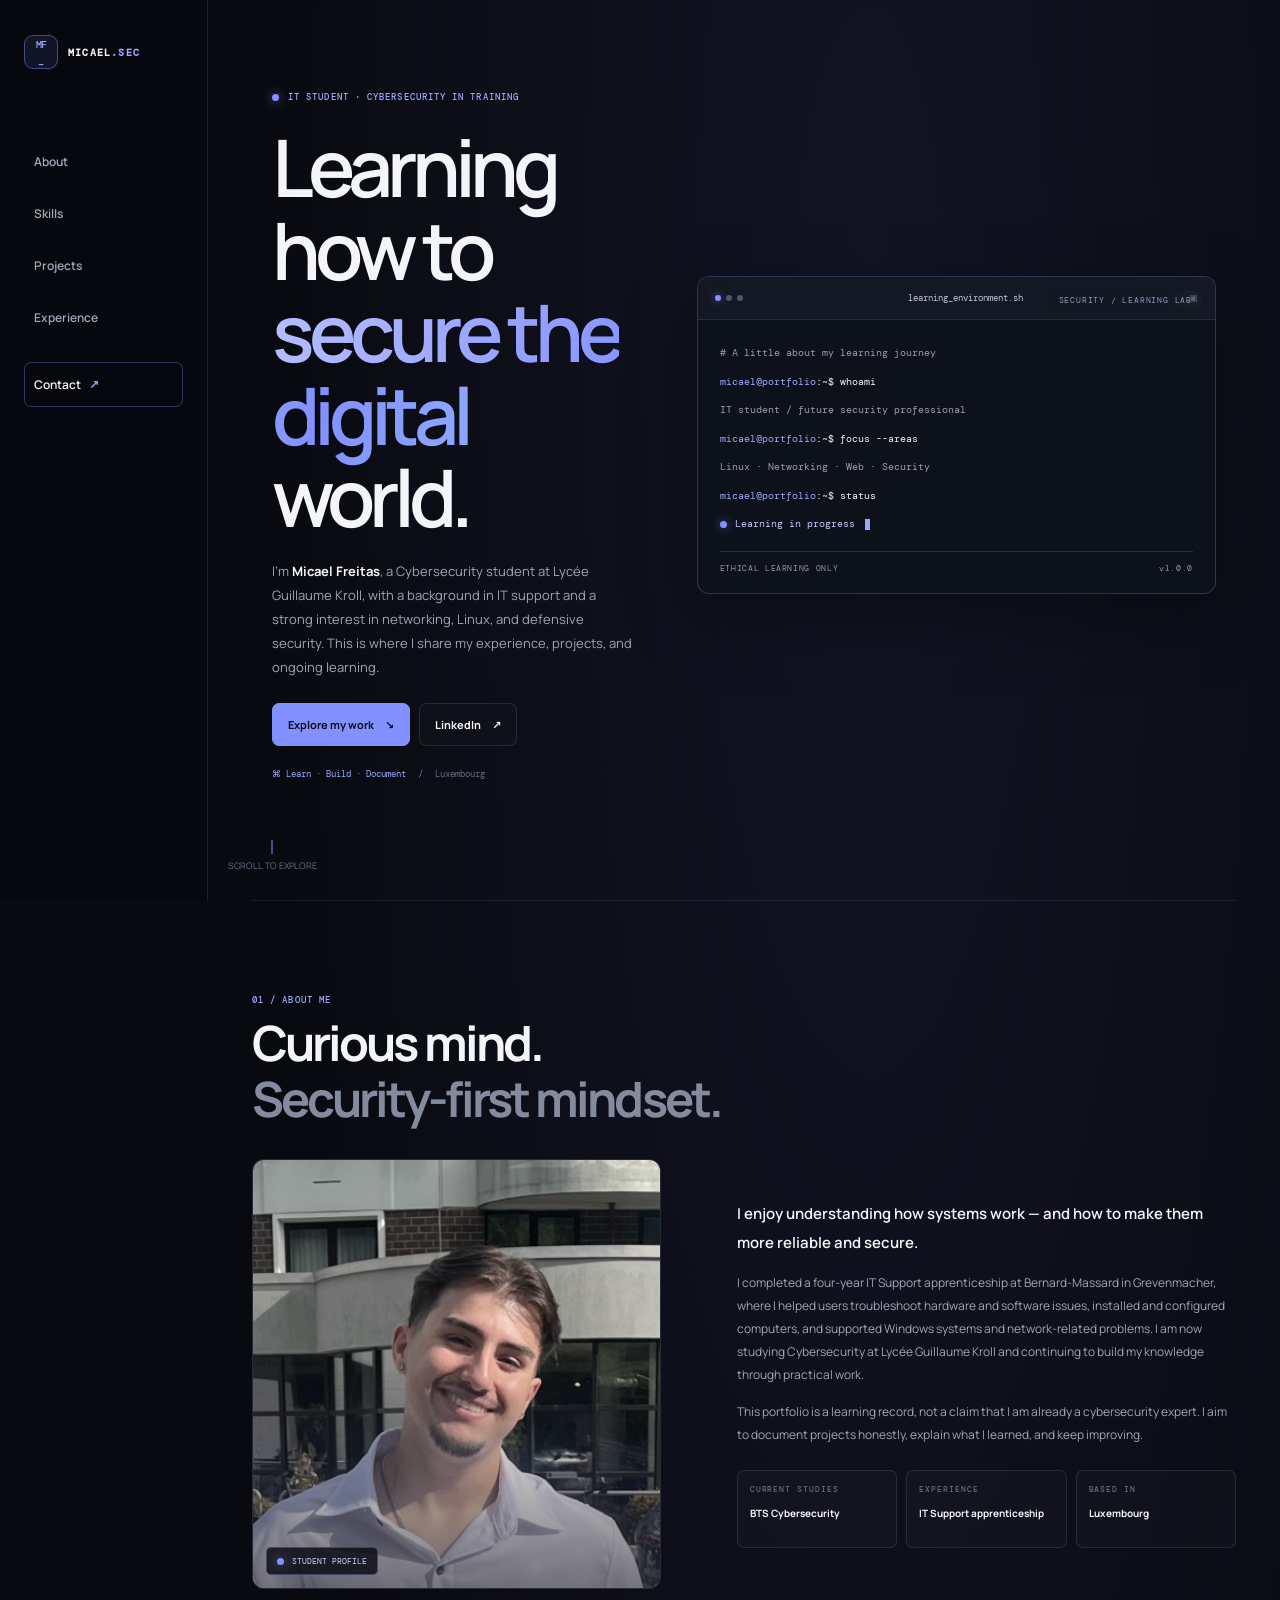
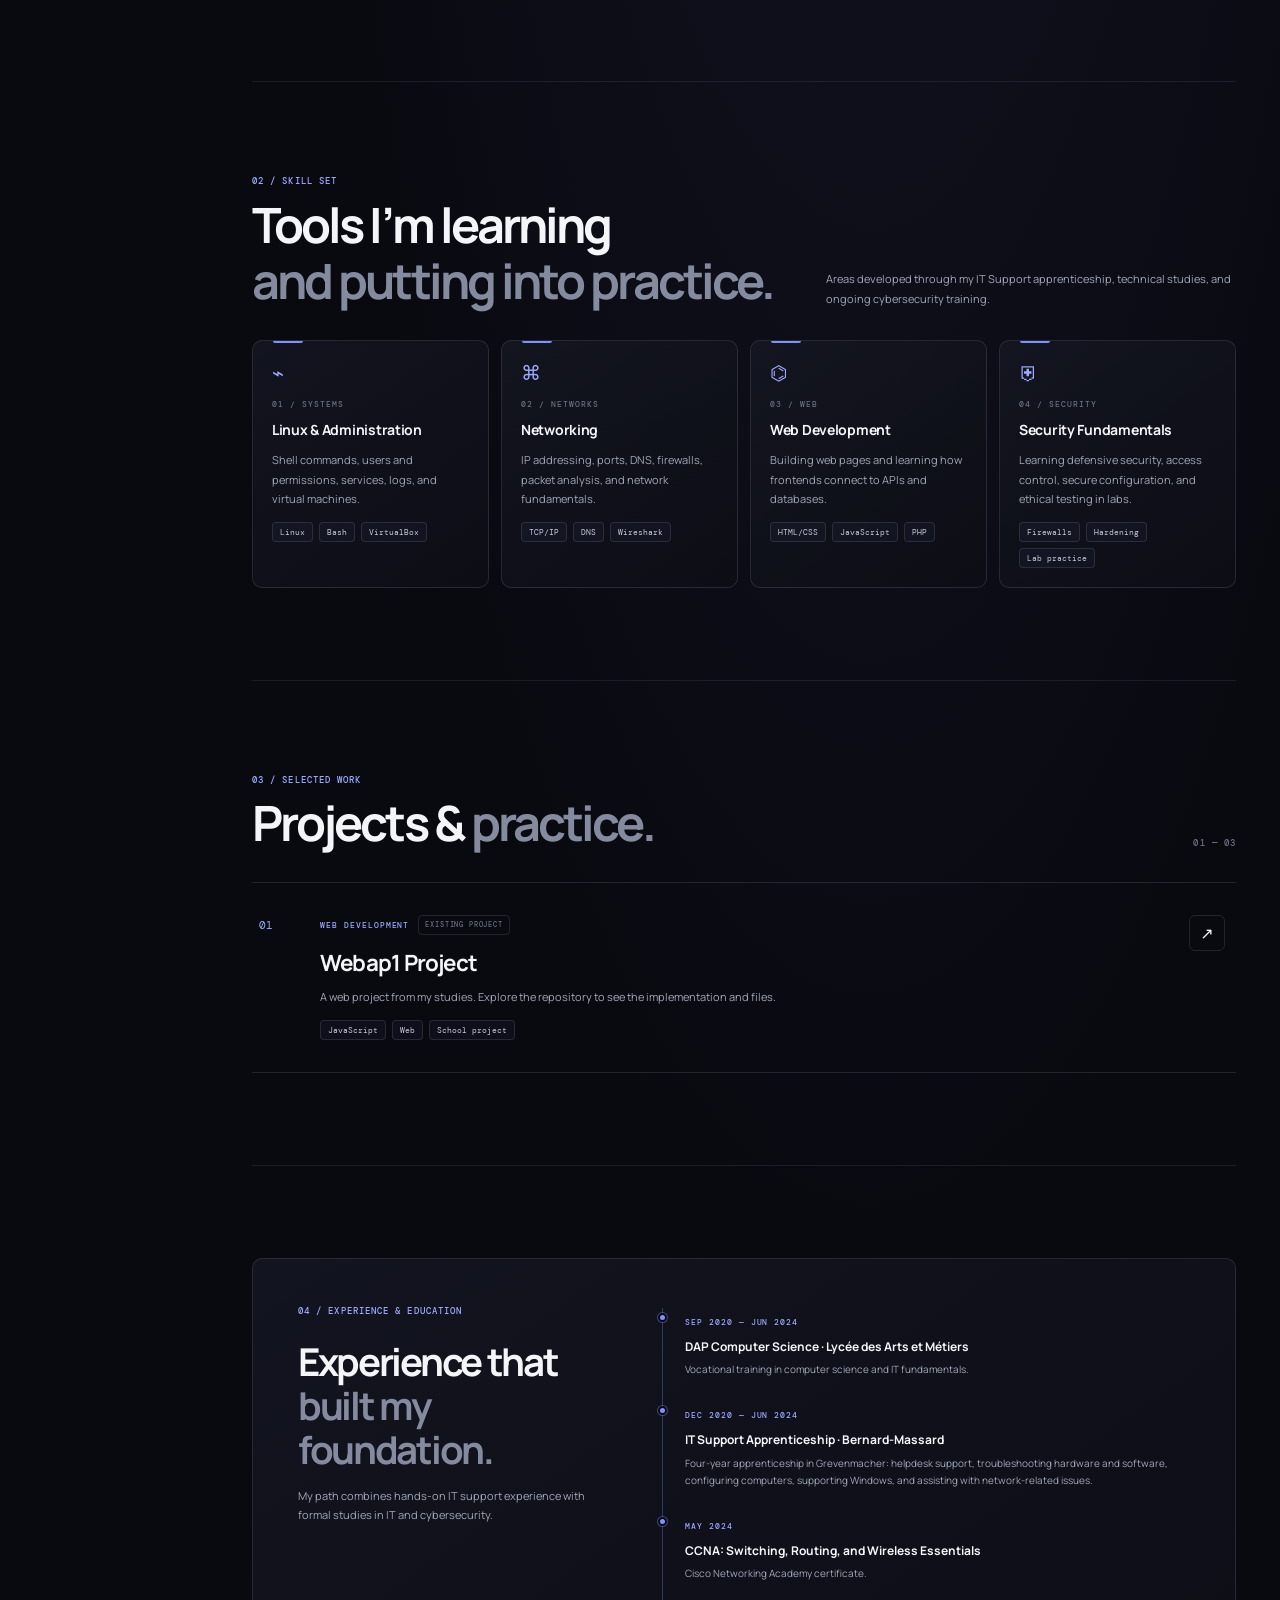
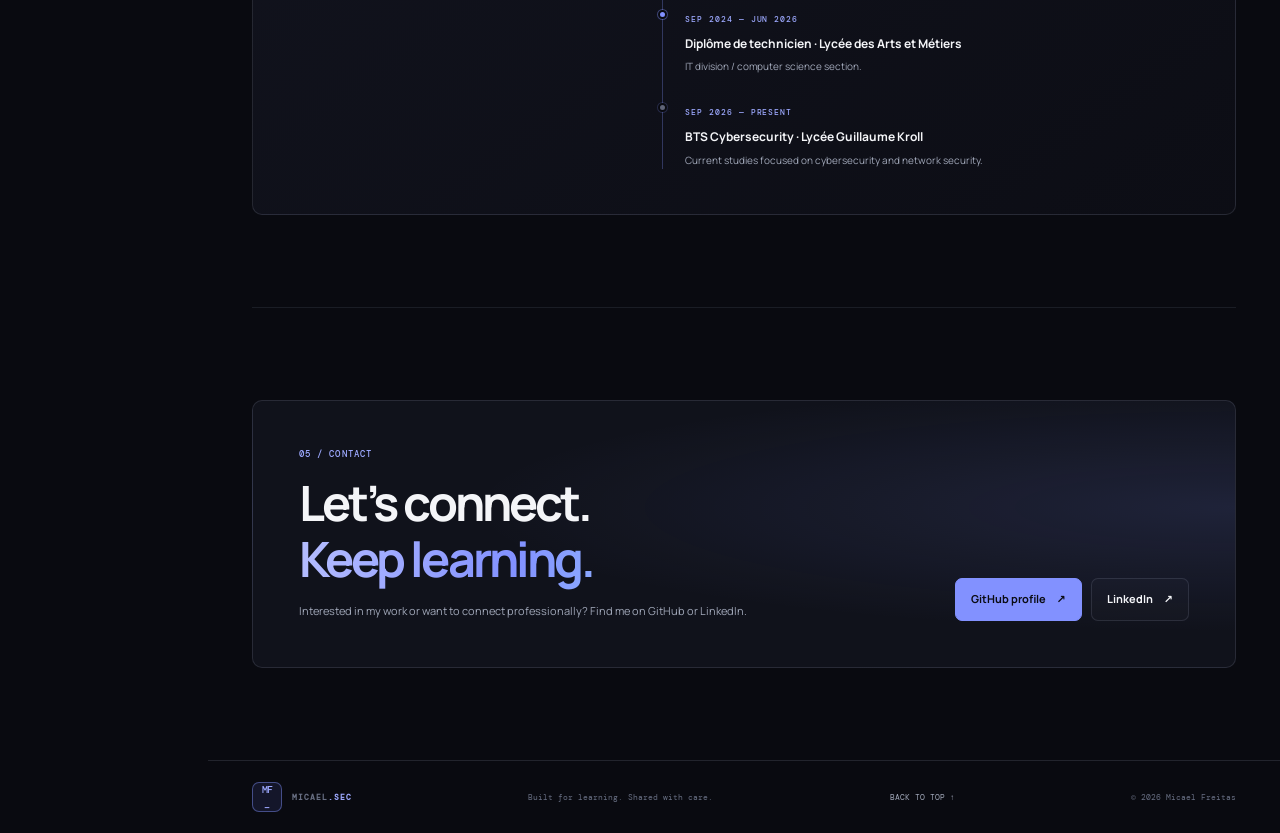
==== commit 72f83a18: "Add files via upload" ====
--- a/index.html
+++ b/index.html
@@ -54,7 +54,7 @@
         </div>
       </div>
 
-      <div class="hero-panel reveal" aria-label="Decorative security terminal">
+      <div class="hero-panel reveal" aria-label="Cybersecurity learning terminal">
         <div class="terminal-top">
           <div class="terminal-lights"><i></i><i></i><i></i></div>
           <span>learning_environment.sh</span>
--- a/css/style.css
+++ b/css/style.css
@@ -1,246 +1,327 @@
-/* MICAEL.SEC / Cybersecurity Operations
-   Clean, professional SOC-inspired interface.
-   Cyan telemetry, graphite surfaces, precise data labels and quiet motion. */
-
 @import url('https://fonts.googleapis.com/css2?family=DM+Mono:wght@400;500&family=Manrope:wght@400;500;600;700;800&display=swap');
 
 :root {
   color-scheme: dark;
-  --bg: #080d11;
-  --bg-soft: #0c1318;
-  --panel: #101a20;
-  --panel-raised: #132129;
-  --text: #e9f2f5;
-  --muted: #9aadb6;
-  --subtle: #637983;
-  --line: rgba(157, 190, 201, .15);
-  --line-strong: rgba(91, 220, 239, .34);
-  --cyan: #5bdcef;
-  --cyan-bright: #a1f3ff;
-  --cyan-dim: rgba(91, 220, 239, .09);
+  --black: #090a10;
+  --surface: #10121b;
+  --surface-2: #151824;
+  --white: #f4f5f8;
+  --gray: #a0a7b8;
+  --gray-low: #686f83;
+  --stroke: rgba(180, 190, 220, .14);
+  --blue: #8291ff;
+  --blue-bright: #9da9ff;
+  --blue-wash: rgba(113, 126, 255, .11);
+  --sans: 'Manrope', Inter, system-ui, -apple-system, BlinkMacSystemFont, 'Segoe UI', sans-serif;
   --mono: 'DM Mono', ui-monospace, SFMono-Regular, Consolas, monospace;
-  --sans: 'Manrope', Inter, system-ui, -apple-system, BlinkMacSystemFont, 'Segoe UI', sans-serif;
-  --content: 1160px;
+  --page: 1160px;
 }
 
 * { box-sizing: border-box; }
-html { scroll-behavior: smooth; scroll-padding-top: 92px; background: var(--bg); }
+html { scroll-behavior: smooth; scroll-padding-top: 90px; background: var(--black); }
 body {
+  min-width: 320px;
   margin: 0;
-  min-width: 320px;
-  color: var(--text);
-  font-family: var(--sans);
-  background:
-    radial-gradient(ellipse at 82% 0%, rgba(27, 111, 132, .12), transparent 33rem),
-    linear-gradient(180deg, #080d11 0%, #0a1116 55%, #080d11 100%);
-  line-height: 1.65;
   overflow-x: hidden;
-}
-a { color: inherit; transition: color .18s ease, border-color .18s ease, background .18s ease, transform .18s ease; }
-button, input, textarea { font: inherit; }
-::selection { color: #061014; background: var(--cyan); }
-:focus-visible { outline: 2px solid var(--cyan); outline-offset: 4px; }
-
-.background-grid {
-  position: fixed; inset: 0; z-index: -2; pointer-events: none;
-  opacity: .2;
-  background-image:
-    linear-gradient(rgba(91,220,239,.055) 1px, transparent 1px),
-    linear-gradient(90deg, rgba(91,220,239,.055) 1px, transparent 1px);
-  background-size: 72px 72px;
-  mask-image: linear-gradient(to bottom, #000, transparent 88%);
-}
-.ambient-one, .ambient-two {
-  position: fixed; z-index: -1; pointer-events: none; border-radius: 50%;
-  border: 1px solid rgba(91,220,239,.08);
-}
-.ambient-one {
-  width: 34rem; height: 34rem; top: 18rem; left: -28rem;
-  background: radial-gradient(circle, rgba(91,220,239,.045), transparent 70%);
-}
-.ambient-two {
-  width: 30rem; height: 30rem; top: 50rem; right: -25rem;
-  background: radial-gradient(circle, rgba(91,220,239,.035), transparent 70%);
-}
-.site-header {
-  position: sticky; top: 0; z-index: 50;
-  background: rgba(8,13,17,.86); backdrop-filter: blur(18px);
-  border-bottom: 1px solid var(--line);
-}
-.header-inner {
-  width: min(var(--content), calc(100% - 48px)); min-height: 76px; margin: auto;
-  display: flex; align-items: center; justify-content: space-between; gap: 30px;
-}
-.brand { display: inline-flex; align-items: center; gap: 12px; text-decoration: none; flex-shrink: 0; }
-.brand-mark {
-  width: 38px; height: 38px; display: grid; place-items: center;
-  border: 1px solid var(--line-strong); color: var(--cyan);
-  background: linear-gradient(145deg, rgba(91,220,239,.12), rgba(91,220,239,.015));
-  font: 500 11px var(--mono); letter-spacing: -.08em;
-}
-.brand-label { color: var(--text); font: 700 11px var(--mono); letter-spacing: .12em; text-transform: uppercase; }
-.brand-label span { color: var(--cyan); }
-.site-nav { display: flex; align-items: center; gap: clamp(15px, 2.2vw, 30px); }
-.site-nav a { text-decoration: none; color: var(--muted); font-size: 12px; font-weight: 600; }
-.site-nav a:hover, .site-nav a:focus-visible { color: var(--cyan); }
-.nav-contact { padding: 10px 13px; border: 1px solid var(--line-strong); color: var(--text) !important; }
-.nav-contact span { color: var(--cyan); margin-left: 8px; }
-
-main, .site-footer { position: relative; z-index: 1; }
-.container { width: min(var(--content), calc(100% - 48px)); margin-inline: auto; }
-.hero {
-  min-height: min(780px, calc(100vh - 76px)); padding: clamp(78px, 10vh, 124px) 0 88px;
-  display: flex; align-items: center;
-}
-.hero-grid {
-  display: grid; grid-template-columns: minmax(0, 1.1fr) minmax(330px, .9fr);
-  align-items: center; gap: clamp(44px, 7vw, 96px);
-}
-.eyebrow, .project-type, .project-status, .log-date, .fact-label, .card-index {
-  color: var(--cyan); font: 500 10px var(--mono); letter-spacing: .13em; text-transform: uppercase;
-}
-.eyebrow { display: flex; align-items: center; gap: 11px; margin-bottom: 24px; }
-.eyebrow::before { content: ""; width: 6px; height: 6px; background: var(--cyan); border-radius: 1px; box-shadow: 0 0 14px rgba(91,220,239,.55); }
-.hero h1 {
-  max-width: 720px; margin: 0; font-size: clamp(3.2rem, 6.5vw, 6.2rem);
-  line-height: .99; letter-spacing: -.075em; font-weight: 700;
-}
-.text-gradient {
-  color: var(--cyan); background: linear-gradient(100deg, var(--cyan-bright), var(--cyan) 58%, #70b9ce);
-  -webkit-background-clip: text; background-clip: text; -webkit-text-fill-color: transparent;
-}
-.hero-copy > p, .section-intro, .about-copy { color: var(--muted); }
-.hero-copy > p { max-width: 570px; margin: 25px 0 28px; font-size: 15px; line-height: 1.9; }
-.hero-copy strong { color: var(--text); font-weight: 700; }
-.hero-actions { display: flex; flex-wrap: wrap; gap: 11px; }
-.button-primary, .button-quiet {
-  min-height: 46px; padding: 0 17px; display: inline-flex; align-items: center; justify-content: center; gap: 13px;
-  text-decoration: none; font-size: 12px; font-weight: 800; border: 1px solid transparent;
-}
-.button-primary { color: #061014; background: var(--cyan); border-color: var(--cyan); }
-.button-primary:hover { background: var(--cyan-bright); transform: translateY(-2px); }
-.button-quiet { color: var(--text); border-color: var(--line); background: rgba(255,255,255,.015); }
-.button-quiet:hover { color: var(--cyan); border-color: var(--line-strong); }
-.hero-meta { display: flex; flex-wrap: wrap; gap: 10px 14px; margin-top: 29px; color: var(--subtle); font: 10px var(--mono); }
-.hero-meta span:first-child { color: var(--cyan); }
-.scroll-cue { margin-top: 38px; padding-left: 12px; border-left: 1px solid var(--cyan); color: var(--subtle); font: 9px var(--mono); letter-spacing: .14em; text-transform: uppercase; }
-
+  color: var(--white);
+  background: radial-gradient(ellipse at 68% 8%, rgba(69, 74, 145, .16), transparent 38rem), var(--black);
+  font: 400 14px/1.75 var(--sans);
+  -webkit-font-smoothing: antialiased;
+}
+::selection { color: white; background: #5968dd; }
+a { color: inherit; transition: color .2s ease, background .2s ease, border-color .2s ease, transform .2s ease; }
+button { color: inherit; font: inherit; }
+:focus-visible { outline: 2px solid var(--blue-bright); outline-offset: 4px; }
+.sr-only { position: absolute; width: 1px; height: 1px; padding: 0; margin: -1px; overflow: hidden; clip: rect(0,0,0,0); white-space: nowrap; border: 0; }
+.skip-link { position: fixed; z-index: 100; top: 12px; left: 12px; padding: 10px 14px; color: #080910; background: var(--blue-bright); transform: translateY(-150%); }
+.skip-link:focus { transform: translateY(0); }
+
+/* Very quiet technical texture behind the content */
+.background-grid { position: fixed; inset: 0; z-index: -2; pointer-events: none; opacity: .13; background-image: radial-gradient(rgba(180,190,220,.55) .7px,transparent .7px); background-size: 34px 34px; mask-image: linear-gradient(#000,transparent 84%); }
+.ambient { position: fixed; z-index: -1; width: 34rem; height: 34rem; border-radius: 50%; pointer-events: none; filter: blur(2px); }
+.ambient-one { top: 12rem; left: -29rem; border: 1px solid rgba(130,145,255,.1); background: radial-gradient(circle,rgba(130,145,255,.08),transparent 70%); }
+.ambient-two { top: 68rem; right: -28rem; border: 1px solid rgba(130,145,255,.07); background: radial-gradient(circle,rgba(130,145,255,.06),transparent 70%); }
+
+.site-header { position: sticky; z-index: 20; top: 0; display: flex; min-height: 74px; align-items: center; justify-content: space-between; padding: 0 max(25px,calc((100vw - var(--page))/2)); border-bottom: 1px solid rgba(180,190,220,.08); background: rgba(9,10,16,.78); backdrop-filter: blur(16px); }
+.brand { display: inline-flex; align-items: center; gap: 10px; flex: 0 0 auto; text-decoration: none; }
+.brand-mark { display: grid; width: 34px; height: 34px; place-items: center; border: 1px solid rgba(130,145,255,.44); border-radius: 9px; color: var(--blue-bright); background: var(--blue-wash); font: 500 10px var(--mono); letter-spacing: -.08em; }
+.brand-mark span, .brand-label span { color: var(--blue-bright); }
+.brand-label { font: 700 10px var(--mono); letter-spacing: .12em; }
+.site-nav { display: flex; align-items: center; gap: clamp(17px,2.6vw,32px); }
+.site-nav a { color: var(--gray); font-size: 11px; font-weight: 600; text-decoration: none; }
+.site-nav a:hover { color: var(--white); }
+.site-nav .nav-contact { padding: 8px 12px; border: 1px solid var(--stroke); border-radius: 7px; color: var(--white); }
+.nav-contact span { margin-left: 6px; color: var(--blue-bright); }
+.menu-toggle { display: none; }
+.section-wrap { width: min(var(--page),calc(100% - 50px)); margin-inline: auto; }
+
+/* Hero follows the spacious, image-led reference layout */
+.hero { position: relative; display: grid; min-height: min(820px,calc(100svh - 74px)); grid-template-columns: minmax(0,.86fr) minmax(420px,1.14fr); align-items: center; gap: clamp(44px,7vw,88px); padding-block: 65px 100px; }
+.hero-copy { max-width: 520px; }
+.eyebrow, .card-index, .project-type, .project-status, .fact-label, .log-date, .small-counter { color: var(--blue-bright); font: 500 9px/1.6 var(--mono); letter-spacing: .12em; text-transform: uppercase; }
+.eyebrow { display: flex; align-items: center; gap: 9px; margin: 0 0 22px; }
+.status-dot { display: inline-block; width: 7px; height: 7px; flex: 0 0 auto; border-radius: 50%; background: var(--blue); box-shadow: 0 0 11px rgba(130,145,255,.65); }
+.hero h1 { margin: 0; font-size: clamp(3.1rem,6vw,5.8rem); font-weight: 600; line-height: 1.04; letter-spacing: -.075em; }
+.text-gradient { color: var(--blue-bright); background: linear-gradient(100deg,#b6beff,var(--blue) 72%,#8ba8ff); -webkit-background-clip: text; background-clip: text; -webkit-text-fill-color: transparent; }
+.text-muted { color: #858b9f; }
+.hero-intro { max-width: 490px; margin: 20px 0 24px; color: var(--gray); font-size: 13px; line-height: 1.85; }
+.hero-intro strong { color: var(--white); }
+.hero-actions { display: flex; flex-wrap: wrap; gap: 9px; }
+.button { display: inline-flex; min-height: 43px; align-items: center; justify-content: center; gap: 11px; padding: 0 15px; border: 1px solid transparent; border-radius: 7px; font-size: 11px; font-weight: 700; text-decoration: none; }
+.button-primary { border-color: var(--blue); color: #0b0c14; background: var(--blue); }
+.button-primary:hover { transform: translateY(-2px); border-color: var(--blue-bright); background: var(--blue-bright); }
+.button-quiet { border-color: var(--stroke); color: var(--white); background: rgba(255,255,255,.015); }
+.button-quiet:hover { border-color: rgba(130,145,255,.5); color: var(--blue-bright); }
+.hero-meta { display: flex; flex-wrap: wrap; gap: 9px 12px; margin-top: 22px; color: var(--gray-low); font: 9px var(--mono); }
+.hero-meta > span:first-child { color: var(--blue-bright); }
+.scroll-cue { position: absolute; bottom: 28px; left: 50%; display: grid; justify-items: center; gap: 5px; color: var(--gray-low); font: 9px var(--sans); text-decoration: none; transform: translateX(-50%); }
+.scroll-cue span { display: block; width: 1px; height: 14px; background: var(--blue); }
+.scroll-cue:hover { color: var(--gray); }
+
+.hero-panel { position: relative; display: flex; min-height: clamp(400px,42vw,510px); flex-direction: column; justify-content: space-between; overflow: hidden; border: 1px solid rgba(166,177,255,.2); border-radius: 15px; background: #0b0c12; box-shadow: 0 35px 100px rgba(0,0,0,.4); isolation: isolate; }
+.hero-portrait, .hero-image-shade { position: absolute; z-index: -1; inset: 0; width: 100%; height: 100%; }
+.hero-portrait { object-fit: cover; object-position: center 28%; filter: saturate(.62) contrast(1.08) brightness(.72); }
+.hero-image-shade { background: linear-gradient(180deg,rgba(8,9,15,.24),transparent 34%,rgba(8,9,15,.18) 54%,rgba(8,9,15,.94) 100%),linear-gradient(90deg,rgba(8,9,15,.18),transparent 65%); }
+.hero-panel::before { position: absolute; z-index: 2; top: 0; right: 18px; padding: 5px 9px; border: 1px solid rgba(190,197,255,.23); border-top: 0; border-radius: 0 0 5px 5px; color: #d0d4ff; background: rgba(9,10,17,.6); content: 'SECURITY / LEARNING LAB'; font: 8px var(--mono); letter-spacing: .1em; backdrop-filter: blur(10px); }
+.terminal-top { position: relative; z-index: 1; display: flex; align-items: center; justify-content: space-between; gap: 12px; margin: 15px; padding: 11px 13px; border: 1px solid rgba(240,240,255,.13); border-radius: 7px; color: #e0e1eb; background: rgba(9,10,17,.52); font: 9px var(--mono); backdrop-filter: blur(12px); }
+.terminal-lights { display: flex; gap: 5px; }
+.terminal-lights i { width: 6px; height: 6px; border-radius: 50%; background: #53566b; }
+.terminal-lights i:first-child { background: var(--blue); box-shadow: 0 0 8px rgba(130,145,255,.6); }
+.terminal-lock { color: var(--gray); }
+.terminal-body { position: relative; z-index: 1; margin-top: auto; padding: 25px 23px 19px; background: linear-gradient(0deg,rgba(8,9,15,.95),rgba(8,9,15,.74) 72%,transparent); font: 10px/1.85 var(--mono); }
+.terminal-body p { margin: 0 0 10px; overflow-wrap: anywhere; }
+.terminal-muted, .terminal-output { color: #9a9daf; }
+.terminal-prompt { color: var(--blue-bright); }
+.terminal-path { color: #e1e3f0; }
+.terminal-success { display: flex; align-items: center; gap: 8px; color: #c6cbff; }
+.terminal-divider { height: 1px; margin: 17px 0 11px; background: rgba(220,225,255,.14); }
+.terminal-bottom { display: flex; justify-content: space-between; gap: 10px; color: #9296aa; font: 8px var(--mono); letter-spacing: .08em; }
+.cursor { width: 5px; height: 11px; margin-left: 2px; background: var(--blue-bright); animation: blink 1.1s steps(2,start) infinite; }
+@keyframes blink { to { visibility: hidden; } }
+
+.section-block { padding-block: clamp(70px,8vw,105px); border-top: 1px solid rgba(180,190,220,.1); }
+.section-heading { display: grid; grid-template-columns: 1fr auto; align-items: end; gap: 8px 25px; margin-bottom: 32px; }
+.section-heading .eyebrow { grid-column: 1/-1; margin-bottom: 0; }
+.section-heading h2, .learning-panel h2, .contact-box h2 { margin: 0; font-size: clamp(1.9rem,3.8vw,3.1rem); line-height: 1.15; letter-spacing: -.06em; }
+.section-description { max-width: 410px; margin: 0; color: var(--gray); font-size: 11px; line-height: 1.8; }
+.about-layout { display: grid; grid-template-columns: minmax(240px,.78fr) minmax(0,1.22fr); align-items: center; gap: clamp(30px,6vw,76px); }
+.about-photo { position: relative; min-height: 370px; overflow: hidden; border: 1px solid var(--stroke); border-radius: 12px; background: var(--surface); }
+.about-photo img { display: block; width: 100%; height: 370px; object-fit: cover; object-position: center 32%; filter: saturate(.7) contrast(1.05); }
+.photo-fallback { display: none; width: 100%; height: 370px; place-content: center; justify-items: center; gap: 13px; color: var(--blue-bright); background: radial-gradient(circle,rgba(130,145,255,.14),transparent 68%),var(--surface); }
+.photo-fallback > span { font: 500 50px var(--mono); }
+.photo-fallback small { color: var(--gray-low); font: 8px/1.6 var(--mono); letter-spacing: .13em; text-align: center; }
+.about-photo::after { position: absolute; inset: 48% 0 0; background: linear-gradient(transparent,rgba(8,9,16,.55)); content: ''; pointer-events: none; }
+.photo-tag { position: absolute; z-index: 1; bottom: 13px; left: 13px; display: flex; align-items: center; gap: 8px; padding: 8px 10px; border: 1px solid rgba(166,177,255,.3); border-radius: 5px; color: #d0d4ff; background: rgba(9,10,16,.82); font: 8px var(--mono); }
+.about-copy { color: var(--gray); font-size: 12px; line-height: 1.9; }
+.about-copy p { margin: 0 0 15px; }
+.about-copy .lead { color: var(--white); font-size: 15px; font-weight: 600; }
+.about-facts { display: grid; grid-template-columns: repeat(3,minmax(0,1fr)); gap: 9px; margin-top: 23px; }
+.about-facts > div { min-height: 78px; padding: 12px; border: 1px solid var(--stroke); border-radius: 7px; background: rgba(255,255,255,.018); }
+.fact-label { display: block; margin-bottom: 6px; color: var(--gray-low); font-size: 8px; }
+.about-facts strong { color: var(--white); font-size: 10px; line-height: 1.5; }
+
+.skill-grid { display: grid; grid-template-columns: repeat(2,minmax(0,1fr)); gap: 12px; }
+.skill-card, .learning-panel, .contact-box { border: 1px solid var(--stroke); border-radius: 10px; background: linear-gradient(145deg,rgba(20,22,33,.9),rgba(13,14,21,.94)); }
+.skill-card { position: relative; min-height: 190px; padding: 21px; transition: transform .2s ease,border-color .2s ease,background .2s ease; }
+.skill-card::before { position: absolute; top: 0; left: 20px; width: 30px; height: 2px; border-radius: 0 0 2px 2px; background: var(--blue); content: ''; }
+.skill-card:hover { transform: translateY(-3px); border-color: rgba(130,145,255,.4); background: var(--surface-2); }
+.skill-icon { color: var(--blue-bright); font: 20px var(--mono); }
+.card-index { margin: 12px 0 0; color: var(--gray-low); font-size: 8px; }
+.skill-card h3 { margin: 7px 0; font-size: 14px; letter-spacing: -.02em; }
+.skill-card > p:not(.card-index) { margin: 0; color: var(--gray); font-size: 11px; line-height: 1.8; }
+.tag-list { display: flex; flex-wrap: wrap; gap: 6px; margin-top: 13px; }
+.tag-list span { padding: 4px 7px; border: 1px solid var(--stroke); border-radius: 4px; color: #c5c9d8; background: rgba(130,145,255,.045); font: 8px var(--mono); }
+
+.project-heading { grid-template-columns: 1fr auto; }
+.project-heading .eyebrow { margin-bottom: 7px; }
+.small-counter { color: var(--gray-low); }
+.project-list { border-top: 1px solid var(--stroke); }
+.project-card { display: grid; grid-template-columns: 45px minmax(0,1fr) 40px; align-items: start; gap: 16px; padding: 25px 7px; border-bottom: 1px solid var(--stroke); transition: background .2s ease; }
+.project-card:hover { background: linear-gradient(90deg,rgba(130,145,255,.06),transparent 72%); }
+.project-number { padding-top: 3px; color: var(--blue-bright); font: 11px var(--mono); }
+.project-topline { display: flex; flex-wrap: wrap; align-items: center; gap: 9px; }
+.project-type { font-size: 8px; }
+.project-status { padding: 3px 6px; border: 1px solid var(--stroke); border-radius: 4px; color: var(--gray-low); font-size: 7px; }
+.project-card h3 { margin: 8px 0 5px; font-size: clamp(1.1rem,2vw,1.4rem); letter-spacing: -.035em; }
+.project-card p { max-width: 680px; margin: 0; color: var(--gray); font-size: 11px; line-height: 1.8; }
+.project-link { display: grid; width: 36px; height: 36px; place-items: center; border: 1px solid var(--stroke); border-radius: 6px; color: var(--white); font-size: 16px; text-decoration: none; }
+.project-link:hover { transform: translateY(-2px); border-color: rgba(130,145,255,.48); color: var(--blue-bright); }
+
+.learning-panel { display: grid; grid-template-columns: minmax(230px,.8fr) minmax(0,1.2fr); gap: clamp(30px,6vw,72px); padding: clamp(24px,4vw,40px); }
+.learning-panel h2 { margin-bottom: 13px; font-size: clamp(1.75rem,3vw,2.5rem); }
+.learning-panel > div:first-child > p:last-child { max-width: 340px; margin: 0; color: var(--gray); font-size: 11px; line-height: 1.8; }
+.log-list { margin: 4px 0 0 5px; padding-left: 22px; border-left: 1px solid rgba(130,145,255,.3); }
+.log-entry { position: relative; padding: 0 0 22px; }
+.log-entry:last-child { padding-bottom: 0; }
+.log-dot { position: absolute; top: 5px; left: -27px; width: 9px; height: 9px; border: 2px solid var(--black); border-radius: 50%; background: var(--blue); box-shadow: 0 0 0 1px rgba(130,145,255,.4); }
+.log-dot-dim { background: #5f6478; box-shadow: 0 0 0 1px rgba(130,145,255,.2); }
+.log-date { color: var(--blue-bright); font-size: 8px; }
+.log-entry h3 { margin: 5px 0; font-size: 12px; line-height: 1.6; }
+.log-entry p { margin: 0; color: var(--gray); font-size: 10px; line-height: 1.75; }
+
+.contact-box { display: grid; grid-template-columns: 1fr auto; align-items: end; gap: 14px 30px; padding: clamp(25px,4.5vw,46px); background: radial-gradient(ellipse at 100% 40%,rgba(130,145,255,.13),transparent 55%),var(--surface); }
+.contact-box > .eyebrow { grid-column: 1/-1; margin: 0; }
+.contact-box h2 { grid-column: 1; }
+.contact-box > p:not(.eyebrow) { grid-column: 1; max-width: 460px; margin: 0; color: var(--gray); font-size: 11px; }
+.contact-box .hero-actions { grid-column: 2; grid-row: 2/4; }
+.site-footer { display: flex; align-items: center; justify-content: space-between; gap: 15px; padding-block: 21px; border-top: 1px solid var(--stroke); color: var(--gray-low); }
+.brand-small .brand-mark { width: 30px; height: 30px; border-radius: 7px; }
+.brand-small .brand-label { font-size: 8px; }
+.site-footer p { margin: 0; font: 8px var(--mono); }
+.back-top { color: var(--gray); font: 8px var(--mono); text-decoration: none; }
+.back-top:hover { color: var(--blue-bright); }
+
+.reveal { opacity: 0; transform: translateY(13px); transition: opacity .55s ease,transform .55s ease; }
+.reveal.is-visible { opacity: 1; transform: translateY(0); }
+
+@media (max-width: 900px) {
+  .hero { min-height: auto; grid-template-columns: minmax(0,1fr); gap: 35px; padding-block: 76px 95px; }
+  .hero-copy { max-width: 680px; }
+  .hero-panel { width: min(100%,700px); min-height: 470px; }
+  .learning-panel { grid-template-columns: 1fr; gap: 27px; }
+}
+@media (max-width: 680px) {
+  html { scroll-padding-top: 72px; }
+  .section-wrap { width: min(100% - 34px,var(--page)); }
+  .site-header { min-height: 66px; padding-inline: 17px; }
+  .menu-toggle { display: flex; width: 40px; height: 40px; flex-direction: column; align-items: center; justify-content: center; gap: 5px; border: 1px solid var(--stroke); border-radius: 7px; background: transparent; cursor: pointer; }
+  .menu-toggle > span:not(.sr-only) { width: 16px; height: 1px; background: var(--white); transition: transform .2s ease,opacity .2s ease; }
+  .menu-toggle[aria-expanded="true"] > span:nth-last-child(3) { transform: translateY(6px) rotate(45deg); }
+  .menu-toggle[aria-expanded="true"] > span:nth-last-child(2) { opacity: 0; }
+  .menu-toggle[aria-expanded="true"] > span:nth-last-child(1) { transform: translateY(-6px) rotate(-45deg); }
+  .site-nav { position: absolute; top: calc(100% + 1px); right: 0; left: 0; display: none; align-items: stretch; gap: 0; padding: 8px 17px 16px; border-bottom: 1px solid var(--stroke); background: rgba(9,10,16,.98); }
+  .site-nav.is-open { display: flex; flex-direction: column; }
+  .site-nav a { padding: 11px 4px; border-bottom: 1px solid var(--stroke); font-size: 12px; }
+  .site-nav .nav-contact { margin-top: 8px; padding: 9px 11px; border: 1px solid var(--stroke); }
+  .hero { gap: 27px; padding-block: 57px 85px; }
+  .hero h1 { font-size: clamp(2.65rem,11.8vw,4.2rem); }
+  .hero-intro { margin-block: 17px 21px; font-size: 12px; }
+  .hero-panel { min-height: 400px; border-radius: 11px; }
+  .terminal-body { padding: 21px 17px 16px; font-size: 9px; }
+  .section-block { padding-block: 62px; }
+  .section-heading { grid-template-columns: 1fr; gap: 8px; margin-bottom: 25px; }
+  .section-heading h2, .project-heading h2 { font-size: clamp(1.85rem,8.8vw,2.65rem); }
+  .section-description { margin-top: 4px; }
+  .about-layout { grid-template-columns: 1fr; gap: 22px; }
+  .about-photo { min-height: 300px; }
+  .about-photo img, .photo-fallback { height: 340px; }
+  .about-facts { grid-template-columns: 1fr; }
+  .about-facts > div { min-height: auto; }
+  .skill-grid { grid-template-columns: 1fr; }
+  .skill-card { min-height: 0; }
+  .project-heading { grid-template-columns: 1fr auto; align-items: end; }
+  .project-card { grid-template-columns: 27px minmax(0,1fr); gap: 9px; padding: 20px 3px; }
+  .project-main { min-width: 0; }
+  .project-link { grid-column: 2; grid-row: 2; width: 33px; height: 33px; }
+  .project-status { font-size: 6px; }
+  .learning-panel { padding: 21px 16px; }
+  .contact-box { grid-template-columns: 1fr; align-items: start; gap: 13px; }
+  .contact-box > .eyebrow, .contact-box h2, .contact-box > p:not(.eyebrow), .contact-box .hero-actions { grid-column: 1; grid-row: auto; }
+  .contact-box h2 { font-size: clamp(1.9rem,9.5vw,2.8rem); }
+  .site-footer { flex-wrap: wrap; justify-content: space-between; }
+  .site-footer > p:first-of-type { display: none; }
+  .copyright { margin-left: auto !important; }
+}
+@media (prefers-reduced-motion: reduce) {
+  *,*::before,*::after { scroll-behavior: auto !important; animation-duration: .01ms !important; animation-iteration-count: 1 !important; transition-duration: .01ms !important; }
+  .reveal { opacity: 1; transform: none; }
+}
+
+/* Alternate portfolio composition: a fixed navigation rail and portrait-led canvas. */
+@media (min-width: 1101px) {
+  html { scroll-padding-top: 30px; }
+  .site-header {
+    position: fixed;
+    inset: 0 auto 0 0;
+    width: 208px;
+    min-height: 100vh;
+    flex-direction: column;
+    align-items: stretch;
+    justify-content: flex-start;
+    gap: 70px;
+    padding: 35px 24px;
+    border-right: 1px solid var(--stroke);
+    border-bottom: 0;
+    background: rgba(8,9,15,.96);
+    backdrop-filter: none;
+  }
+  .brand { align-self: flex-start; }
+  .site-nav { display: flex; flex-direction: column; align-items: stretch; gap: 7px; }
+  .site-nav a { padding: 11px 9px; border: 1px solid transparent; border-radius: 6px; font-size: 12px; }
+  .site-nav a:hover { border-color: var(--stroke); background: rgba(255,255,255,.03); }
+  .site-nav .nav-contact { margin-top: 15px; padding: 11px 9px; border-color: rgba(130,145,255,.35); }
+  main, .site-footer { width: calc(100% - 208px); margin-left: 208px; }
+  .section-wrap { width: min(1200px,calc(100% - 88px)); }
+  .hero {
+    width: 100%;
+    min-height: 100vh;
+    grid-template-columns: minmax(0,.82fr) minmax(400px,1.18fr);
+    gap: clamp(32px,5vw,72px);
+    padding: 55px clamp(34px,5vw,76px) 85px;
+  }
+  .hero-copy { max-width: 510px; }
+  .hero h1 { font-size: clamp(3.6rem,6.2vw,6.4rem); }
+  .hero-panel {
+    width: 100%;
+    min-height: min(76vh,690px);
+    height: min(76vh,690px);
+    border-color: rgba(166,177,255,.17);
+    border-radius: 18px;
+    box-shadow: 0 32px 100px rgba(0,0,0,.48);
+  }
+  .hero-portrait { object-position: center 24%; filter: saturate(.58) contrast(1.08) brightness(.78); }
+  .hero-image-shade { background: linear-gradient(180deg,rgba(8,9,15,.06),transparent 55%,rgba(8,9,15,.3)); }
+  .hero-panel::before { top: 18px; right: 18px; border: 1px solid rgba(190,197,255,.25); border-radius: 5px; }
+  .terminal-top { align-self: flex-start; min-width: 225px; }
+  .terminal-body { display: none; }
+  .scroll-cue { left: clamp(34px,5vw,76px); }
+  .section-block { padding-block: 92px; }
+  .about-layout { grid-template-columns: minmax(280px,.9fr) minmax(0,1.1fr); }
+  .about-photo, .about-photo img, .photo-fallback { min-height: 430px; height: 430px; }
+  .skill-grid { grid-template-columns: repeat(4,minmax(0,1fr)); }
+  .skill-card { min-height: 245px; padding: 19px; }
+  .project-card { padding-block: 32px; }
+  .learning-panel { grid-template-columns: minmax(260px,.7fr) minmax(0,1.3fr); padding: 45px; }
+  .site-footer { width: calc(100% - 208px); padding-inline: 44px; }
+}
+
+@media (max-width: 1100px) {
+  .site-header { position: sticky; }
+  main, .site-footer { width: auto; margin-left: 0; }
+}
+
+/* Show the existing command-line content as the hero visual. */
 .hero-panel {
-  position: relative; border: 1px solid var(--line-strong);
-  background: linear-gradient(145deg, rgba(17,29,36,.97), rgba(9,16,21,.98));
-  box-shadow: 0 28px 90px rgba(0,0,0,.24);
-}
-.hero-panel::before {
-  content: "OPS / TELEMETRY"; position: absolute; top: -10px; right: 18px;
-  padding: 3px 8px; background: var(--bg); border: 1px solid var(--line-strong);
-  color: var(--cyan); font: 9px var(--mono); letter-spacing: .12em;
-}
-.terminal-top { display: flex; align-items: center; justify-content: space-between; gap: 12px; padding: 16px 19px; border-bottom: 1px solid var(--line); color: var(--muted); font: 10px var(--mono); }
-.terminal-lights { display: flex; gap: 6px; }
-.terminal-lights i { width: 6px; height: 6px; background: #42555d; border-radius: 50%; }
-.terminal-lights i:first-child { background: var(--cyan); box-shadow: 0 0 9px rgba(91,220,239,.45); }
-.terminal-body { padding: 22px 20px 18px; font: 11px/1.95 var(--mono); }
-.terminal-muted, .terminal-bottom { color: var(--subtle); }
-.terminal-line { color: #c9d8dd; margin: 12px 0; overflow-wrap: anywhere; }
-.terminal-prompt { color: var(--cyan); }
-.terminal-path { color: #d5e8ed; }
-.terminal-success { color: var(--cyan); display: flex; align-items: center; gap: 9px; }
-.terminal-success .status-dot { width: 6px; height: 6px; display: inline-block; border-radius: 50%; background: var(--cyan); box-shadow: 0 0 10px rgba(91,220,239,.45); }
-.terminal-divider { height: 1px; background: var(--line); margin: 20px 0 13px; }
-.terminal-bottom { display: flex; justify-content: space-between; gap: 12px; font: 9px var(--mono); letter-spacing: .08em; }
-
-.section-block { padding: clamp(76px, 9vw, 118px) 0; border-top: 1px solid var(--line); }
-.section-heading { display: flex; align-items: end; justify-content: space-between; gap: 26px; margin-bottom: 38px; }
-.section-heading h2, .learning-panel h2, .contact-box h2 { margin: 8px 0 0; font-size: clamp(2rem, 4vw, 3.5rem); line-height: 1.08; letter-spacing: -.06em; font-weight: 700; }
-.section-intro { max-width: 460px; margin: 0; font-size: 13px; line-height: 1.9; }
-.about-grid { display: grid; grid-template-columns: minmax(250px, .78fr) minmax(0, 1.22fr); gap: clamp(35px, 7vw, 88px); align-items: start; }
-.about-photo { position: relative; min-height: 350px; overflow: hidden; background: var(--panel); border: 1px solid var(--line); }
-.about-photo img { display: block; width: 100%; height: 100%; min-height: 350px; object-fit: cover; filter: saturate(.72) contrast(1.04); }
-.about-photo::after { content: ""; position: absolute; inset: 0; pointer-events: none; background: linear-gradient(0deg, rgba(8,13,17,.72), transparent 54%); }
-.photo-tag { position: absolute; z-index: 1; left: 15px; bottom: 15px; padding: 9px 11px; border: 1px solid var(--line-strong); background: rgba(8,13,17,.9); color: var(--cyan); font: 9px var(--mono); }
-.about-copy { font-size: 14px; line-height: 1.95; }
-.about-copy p { margin: 0 0 16px; }
-.facts-grid { display: grid; grid-template-columns: repeat(2, minmax(0,1fr)); gap: 10px; margin-top: 26px; }
-.fact { padding: 15px; border: 1px solid var(--line); background: rgba(255,255,255,.012); }
-.fact-label { display: block; margin-bottom: 7px; color: var(--subtle); font-size: 9px; }
-.fact-value { color: var(--text); font-size: 12px; }
-
-.skills-grid { display: grid; grid-template-columns: repeat(3, minmax(0,1fr)); gap: 12px; }
-.skill-card, .learning-panel, .contact-box {
-  border: 1px solid var(--line); background: linear-gradient(145deg, rgba(17,27,33,.86), rgba(10,16,20,.88));
-}
-.skill-card { position: relative; min-height: 190px; padding: 22px; overflow: hidden; transition: transform .2s ease, border-color .2s ease, background .2s ease; }
-.skill-card::before { content: ""; position: absolute; left: 0; top: 0; width: 30px; height: 2px; background: var(--cyan); opacity: .65; }
-.skill-card:hover { transform: translateY(-3px); border-color: var(--line-strong); background: var(--panel-raised); }
-.skill-icon { color: var(--cyan); }
-.skill-card h3 { margin: 18px 0 8px; font-size: 14px; letter-spacing: -.02em; }
-.skill-card p { margin: 0; color: var(--muted); font-size: 12px; line-height: 1.8; }
-.tag-list { display: flex; flex-wrap: wrap; gap: 7px; margin-top: 15px; }
-.tag-list span { padding: 5px 7px; color: #b8cbd1; border: 1px solid var(--line); background: rgba(91,220,239,.025); font: 9px var(--mono); }
-
-.project-list { border-top: 1px solid var(--line); }
-.project-card { display: grid; grid-template-columns: 78px minmax(0,1fr) auto; gap: 24px; align-items: start; padding: 28px 0; border-bottom: 1px solid var(--line); }
-.project-number { color: var(--cyan); font: 12px var(--mono); padding-top: 3px; }
-.project-card h3 { margin: 7px 0 9px; font-size: clamp(1.15rem, 2vw, 1.55rem); letter-spacing: -.035em; }
-.project-card p { max-width: 680px; margin: 0; color: var(--muted); font-size: 13px; line-height: 1.85; }
-.project-link { display: inline-flex; align-items: center; gap: 9px; margin-top: 14px; padding: 8px 11px; text-decoration: none; border: 1px solid var(--line); font-size: 11px; font-weight: 700; white-space: nowrap; }
-.project-link:hover { color: var(--cyan); border-color: var(--line-strong); }
-.project-status { padding: 6px 8px; border: 1px solid var(--line); font-size: 9px; white-space: nowrap; }
-
-.learning-panel { padding: clamp(24px, 4vw, 42px); }
-.learning-panel h2 { font-size: clamp(1.8rem, 3vw, 2.7rem); }
-.log-list { margin-top: 28px; margin-left: 5px; padding-left: 25px; border-left: 1px solid rgba(91,220,239,.25); }
-.log-entry { position: relative; padding: 0 0 27px; }
-.log-entry:last-child { padding-bottom: 0; }
-.log-dot { position: absolute; left: -30px; top: 5px; width: 9px; height: 9px; border: 2px solid var(--bg); border-radius: 50%; background: var(--cyan); box-shadow: 0 0 0 1px rgba(91,220,239,.4); }
-.log-dot-dim { background: #435760; box-shadow: 0 0 0 1px rgba(91,220,239,.12); }
-.log-date { font-size: 9px; }
-.log-entry h3 { margin: 6px 0 5px; font-size: 14px; }
-.log-entry p { margin: 0; color: var(--muted); font-size: 12px; line-height: 1.8; }
-
-.contact-box { padding: clamp(26px, 5vw, 52px); display: flex; justify-content: space-between; align-items: end; gap: 32px; }
-.contact-box h2 { max-width: 580px; }
-.contact-box p { max-width: 530px; color: var(--muted); font-size: 13px; }
-.contact-links { display: flex; flex-wrap: wrap; gap: 10px; }
-.contact-links a { display: inline-flex; align-items: center; gap: 9px; padding: 12px 14px; text-decoration: none; border: 1px solid var(--line); font-size: 11px; font-weight: 700; }
-.contact-links a:hover { color: var(--cyan); border-color: var(--line-strong); }
-.site-footer { border-top: 1px solid var(--line); color: var(--subtle); }
-.footer-inner { width: min(var(--content), calc(100% - 48px)); margin: auto; padding: 24px 0; display: flex; justify-content: space-between; align-items: center; gap: 18px; font: 10px var(--mono); }
-.back-top { color: var(--muted); text-decoration: none; }
-.back-top:hover { color: var(--cyan); }
-
-/* Existing reveal effects, with low-motion accessibility support. */
-.reveal { opacity: 0; transform: translateY(14px); transition: opacity .55s ease, transform .55s ease; }
-.reveal.visible { opacity: 1; transform: translateY(0); }
-
-@media (max-width: 960px) {
-  .hero-grid { grid-template-columns: minmax(0,1fr); gap: 48px; }
-  .hero { min-height: auto; }
-  .hero-copy { max-width: 760px; }
-  .hero-panel { max-width: 650px; }
-  .skills-grid { grid-template-columns: repeat(2, minmax(0,1fr)); }
-  .contact-box { align-items: start; flex-direction: column; }
-}
-@media (max-width: 700px) {
-  .header-inner, .container, .footer-inner { width: min(100% - 32px, var(--content)); }
-  .header-inner { min-height: 68px; }
-  .site-nav { gap: 12px; }
-  .site-nav a { font-size: 11px; }
-  .site-nav a:not(.nav-contact) { display: none; }
-  .hero { padding: 62px 0 68px; }
-  .hero h1 { font-size: clamp(2.85rem, 13vw, 4.6rem); }
-  .section-heading { align-items: start; flex-direction: column; }
-  .about-grid { grid-template-columns: 1fr; }
-  .about-photo, .about-photo img { min-height: 280px; max-height: 430px; }
-  .project-card { grid-template-columns: 36px minmax(0,1fr); gap: 12px; }
-  .project-status { grid-column: 2; justify-self: start; }
-  .skills-grid { grid-template-columns: 1fr; }
-  .skill-card { min-height: 0; }
-  .contact-links { width: 100%; }
-  .contact-links a { flex: 1 1 auto; }
-  .footer-inner { align-items: start; flex-direction: column; }
-}
-@media (prefers-reduced-motion: reduce) {
-  *, *::before, *::after { scroll-behavior: auto !important; animation-duration: .01ms !important; transition-duration: .01ms !important; }
-  .reveal { opacity: 1; transform: none; }
-}
+  display: block;
+  height: auto;
+  min-height: 0;
+  overflow: hidden;
+  border: 1px solid rgba(130,145,255,.28);
+  border-radius: 12px;
+  background: #0d111a;
+  box-shadow: 0 24px 70px rgba(0,0,0,.35);
+}
+.hero-portrait, .hero-image-shade { display: none; }
+.hero-panel::before { top: 13px; right: 14px; border: 0; color: #929ab5; background: transparent; font-size: 8px; }
+.terminal-top {
+  margin: 0;
+  padding: 15px 17px;
+  border: 0;
+  border-bottom: 1px solid rgba(180,190,220,.12);
+  border-radius: 0;
+  background: #131824;
+  color: #c3c9d8;
+  backdrop-filter: none;
+}
+.terminal-body {
+  display: block;
+  margin: 0;
+  padding: 24px 22px 20px;
+  background: transparent;
+  font-size: 10px;
+  line-height: 1.85;
+}
+@media (max-width: 680px) {
+  .hero-panel { width: 100%; min-height: 0; height: auto; }
+  .terminal-body { padding: 20px 16px 17px; font-size: 9px; }
+}
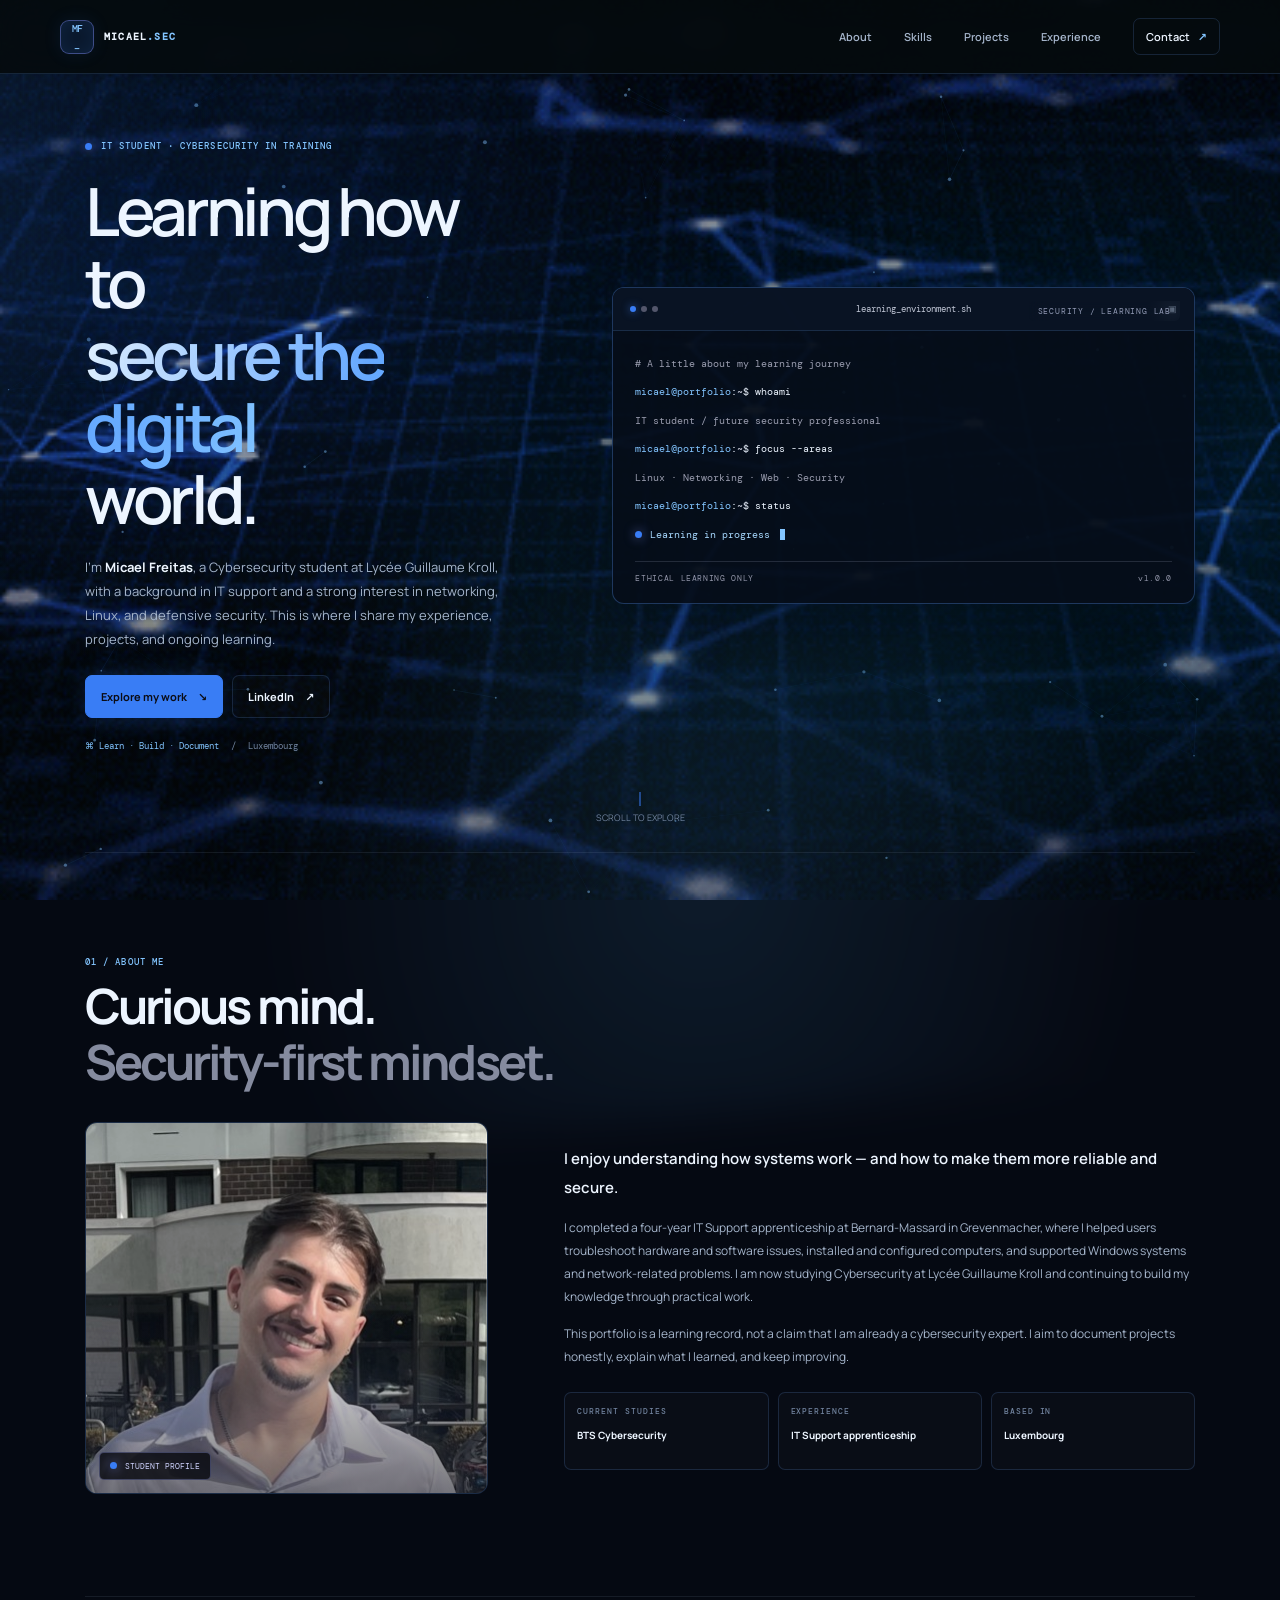
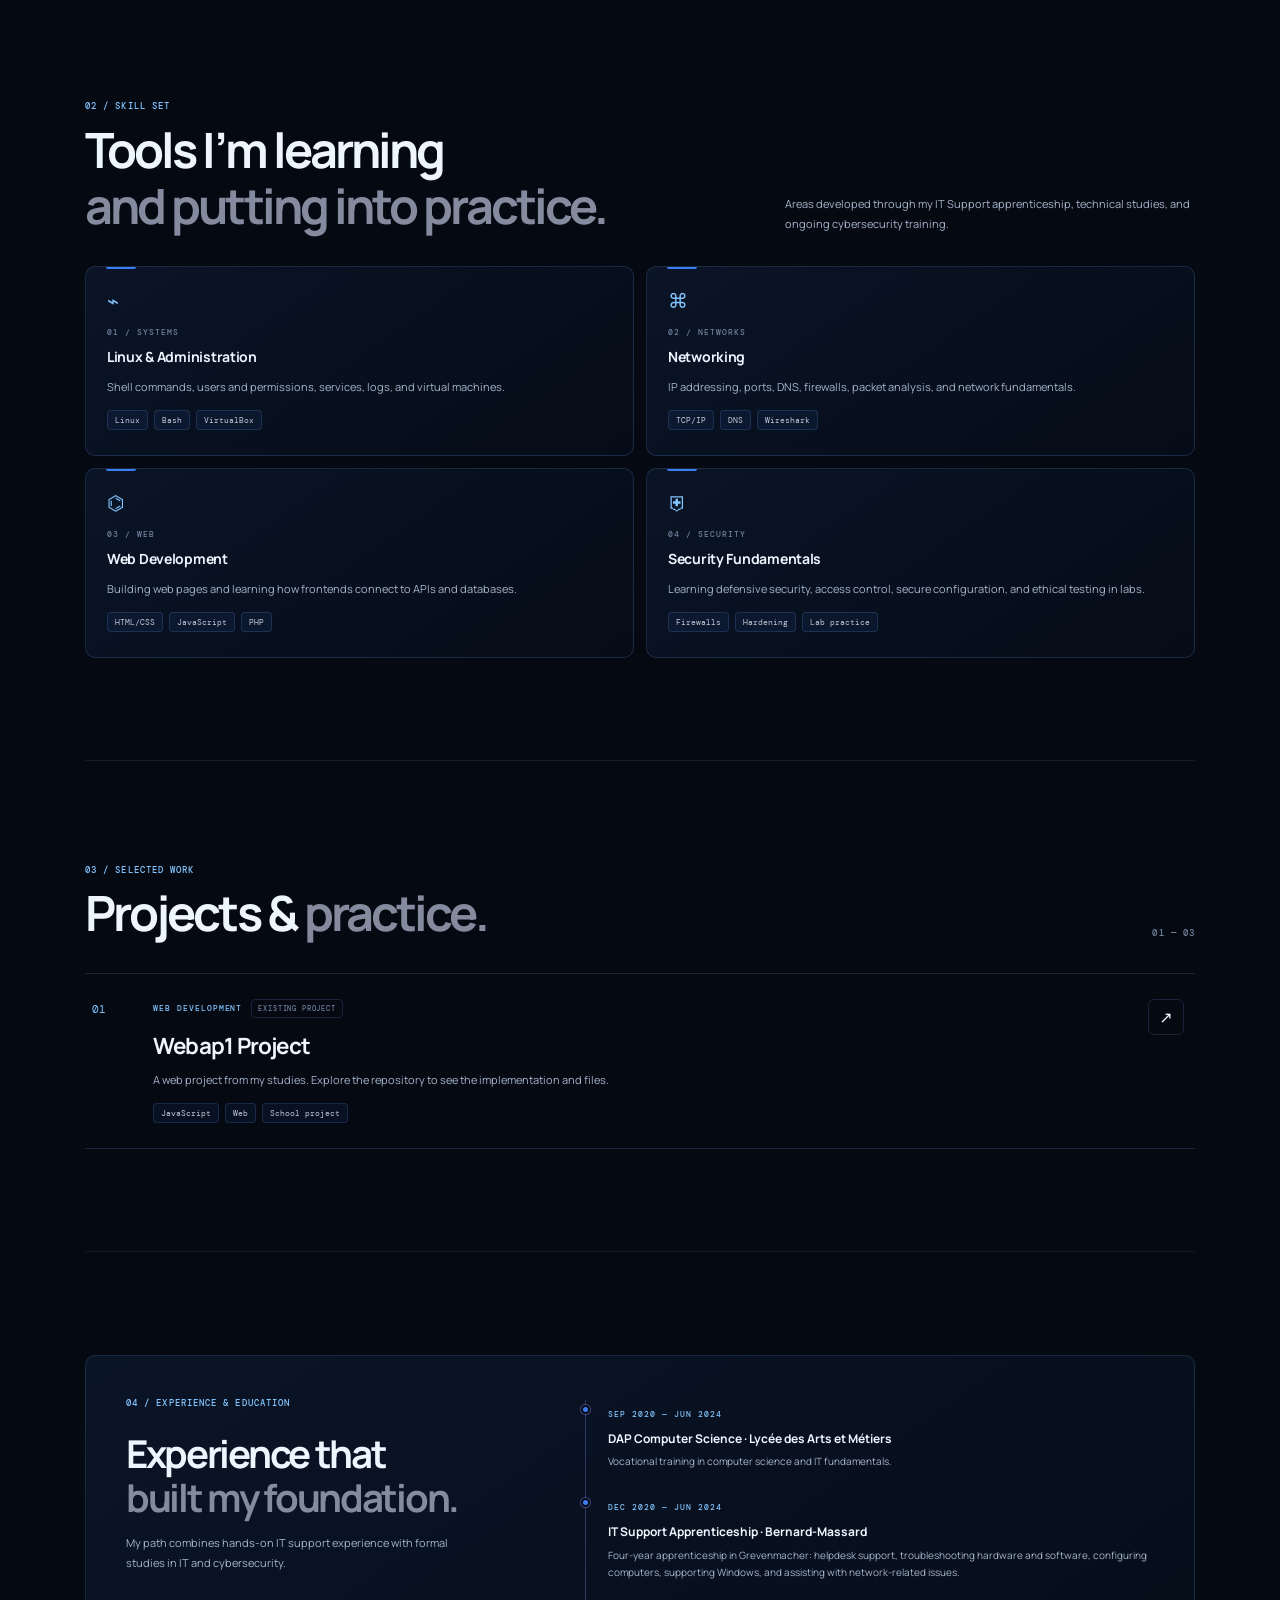
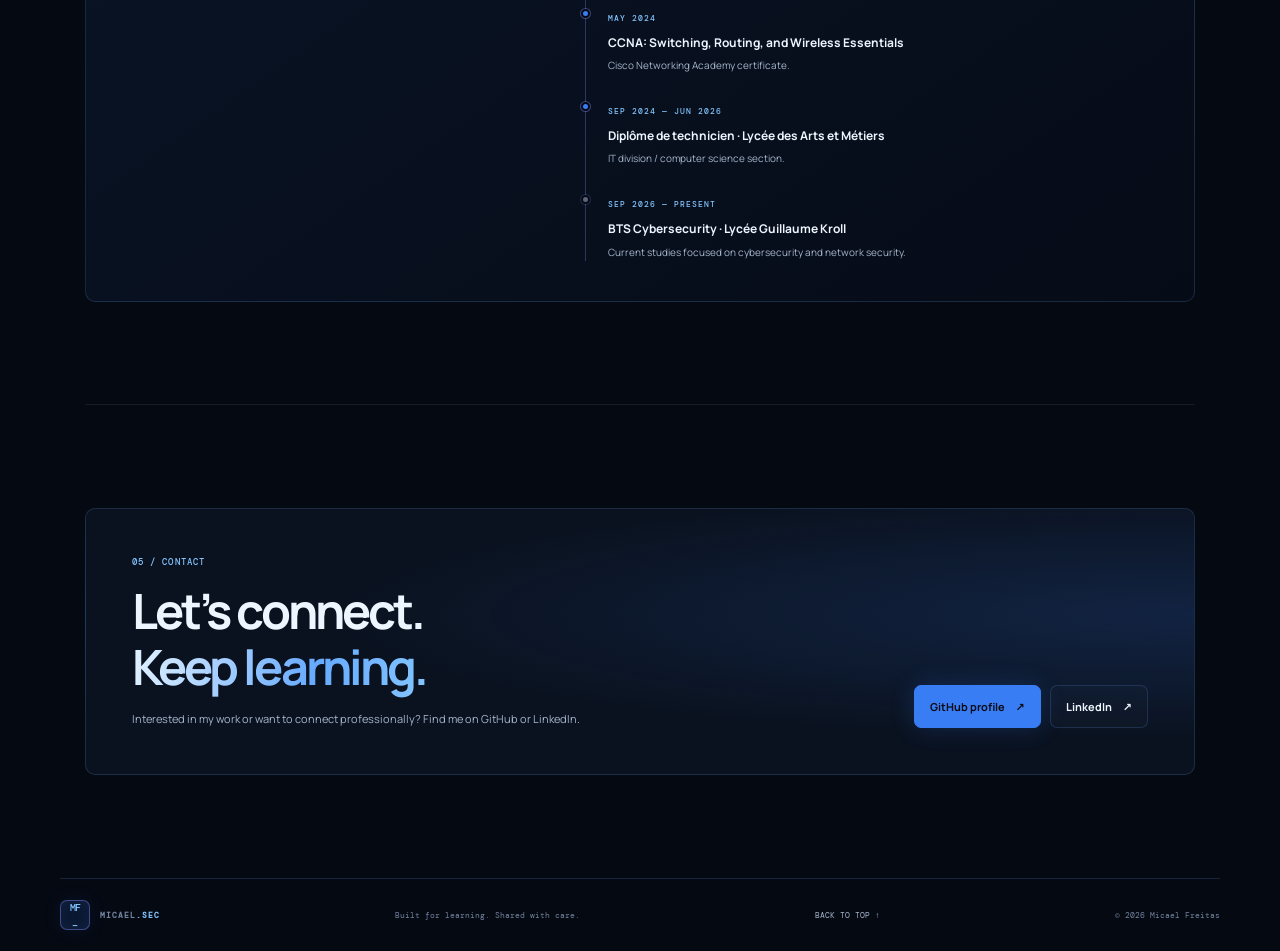
==== commit 7266f335: "Code wurde strukturiert" ====
--- a/index.html
+++ b/index.html
@@ -13,10 +13,12 @@
 <body>
   <a class="skip-link" href="#main">Skip to content</a>
 
+  <!-- Decorative background layers are hidden from assistive technology. -->
   <div class="background-grid" aria-hidden="true"></div>
   <div class="ambient ambient-one" aria-hidden="true"></div>
   <div class="ambient ambient-two" aria-hidden="true"></div>
 
+  <!-- Site-wide brand and responsive navigation. -->
   <header class="site-header">
     <a class="brand" href="#home" aria-label="Micael Freitas home">
       <span class="brand-mark">MF<span>_</span></span>
@@ -38,6 +40,7 @@
   </header>
 
   <main id="main">
+    <!-- Introductory hero and terminal-style summary. -->
     <section class="hero section-wrap" id="home">
       <div class="hero-copy reveal">
         <p class="eyebrow"><span class="status-dot"></span> IT STUDENT · CYBERSECURITY IN TRAINING</p>
@@ -75,6 +78,7 @@
       <a class="scroll-cue" href="#about"><span></span> SCROLL TO EXPLORE</a>
     </section>
 
+    <!-- Background, experience, and learning goals. -->
     <section class="section-wrap section-block" id="about">
       <div class="section-heading reveal">
         <p class="eyebrow">01 / ABOUT ME</p>
@@ -83,7 +87,7 @@
       <div class="about-layout">
         <div class="about-photo reveal">
           <!-- Put your own photo at assets/profile.jpg. If you do not want a photo, remove this block. -->
-          <img src="assets/profile.jpg" alt="Portrait of Micael Freitas" onerror="this.style.display='none'; this.nextElementSibling.style.display='grid'">
+          <img src="assets/profile.jpg" alt="Portrait of Micael Freitas">
           <div class="photo-fallback" aria-hidden="true"><span>MF<span>_</span></span><small>YOUR PHOTO<br>GOES HERE</small></div>
           <div class="photo-tag"><span class="status-dot"></span> STUDENT PROFILE</div>
         </div>
@@ -100,6 +104,7 @@
       </div>
     </section>
 
+    <!-- Technical skills and tools currently in practice. -->
     <section class="section-wrap section-block" id="skills">
       <div class="section-heading reveal">
         <p class="eyebrow">02 / SKILL SET</p>
@@ -114,6 +119,7 @@
       </div>
     </section>
 
+    <!-- Selected project with a link to its repository. -->
     <section class="section-wrap section-block" id="projects">
       <div class="section-heading project-heading reveal">
         <div><p class="eyebrow">03 / SELECTED WORK</p><h2>Projects & <span class="text-muted">practice.</span></h2></div>
@@ -128,6 +134,7 @@
       </div>
     </section>
 
+    <!-- Education and work experience, shown as a timeline. -->
     <section class="section-wrap section-block" id="learning">
       <div class="learning-panel reveal">
         <div><p class="eyebrow">04 / EXPERIENCE & EDUCATION</p><h2>Experience that<br><span class="text-muted">built my foundation.</span></h2><p>My path combines hands-on IT support experience with formal studies in IT and cybersecurity.</p></div>
@@ -141,6 +148,7 @@
       </div>
     </section>
 
+    <!-- Professional contact links. -->
     <section class="section-wrap section-block contact-section" id="contact">
       <div class="contact-box reveal">
         <p class="eyebrow">05 / CONTACT</p>
@@ -154,6 +162,7 @@
     </section>
   </main>
 
+  <!-- Shared links and copyright information. -->
   <footer class="site-footer section-wrap">
     <a class="brand brand-small" href="#home"><span class="brand-mark">MF<span>_</span></span><span class="brand-label">MICAEL<span>.SEC</span></span></a>
     <p>Built for learning. Shared with care.</p>
--- a/css/style.css
+++ b/css/style.css
@@ -2,16 +2,16 @@
 
 :root {
   color-scheme: dark;
-  --black: #090a10;
-  --surface: #10121b;
-  --surface-2: #151824;
-  --white: #f4f5f8;
-  --gray: #a0a7b8;
-  --gray-low: #686f83;
-  --stroke: rgba(180, 190, 220, .14);
-  --blue: #8291ff;
-  --blue-bright: #9da9ff;
-  --blue-wash: rgba(113, 126, 255, .11);
+  --black: #050912;
+  --surface: #0a1220;
+  --surface-2: #101d30;
+  --white: #edf5ff;
+  --gray: #a5b5cb;
+  --gray-low: #71839e;
+  --stroke: rgba(105, 163, 240, .18);
+  --blue: #397df5;
+  --blue-bright: #83c5ff;
+  --blue-wash: rgba(57, 125, 245, .12);
   --sans: 'Manrope', Inter, system-ui, -apple-system, BlinkMacSystemFont, 'Segoe UI', sans-serif;
   --mono: 'DM Mono', ui-monospace, SFMono-Regular, Consolas, monospace;
   --page: 1160px;
@@ -36,7 +36,7 @@
 .skip-link { position: fixed; z-index: 100; top: 12px; left: 12px; padding: 10px 14px; color: #080910; background: var(--blue-bright); transform: translateY(-150%); }
 .skip-link:focus { transform: translateY(0); }
 
-/* Very quiet technical texture behind the content */
+/* Decorative layers: animated grid, glow, and GIF background. */
 .background-grid { position: fixed; inset: 0; z-index: -2; pointer-events: none; opacity: .13; background-image: radial-gradient(rgba(180,190,220,.55) .7px,transparent .7px); background-size: 34px 34px; mask-image: linear-gradient(#000,transparent 84%); }
 .ambient { position: fixed; z-index: -1; width: 34rem; height: 34rem; border-radius: 50%; pointer-events: none; filter: blur(2px); }
 .ambient-one { top: 12rem; left: -29rem; border: 1px solid rgba(130,145,255,.1); background: radial-gradient(circle,rgba(130,145,255,.08),transparent 70%); }
@@ -55,13 +55,14 @@
 .menu-toggle { display: none; }
 .section-wrap { width: min(var(--page),calc(100% - 50px)); margin-inline: auto; }
 
-/* Hero follows the spacious, image-led reference layout */
+/* Header and navigation */
+/* Hero and reusable buttons */
 .hero { position: relative; display: grid; min-height: min(820px,calc(100svh - 74px)); grid-template-columns: minmax(0,.86fr) minmax(420px,1.14fr); align-items: center; gap: clamp(44px,7vw,88px); padding-block: 65px 100px; }
 .hero-copy { max-width: 520px; }
 .eyebrow, .card-index, .project-type, .project-status, .fact-label, .log-date, .small-counter { color: var(--blue-bright); font: 500 9px/1.6 var(--mono); letter-spacing: .12em; text-transform: uppercase; }
 .eyebrow { display: flex; align-items: center; gap: 9px; margin: 0 0 22px; }
 .status-dot { display: inline-block; width: 7px; height: 7px; flex: 0 0 auto; border-radius: 50%; background: var(--blue); box-shadow: 0 0 11px rgba(130,145,255,.65); }
-.hero h1 { margin: 0; font-size: clamp(3.1rem,6vw,5.8rem); font-weight: 600; line-height: 1.04; letter-spacing: -.075em; }
+.hero h1 { max-width: 100%; margin: 0; font-size: clamp(2.8rem,5.2vw,5.2rem); font-weight: 600; line-height: 1.08; letter-spacing: -.065em; overflow-wrap: break-word; text-wrap: balance; }
 .text-gradient { color: var(--blue-bright); background: linear-gradient(100deg,#b6beff,var(--blue) 72%,#8ba8ff); -webkit-background-clip: text; background-clip: text; -webkit-text-fill-color: transparent; }
 .text-muted { color: #858b9f; }
 .hero-intro { max-width: 490px; margin: 20px 0 24px; color: var(--gray); font-size: 13px; line-height: 1.85; }
@@ -78,6 +79,7 @@
 .scroll-cue span { display: block; width: 1px; height: 14px; background: var(--blue); }
 .scroll-cue:hover { color: var(--gray); }
 
+/* Terminal card */
 .hero-panel { position: relative; display: flex; min-height: clamp(400px,42vw,510px); flex-direction: column; justify-content: space-between; overflow: hidden; border: 1px solid rgba(166,177,255,.2); border-radius: 15px; background: #0b0c12; box-shadow: 0 35px 100px rgba(0,0,0,.4); isolation: isolate; }
 .hero-portrait, .hero-image-shade { position: absolute; z-index: -1; inset: 0; width: 100%; height: 100%; }
 .hero-portrait { object-fit: cover; object-position: center 28%; filter: saturate(.62) contrast(1.08) brightness(.72); }
@@ -99,11 +101,13 @@
 .cursor { width: 5px; height: 11px; margin-left: 2px; background: var(--blue-bright); animation: blink 1.1s steps(2,start) infinite; }
 @keyframes blink { to { visibility: hidden; } }
 
+/* Content sections: about, skills, projects, experience, and contact */
 .section-block { padding-block: clamp(70px,8vw,105px); border-top: 1px solid rgba(180,190,220,.1); }
 .section-heading { display: grid; grid-template-columns: 1fr auto; align-items: end; gap: 8px 25px; margin-bottom: 32px; }
 .section-heading .eyebrow { grid-column: 1/-1; margin-bottom: 0; }
 .section-heading h2, .learning-panel h2, .contact-box h2 { margin: 0; font-size: clamp(1.9rem,3.8vw,3.1rem); line-height: 1.15; letter-spacing: -.06em; }
 .section-description { max-width: 410px; margin: 0; color: var(--gray); font-size: 11px; line-height: 1.8; }
+/* About section and profile image fallback */
 .about-layout { display: grid; grid-template-columns: minmax(240px,.78fr) minmax(0,1.22fr); align-items: center; gap: clamp(30px,6vw,76px); }
 .about-photo { position: relative; min-height: 370px; overflow: hidden; border: 1px solid var(--stroke); border-radius: 12px; background: var(--surface); }
 .about-photo img { display: block; width: 100%; height: 370px; object-fit: cover; object-position: center 32%; filter: saturate(.7) contrast(1.05); }
@@ -120,6 +124,7 @@
 .fact-label { display: block; margin-bottom: 6px; color: var(--gray-low); font-size: 8px; }
 .about-facts strong { color: var(--white); font-size: 10px; line-height: 1.5; }
 
+/* Skill and project cards */
 .skill-grid { display: grid; grid-template-columns: repeat(2,minmax(0,1fr)); gap: 12px; }
 .skill-card, .learning-panel, .contact-box { border: 1px solid var(--stroke); border-radius: 10px; background: linear-gradient(145deg,rgba(20,22,33,.9),rgba(13,14,21,.94)); }
 .skill-card { position: relative; min-height: 190px; padding: 21px; transition: transform .2s ease,border-color .2s ease,background .2s ease; }
@@ -147,6 +152,7 @@
 .project-link { display: grid; width: 36px; height: 36px; place-items: center; border: 1px solid var(--stroke); border-radius: 6px; color: var(--white); font-size: 16px; text-decoration: none; }
 .project-link:hover { transform: translateY(-2px); border-color: rgba(130,145,255,.48); color: var(--blue-bright); }
 
+/* Experience timeline and contact panel */
 .learning-panel { display: grid; grid-template-columns: minmax(230px,.8fr) minmax(0,1.2fr); gap: clamp(30px,6vw,72px); padding: clamp(24px,4vw,40px); }
 .learning-panel h2 { margin-bottom: 13px; font-size: clamp(1.75rem,3vw,2.5rem); }
 .learning-panel > div:first-child > p:last-child { max-width: 340px; margin: 0; color: var(--gray); font-size: 11px; line-height: 1.8; }
@@ -171,6 +177,7 @@
 .back-top { color: var(--gray); font: 8px var(--mono); text-decoration: none; }
 .back-top:hover { color: var(--blue-bright); }
 
+/* Scroll reveal and responsive layouts */
 .reveal { opacity: 0; transform: translateY(13px); transition: opacity .55s ease,transform .55s ease; }
 .reveal.is-visible { opacity: 1; transform: translateY(0); }
 
@@ -194,7 +201,7 @@
   .site-nav a { padding: 11px 4px; border-bottom: 1px solid var(--stroke); font-size: 12px; }
   .site-nav .nav-contact { margin-top: 8px; padding: 9px 11px; border: 1px solid var(--stroke); }
   .hero { gap: 27px; padding-block: 57px 85px; }
-  .hero h1 { font-size: clamp(2.65rem,11.8vw,4.2rem); }
+  .hero h1 { font-size: clamp(2.35rem,10.2vw,3.45rem); line-height: 1.08; letter-spacing: -.06em; }
   .hero-intro { margin-block: 17px 21px; font-size: 12px; }
   .hero-panel { min-height: 400px; border-radius: 11px; }
   .terminal-body { padding: 21px 17px 16px; font-size: 9px; }
@@ -227,69 +234,6 @@
   .reveal { opacity: 1; transform: none; }
 }
 
-/* Alternate portfolio composition: a fixed navigation rail and portrait-led canvas. */
-@media (min-width: 1101px) {
-  html { scroll-padding-top: 30px; }
-  .site-header {
-    position: fixed;
-    inset: 0 auto 0 0;
-    width: 208px;
-    min-height: 100vh;
-    flex-direction: column;
-    align-items: stretch;
-    justify-content: flex-start;
-    gap: 70px;
-    padding: 35px 24px;
-    border-right: 1px solid var(--stroke);
-    border-bottom: 0;
-    background: rgba(8,9,15,.96);
-    backdrop-filter: none;
-  }
-  .brand { align-self: flex-start; }
-  .site-nav { display: flex; flex-direction: column; align-items: stretch; gap: 7px; }
-  .site-nav a { padding: 11px 9px; border: 1px solid transparent; border-radius: 6px; font-size: 12px; }
-  .site-nav a:hover { border-color: var(--stroke); background: rgba(255,255,255,.03); }
-  .site-nav .nav-contact { margin-top: 15px; padding: 11px 9px; border-color: rgba(130,145,255,.35); }
-  main, .site-footer { width: calc(100% - 208px); margin-left: 208px; }
-  .section-wrap { width: min(1200px,calc(100% - 88px)); }
-  .hero {
-    width: 100%;
-    min-height: 100vh;
-    grid-template-columns: minmax(0,.82fr) minmax(400px,1.18fr);
-    gap: clamp(32px,5vw,72px);
-    padding: 55px clamp(34px,5vw,76px) 85px;
-  }
-  .hero-copy { max-width: 510px; }
-  .hero h1 { font-size: clamp(3.6rem,6.2vw,6.4rem); }
-  .hero-panel {
-    width: 100%;
-    min-height: min(76vh,690px);
-    height: min(76vh,690px);
-    border-color: rgba(166,177,255,.17);
-    border-radius: 18px;
-    box-shadow: 0 32px 100px rgba(0,0,0,.48);
-  }
-  .hero-portrait { object-position: center 24%; filter: saturate(.58) contrast(1.08) brightness(.78); }
-  .hero-image-shade { background: linear-gradient(180deg,rgba(8,9,15,.06),transparent 55%,rgba(8,9,15,.3)); }
-  .hero-panel::before { top: 18px; right: 18px; border: 1px solid rgba(190,197,255,.25); border-radius: 5px; }
-  .terminal-top { align-self: flex-start; min-width: 225px; }
-  .terminal-body { display: none; }
-  .scroll-cue { left: clamp(34px,5vw,76px); }
-  .section-block { padding-block: 92px; }
-  .about-layout { grid-template-columns: minmax(280px,.9fr) minmax(0,1.1fr); }
-  .about-photo, .about-photo img, .photo-fallback { min-height: 430px; height: 430px; }
-  .skill-grid { grid-template-columns: repeat(4,minmax(0,1fr)); }
-  .skill-card { min-height: 245px; padding: 19px; }
-  .project-card { padding-block: 32px; }
-  .learning-panel { grid-template-columns: minmax(260px,.7fr) minmax(0,1.3fr); padding: 45px; }
-  .site-footer { width: calc(100% - 208px); padding-inline: 44px; }
-}
-
-@media (max-width: 1100px) {
-  .site-header { position: sticky; }
-  main, .site-footer { width: auto; margin-left: 0; }
-}
-
 /* Show the existing command-line content as the hero visual. */
 .hero-panel {
   display: block;
@@ -325,3 +269,155 @@
   .hero-panel { width: 100%; min-height: 0; height: auto; }
   .terminal-body { padding: 20px 16px 17px; font-size: 9px; }
 }
+
+/* Theme details shared by the GIF background, cards, and terminal. */
+/* The canvas is decorative and never intercepts links or other input. */
+.network-canvas {
+  position: fixed;
+  z-index: 0;
+  inset: 0;
+  display: block;
+  pointer-events: none;
+  opacity: .72;
+}
+
+main, .site-footer { position: relative; z-index: 1; }
+
+body {
+  background:
+    radial-gradient(ellipse at 76% 8%, rgba(30, 94, 180, .2), transparent 38rem),
+    linear-gradient(180deg, rgba(4, 12, 14, .82), rgba(5, 11, 13, .97)),
+    var(--black);
+}
+
+/* Use the uploaded looping GIF as the page-wide animated background. */
+body {
+  background-image:
+    linear-gradient(rgba(5, 11, 13, .38), rgba(5, 11, 13, .52)),
+    url("../assets/giphy-2.gif");
+  background-position: center;
+  background-size: cover;
+  background-repeat: no-repeat;
+  background-attachment: fixed;
+}
+
+.background-grid {
+  z-index: -1;
+  opacity: .19;
+  background-image:
+    linear-gradient(rgba(80, 153, 255, .075) 1px, transparent 1px),
+    linear-gradient(90deg, rgba(80, 153, 255, .075) 1px, transparent 1px);
+  background-size: 54px 54px;
+  mask-image: linear-gradient(#000 0%, transparent 90%);
+  animation: grid-drift 32s linear infinite;
+}
+
+.ambient-one { border-color: rgba(79, 155, 255, .2); background: radial-gradient(circle, rgba(25, 104, 226, .15), transparent 70%); animation: ambient-float 18s ease-in-out infinite alternate; }
+.ambient-two { border-color: rgba(65, 163, 255, .15); background: radial-gradient(circle, rgba(25, 104, 226, .12), transparent 70%); animation: ambient-float 23s ease-in-out infinite alternate-reverse; }
+
+.site-header { border-color: rgba(105, 163, 240, .16); background: rgba(5, 9, 18, .86); }
+.brand-mark { box-shadow: inset 0 0 18px rgba(57, 125, 245, .1), 0 0 18px rgba(57, 125, 245, .1); }
+.hero h1 { text-shadow: 0 0 36px rgba(57, 125, 245, .12); }
+.text-gradient { background-image: linear-gradient(100deg, #e4f3ff, #66aaff 62%, #83c5ff); }
+.button-primary { box-shadow: 0 0 24px rgba(57, 125, 245, .2); }
+.button-primary:hover { box-shadow: 0 0 30px rgba(57, 125, 245, .38); }
+.hero-panel { border-color: rgba(91, 157, 255, .3); background: rgba(6, 13, 25, .94); box-shadow: 0 25px 90px rgba(0, 0, 0, .46), 0 0 50px rgba(15, 77, 160, .12); }
+.terminal-top { border-bottom-color: rgba(105, 163, 240, .17); background: rgba(10, 20, 37, .94); }
+.terminal-lights i:first-child { background: var(--blue); box-shadow: 0 0 9px rgba(57, 125, 245, .75); }
+.terminal-success { color: #a8d9ff; }
+.skill-card, .learning-panel, .contact-box { background: linear-gradient(145deg, rgba(11, 22, 40, .93), rgba(6, 12, 24, .96)); }
+.skill-card:hover { box-shadow: 0 14px 38px rgba(0, 0, 0, .24), 0 0 26px rgba(57, 125, 245, .1); }
+.tag-list span { background: rgba(57, 125, 245, .07); }
+.contact-box { background: radial-gradient(ellipse at 100% 40%, rgba(57, 125, 245, .16), transparent 55%), var(--surface); }
+
+/* Soft entrance motion keeps the page lively without distracting from reading. */
+@keyframes grid-drift { to { background-position: 54px 54px; } }
+@keyframes ambient-float { from { transform: translate3d(0, -10px, 0) scale(.96); } to { transform: translate3d(12px, 18px, 0) scale(1.04); } }
+
+@media (prefers-reduced-motion: reduce) {
+  .background-grid, .ambient-one, .ambient-two { animation: none; }
+}
+
+/* Top-bar navigation layout across desktop and mobile. */
+.site-header {
+  position: sticky;
+  inset: 0 0 auto;
+  width: 100%;
+  min-height: 74px;
+  flex-direction: row;
+  align-items: center;
+  justify-content: space-between;
+  gap: 20px;
+  padding: 0 max(25px, calc((100vw - var(--page)) / 2));
+  border-right: 0;
+  border-bottom: 1px solid var(--stroke);
+  background: rgba(5, 11, 13, .88);
+  backdrop-filter: blur(16px);
+}
+
+.site-nav {
+  display: flex;
+  flex-direction: row;
+  align-items: center;
+  gap: clamp(17px, 2.6vw, 32px);
+}
+
+.site-nav a { padding: 8px 0; }
+.site-nav .nav-contact { margin-top: 0; padding: 8px 12px; }
+main, .site-footer { width: min(var(--page), calc(100% - 50px)); margin-inline: auto; }
+.hero { min-height: min(760px, calc(100svh - 74px)); }
+
+/* A slow diagonal light sweep makes the background motion easy to notice. */
+body::before {
+  position: fixed;
+  z-index: 0;
+  inset: -45% -30%;
+  pointer-events: none;
+  content: "";
+  background: linear-gradient(115deg, transparent 38%, rgba(87, 164, 255, .08) 48%, rgba(87, 164, 255, .18) 50%, rgba(87, 164, 255, .08) 52%, transparent 62%);
+  transform: translateX(-45%);
+  animation: cyber-sweep 14s ease-in-out infinite;
+}
+
+/* Diffused moving light gives the particle field a deeper, cinematic feel. */
+body::after {
+  position: fixed;
+  z-index: 0;
+  inset: -28%;
+  pointer-events: none;
+  content: "";
+  background:
+    radial-gradient(ellipse at 28% 38%, rgba(31, 112, 244, .15), transparent 32%),
+    radial-gradient(ellipse at 73% 58%, rgba(0, 125, 190, .18), transparent 36%),
+    radial-gradient(ellipse at 54% 84%, rgba(82, 178, 255, .1), transparent 29%);
+  filter: blur(22px);
+  transform: translate3d(-3%, -2%, 0) rotate(-5deg);
+  animation: aurora-drift 22s ease-in-out infinite alternate;
+}
+
+/* Keep the decorative sweep and network behind all readable content. */
+.site-header, main, .site-footer { position: relative; z-index: 1; }
+.site-header { position: sticky; z-index: 20; }
+
+@keyframes cyber-sweep {
+  0%, 12% { transform: translateX(-45%); }
+  88%, 100% { transform: translateX(45%); }
+}
+
+@keyframes aurora-drift {
+  from { transform: translate3d(-3%, -2%, 0) rotate(-5deg) scale(1); }
+  to { transform: translate3d(3%, 3%, 0) rotate(5deg) scale(1.08); }
+}
+
+@media (max-width: 680px) {
+  .site-header { min-height: 66px; padding-inline: 17px; }
+  .site-nav { position: absolute; flex-direction: column; }
+  .site-nav a { padding: 11px 4px; }
+  .site-nav .nav-contact { margin-top: 8px; padding: 9px 11px; }
+}
+
+@media (prefers-reduced-motion: reduce) {
+  body::before, body::after { animation: none; }
+}
+
+.hero-copy { min-width: 0; }
